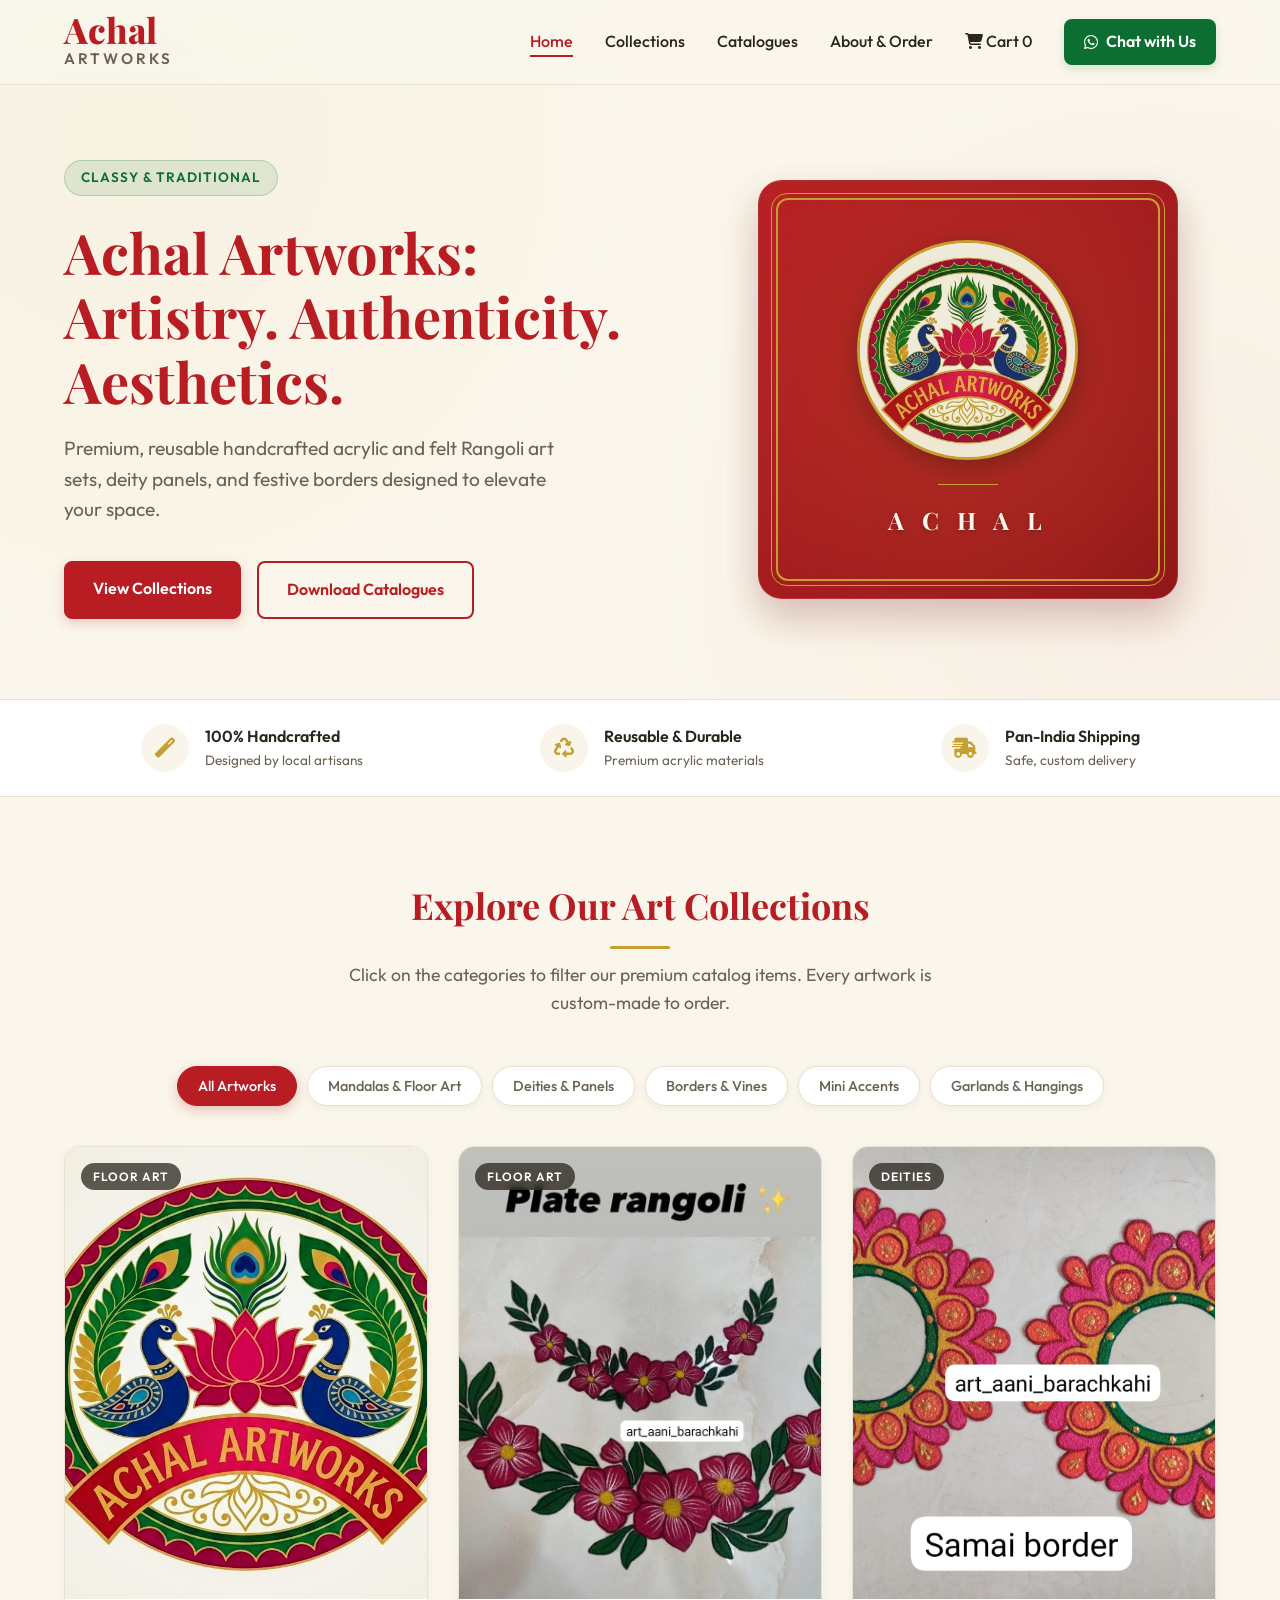
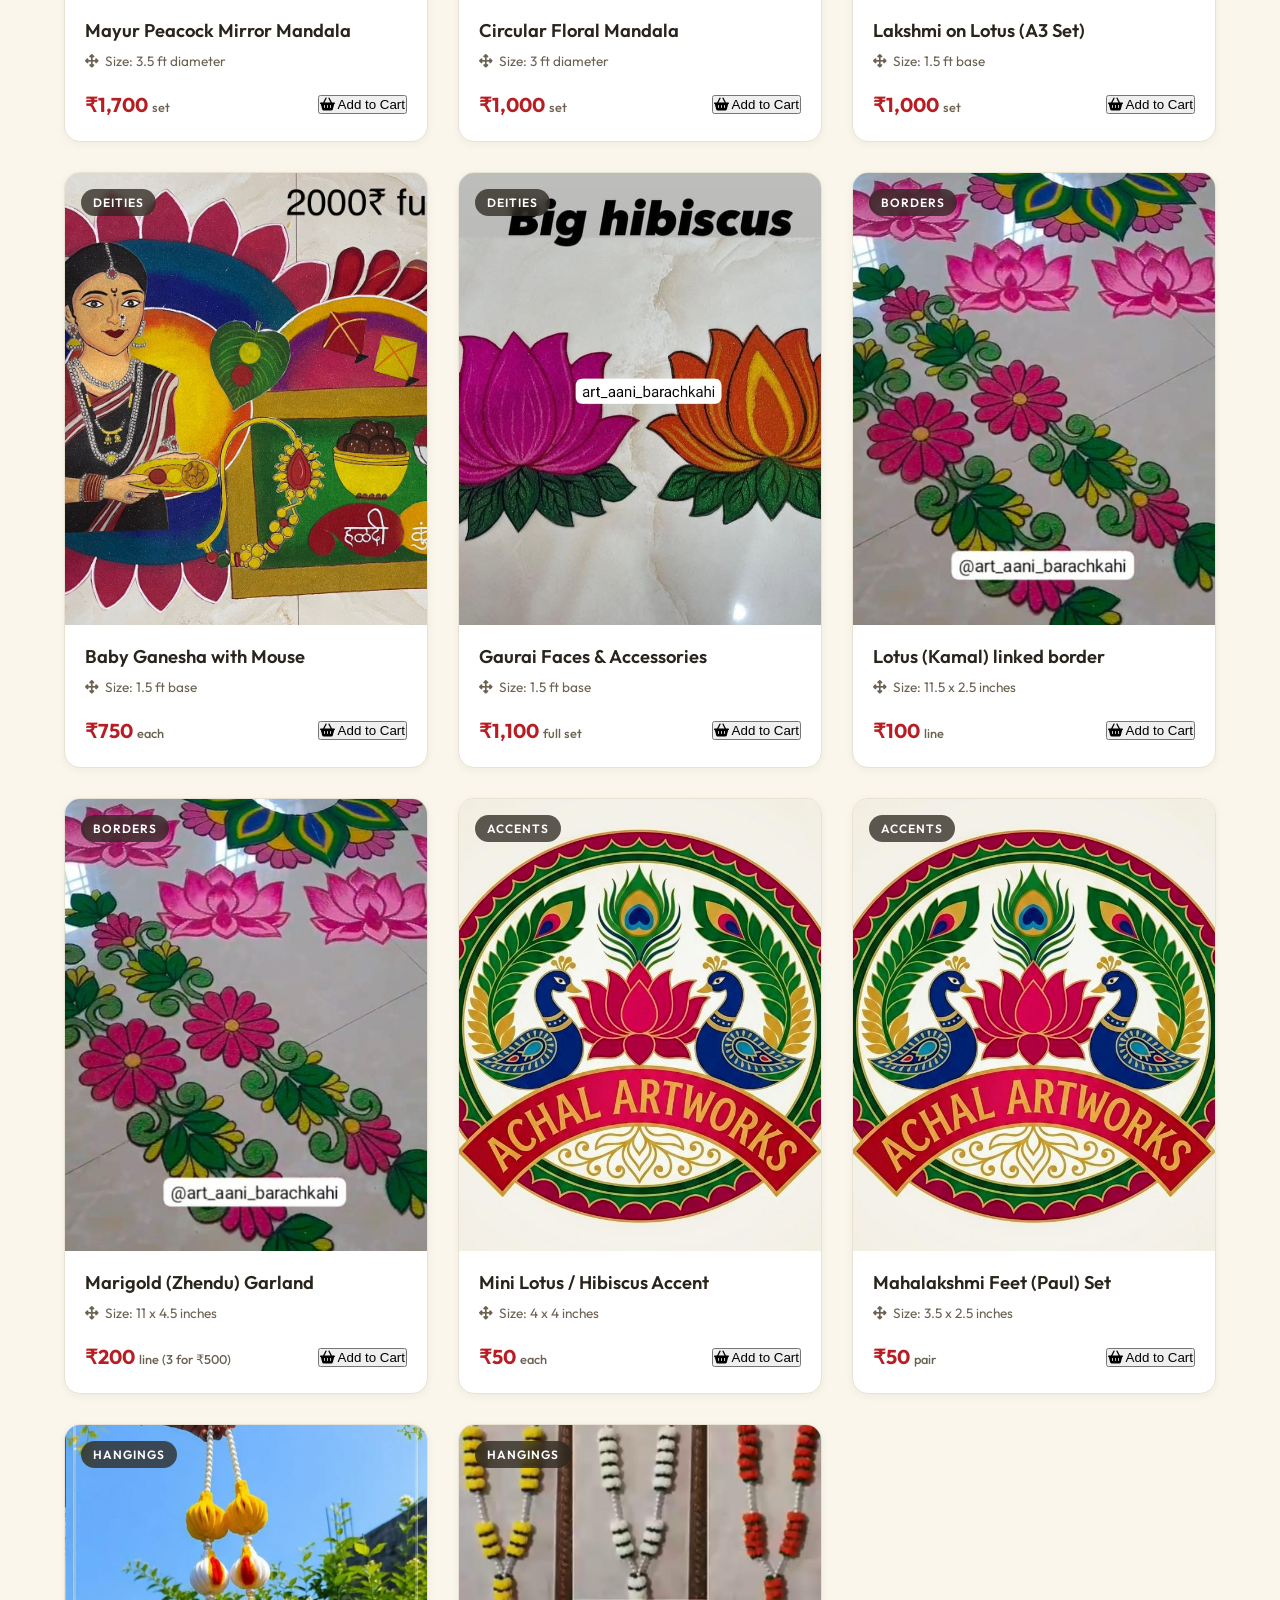
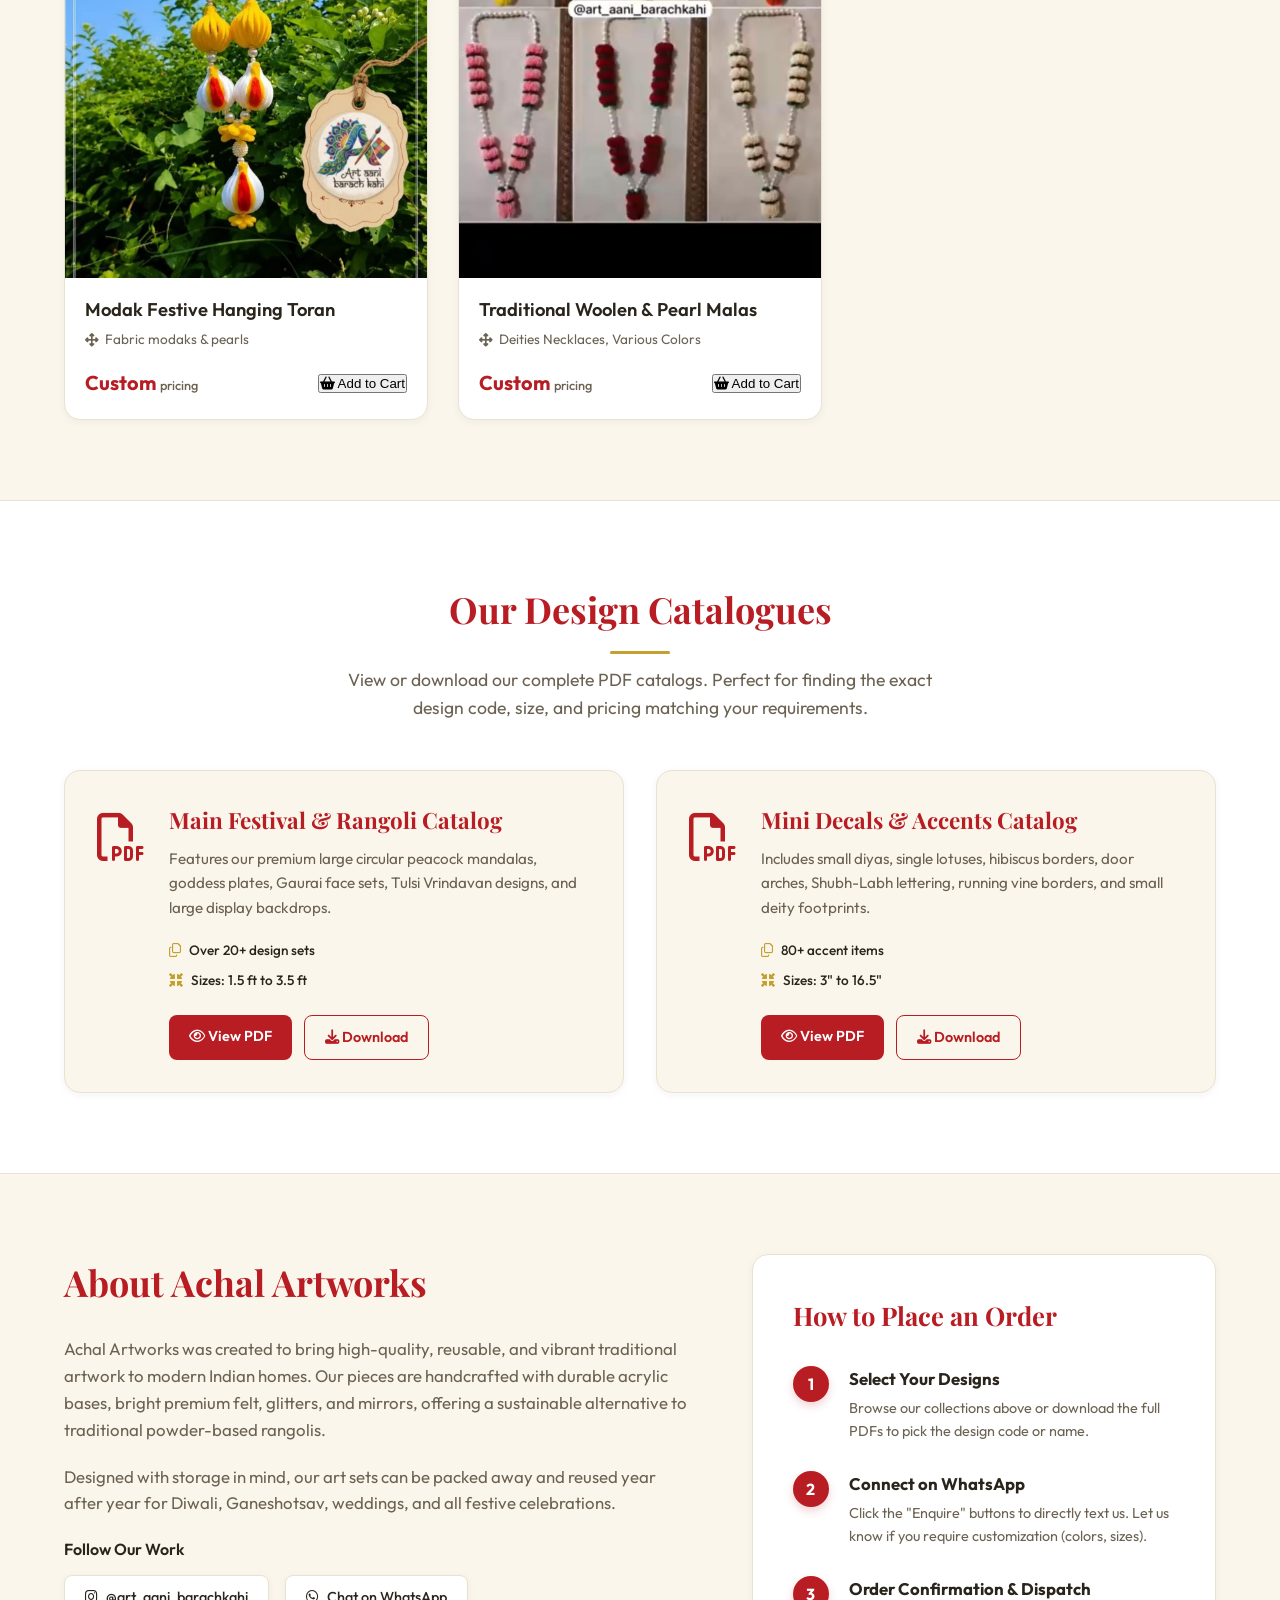
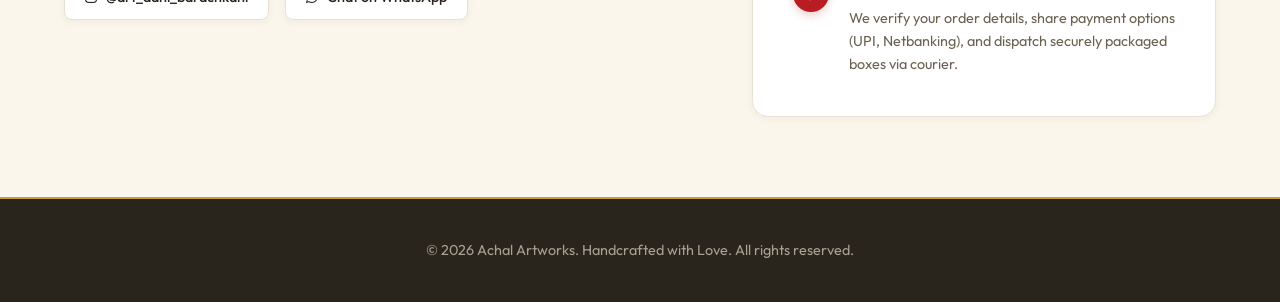
==== index.html @ 33870de5 "Implement shopping cart page with localstorage caching and WhatsApp order dispatch" ====
<!DOCTYPE html>
<html lang="en">
<head>
    <meta charset="UTF-8">
    <meta name="viewport" content="width=device-width, initial-scale=1.0">
    <meta name="description" content="Achal Artworks - Handcrafted traditional Indian Rangoli art, deities panels, borders, and festive decor decals. Explore our collection.">
    <title>Achal Artworks | Premium Handcrafted Indian Festival Decor</title>
    <!-- Google Fonts -->
    <link rel="preconnect" href="https://fonts.googleapis.com">
    <link rel="preconnect" href="https://fonts.gstatic.com" crossorigin>
    <link href="https://fonts.googleapis.com/css2?family=Outfit:wght@300;400;500;600;700;800&family=Playfair+Display:ital,wght@0,400..900;1,400..900&display=swap" rel="stylesheet">
    <!-- FontAwesome Icons for UI -->
    <link rel="stylesheet" href="https://cdnjs.cloudflare.com/ajax/libs/font-awesome/6.4.0/css/all.min.css">
    <!-- Main Stylesheet -->
    <link rel="stylesheet" href="style.css">
</head>
<body>

    <!-- Header & Navigation -->
    <header class="app-header">
        <div class="header-container">
            <a href="#" class="brand-logo">
                <div class="brand-text">
                    <span class="brand-name">Achal</span>
                    <span class="brand-sub">Artworks</span>
                </div>
            </a>
            
            <!-- Mobile Menu Toggle -->
            <button class="mobile-nav-toggle" aria-label="Toggle navigation" id="nav-toggle">
                <span class="bar"></span>
                <span class="bar"></span>
                <span class="bar"></span>
            </button>

            <!-- Navigation Links -->
            <nav class="main-nav" id="main-nav">
                <ul>
                    <li><a href="#home" class="nav-link active">Home</a></li>
                    <li><a href="#collections" class="nav-link">Collections</a></li>
                    <li><a href="#catalogues" class="nav-link">Catalogues</a></li>
                    <li><a href="#about" class="nav-link">About & Order</a></li>
                    <li><a href="cart.html" class="nav-link nav-cart-link"><i class="fas fa-shopping-cart"></i> Cart <span id="cart-count" class="cart-badge">0</span></a></li>
                    <li><a href="https://wa.me/917798510600" class="nav-btn-contact" target="_blank"><i class="fab fa-whatsapp"></i> Chat with Us</a></li>
                </ul>
            </nav>
        </div>
    </header>

    <!-- Hero Section -->
    <section id="home" class="hero-section">
        <div class="hero-bg-overlay"></div>
        <div class="hero-container">
            <div class="hero-content">
                <span class="badge">Classy & Traditional</span>
                <h1>Achal Artworks: Artistry. Authenticity. Aesthetics.</h1>
                <p>Premium, reusable handcrafted acrylic and felt Rangoli art sets, deity panels, and festive borders designed to elevate your space.</p>
                <div class="hero-actions">
                    <a href="#collections" class="btn-primary">View Collections</a>
                    <a href="#catalogues" class="btn-secondary">Download Catalogues</a>
                </div>
            </div>
            <div class="hero-banner-wrapper">
                <div class="hero-logo-banner">
                    <div class="banner-border-outer">
                        <div class="banner-border-inner">
                            <img src="assets/logo.png" alt="Achal Artworks Royal Banner Emblem" class="banner-logo-img">
                            <div class="banner-divider"></div>
                            <span class="banner-emblem-text">A C H A L</span>
                        </div>
                    </div>
                </div>
            </div>
        </div>
    </section>

    <!-- Stats/Intro Bar -->
    <section class="intro-bar">
        <div class="intro-container">
            <div class="intro-item">
                <div class="intro-icon"><i class="fas fa-magic"></i></div>
                <div class="intro-text">
                    <h3>100% Handcrafted</h3>
                    <p>Designed by local artisans</p>
                </div>
            </div>
            <div class="intro-item">
                <div class="intro-icon"><i class="fas fa-recycle"></i></div>
                <div class="intro-text">
                    <h3>Reusable & Durable</h3>
                    <p>Premium acrylic materials</p>
                </div>
            </div>
            <div class="intro-item">
                <div class="intro-icon"><i class="fas fa-truck-fast"></i></div>
                <div class="intro-text">
                    <h3>Pan-India Shipping</h3>
                    <p>Safe, custom delivery</p>
                </div>
            </div>
        </div>
    </section>

    <!-- Collections Section -->
    <section id="collections" class="section-padding collections-section">
        <div class="container">
            <div class="section-header">
                <h2>Explore Our Art Collections</h2>
                <p>Click on the categories to filter our premium catalog items. Every artwork is custom-made to order.</p>
            </div>

            <!-- Filter Controls -->
            <div class="filter-controls">
                <button class="filter-btn active" data-filter="all">All Artworks</button>
                <button class="filter-btn" data-filter="mandalas">Mandalas & Floor Art</button>
                <button class="filter-btn" data-filter="deities">Deities & Panels</button>
                <button class="filter-btn" data-filter="borders">Borders & Vines</button>
                <button class="filter-btn" data-filter="accents">Mini Accents</button>
                <button class="filter-btn" data-filter="hangings">Garlands & Hangings</button>
            </div>

            <!-- Collections Gallery Grid -->
            <div class="gallery-grid" id="gallery-grid">
                
                <!-- Mandalas & Floor Art -->
                <div class="gallery-item" data-category="mandalas">
                    <div class="art-card">
                        <div class="art-img-container">
                            <img src="assets/logo.png" alt="Achal Artworks Brand Mandala Logo">
                            <div class="art-category">Floor Art</div>
                        </div>
                        <div class="art-details">
                            <h3>Mayur Peacock Mirror Mandala</h3>
                            <p class="art-specs"><i class="fas fa-up-down-left-right"></i> Size: 3.5 ft diameter</p>
                            <div class="art-price-row">
                                <span class="price">₹1,700 <small>set</small></span>
                                <button class="btn-add-to-cart" data-id="mayur-peacock" data-name="Mayur Peacock Mirror Mandala" data-price="1700" data-size="3.5 ft diameter" data-image="assets/art4.jpg"><i class="fas fa-shopping-basket"></i> Add to Cart</button>
                            </div>
                        </div>
                    </div>
                </div>

                <div class="gallery-item" data-category="mandalas">
                    <div class="art-card">
                        <div class="art-img-container">
                            <img src="assets/art7.jpg" alt="Floral Circular Mandala">
                            <div class="art-category">Floor Art</div>
                        </div>
                        <div class="art-details">
                            <h3>Circular Floral Mandala</h3>
                            <p class="art-specs"><i class="fas fa-up-down-left-right"></i> Size: 3 ft diameter</p>
                            <div class="art-price-row">
                                <span class="price">₹1,000 <small>set</small></span>
                                <button class="btn-add-to-cart" data-id="circular-floral" data-name="Circular Floral Mandala" data-price="1000" data-size="3 ft diameter" data-image="assets/art7.jpg"><i class="fas fa-shopping-basket"></i> Add to Cart</button>
                            </div>
                        </div>
                    </div>
                </div>

                <!-- Deities & Panels -->
                <div class="gallery-item" data-category="deities">
                    <div class="art-card">
                        <div class="art-img-container">
                            <!-- We can use art5.jpg or another sample for Lakshmi -->
                            <img src="assets/art5.jpg" alt="Lakshmi Sitting on Lotus">
                            <div class="art-category">Deities</div>
                        </div>
                        <div class="art-details">
                            <h3>Lakshmi on Lotus (A3 Set)</h3>
                            <p class="art-specs"><i class="fas fa-up-down-left-right"></i> Size: 1.5 ft base</p>
                            <div class="art-price-row">
                                <span class="price">₹1,000 <small>set</small></span>
                                <button class="btn-add-to-cart" data-id="lakshmi-lotus" data-name="Lakshmi on Lotus (A3 Set)" data-price="1000" data-size="1.5 ft base" data-image="assets/art5.jpg"><i class="fas fa-shopping-basket"></i> Add to Cart</button>
                            </div>
                        </div>
                    </div>
                </div>

                <div class="gallery-item" data-category="deities">
                    <div class="art-card">
                        <div class="art-img-container">
                            <img src="assets/art6.jpg" alt="Baby Ganesha Decal">
                            <div class="art-category">Deities</div>
                        </div>
                        <div class="art-details">
                            <h3>Baby Ganesha with Mouse</h3>
                            <p class="art-specs"><i class="fas fa-up-down-left-right"></i> Size: 1.5 ft base</p>
                            <div class="art-price-row">
                                <span class="price">₹750 <small>each</small></span>
                                <button class="btn-add-to-cart" data-id="baby-ganesha" data-name="Baby Ganesha with Mouse" data-price="750" data-size="1.5 ft base" data-image="assets/art6.jpg"><i class="fas fa-shopping-basket"></i> Add to Cart</button>
                            </div>
                        </div>
                    </div>
                </div>

                <div class="gallery-item" data-category="deities">
                    <div class="art-card">
                        <div class="art-img-container">
                            <img src="assets/art8.jpg" alt="Devi Gaurai Faces Set">
                            <div class="art-category">Deities</div>
                        </div>
                        <div class="art-details">
                            <h3>Gaurai Faces & Accessories</h3>
                            <p class="art-specs"><i class="fas fa-up-down-left-right"></i> Size: 1.5 ft base</p>
                            <div class="art-price-row">
                                <span class="price">₹1,100 <small>full set</small></span>
                                <button class="btn-add-to-cart" data-id="gaurai-faces" data-name="Gaurai Faces & Accessories" data-price="1100" data-size="1.5 ft base" data-image="assets/art8.jpg"><i class="fas fa-shopping-basket"></i> Add to Cart</button>
                            </div>
                        </div>
                    </div>
                </div>

                <!-- Borders & Vines -->
                <div class="gallery-item" data-category="borders">
                    <div class="art-card">
                        <div class="art-img-container">
                            <img src="assets/art4.jpg" alt="Kamal Linked Border">
                            <div class="art-category">Borders</div>
                        </div>
                        <div class="art-details">
                            <h3>Lotus (Kamal) linked border</h3>
                            <p class="art-specs"><i class="fas fa-up-down-left-right"></i> Size: 11.5 x 2.5 inches</p>
                            <div class="art-price-row">
                                <span class="price">₹100 <small>line</small></span>
                                <button class="btn-add-to-cart" data-id="lotus-border" data-name="Lotus (Kamal) linked border" data-price="100" data-size="11.5 x 2.5 inches" data-image="assets/art4.jpg"><i class="fas fa-shopping-basket"></i> Add to Cart</button>
                            </div>
                        </div>
                    </div>
                </div>

                <div class="gallery-item" data-category="borders">
                    <div class="art-card">
                        <div class="art-img-container">
                            <img src="assets/art4.jpg" alt="Marigold Garland hanging border">
                            <div class="art-category">Borders</div>
                        </div>
                        <div class="art-details">
                            <h3>Marigold (Zhendu) Garland</h3>
                            <p class="art-specs"><i class="fas fa-up-down-left-right"></i> Size: 11 x 4.5 inches</p>
                            <div class="art-price-row">
                                <span class="price">₹200 <small>line (3 for ₹500)</small></span>
                                <button class="btn-add-to-cart" data-id="marigold-garland" data-name="Marigold (Zhendu) Garland" data-price="200" data-size="11 x 4.5 inches" data-image="assets/art4.jpg"><i class="fas fa-shopping-basket"></i> Add to Cart</button>
                            </div>
                        </div>
                    </div>
                </div>

                <!-- Mini Accents -->
                <div class="gallery-item" data-category="accents">
                    <div class="art-card">
                        <div class="art-img-container">
                            <img src="assets/art1.jpg" alt="Small Lotus or Hibiscus Accent">
                            <div class="art-category">Accents</div>
                        </div>
                        <div class="art-details">
                            <h3>Mini Lotus / Hibiscus Accent</h3>
                            <p class="art-specs"><i class="fas fa-up-down-left-right"></i> Size: 4 x 4 inches</p>
                            <div class="art-price-row">
                                <span class="price">₹50 <small>each</small></span>
                                <button class="btn-add-to-cart" data-id="mini-lotus" data-name="Mini Lotus / Hibiscus Accent" data-price="50" data-size="4 x 4 inches" data-image="assets/logo.png"><i class="fas fa-shopping-basket"></i> Add to Cart</button>
                            </div>
                        </div>
                    </div>
                </div>

                <div class="gallery-item" data-category="accents">
                    <div class="art-card">
                        <div class="art-img-container">
                            <img src="assets/art1.jpg" alt="Lakshmi Feet / Paul">
                            <div class="art-category">Accents</div>
                        </div>
                        <div class="art-details">
                            <h3>Mahalakshmi Feet (Paul) Set</h3>
                            <p class="art-specs"><i class="fas fa-up-down-left-right"></i> Size: 3.5 x 2.5 inches</p>
                            <div class="art-price-row">
                                <span class="price">₹50 <small>pair</small></span>
                                <button class="btn-add-to-cart" data-id="mahalakshmi-feet" data-name="Mahalakshmi Feet (Paul) Set" data-price="50" data-size="3.5 x 2.5 inches" data-image="assets/logo.png"><i class="fas fa-shopping-basket"></i> Add to Cart</button>
                            </div>
                        </div>
                    </div>
                </div>

                <!-- Garlands & Hangings -->
                <div class="gallery-item" data-category="hangings">
                    <div class="art-card">
                        <div class="art-img-container">
                            <img src="assets/art2.jpg" alt="Modak Hanging Garland">
                            <div class="art-category">Hangings</div>
                        </div>
                        <div class="art-details">
                            <h3>Modak Festive Hanging Toran</h3>
                            <p class="art-specs"><i class="fas fa-up-down-left-right"></i> Fabric modaks & pearls</p>
                            <div class="art-price-row">
                                <span class="price">Custom <small>pricing</small></span>
                                <button class="btn-add-to-cart" data-id="modak-hanging" data-name="Modak Festive Hanging Toran" data-price="0" data-size="Fabric modaks & pearls" data-image="assets/art2.jpg"><i class="fas fa-shopping-basket"></i> Add to Cart</button>
                            </div>
                        </div>
                    </div>
                </div>

                <div class="gallery-item" data-category="hangings">
                    <div class="art-card">
                        <div class="art-img-container">
                            <img src="assets/art3.jpg" alt="Colorful Woolen Malas">
                            <div class="art-category">Hangings</div>
                        </div>
                        <div class="art-details">
                            <h3>Traditional Woolen & Pearl Malas</h3>
                            <p class="art-specs"><i class="fas fa-up-down-left-right"></i> Deities Necklaces, Various Colors</p>
                            <div class="art-price-row">
                                <span class="price">Custom <small>pricing</small></span>
                                <button class="btn-add-to-cart" data-id="woolen-malas" data-name="Traditional Woolen & Pearl Malas" data-price="0" data-size="Deities Necklaces, Various Colors" data-image="assets/art3.jpg"><i class="fas fa-shopping-basket"></i> Add to Cart</button>
                            </div>
                        </div>
                    </div>
                </div>

            </div>
        </div>
    </section>

    <!-- Catalogues Section -->
    <section id="catalogues" class="section-padding catalogues-section">
        <div class="container">
            <div class="section-header">
                <h2>Our Design Catalogues</h2>
                <p>View or download our complete PDF catalogs. Perfect for finding the exact design code, size, and pricing matching your requirements.</p>
            </div>
            
            <div class="catalogues-grid">
                <!-- Main Catalog Card -->
                <div class="catalogue-card">
                    <div class="cat-icon-container">
                        <i class="far fa-file-pdf"></i>
                    </div>
                    <div class="cat-details">
                        <h3>Main Festival & Rangoli Catalog</h3>
                        <p>Features our premium large circular peacock mandalas, goddess plates, Gaurai face sets, Tulsi Vrindavan designs, and large display backdrops.</p>
                        <ul class="cat-meta-list">
                            <li><i class="far fa-copy"></i> Over 20+ design sets</li>
                            <li><i class="fas fa-compress-arrows-alt"></i> Sizes: 1.5 ft to 3.5 ft</li>
                        </ul>
                        <div class="cat-actions">
                            <a href="New_Design.pdf" target="_blank" class="btn-cat-view"><i class="far fa-eye"></i> View PDF</a>
                            <a href="New_Design.pdf" download class="btn-cat-download"><i class="fas fa-download"></i> Download</a>
                        </div>
                    </div>
                </div>

                <!-- Accents Catalog Card -->
                <div class="catalogue-card">
                    <div class="cat-icon-container">
                        <i class="far fa-file-pdf"></i>
                    </div>
                    <div class="cat-details">
                        <h3>Mini Decals & Accents Catalog</h3>
                        <p>Includes small diyas, single lotuses, hibiscus borders, door arches, Shubh-Labh lettering, running vine borders, and small deity footprints.</p>
                        <ul class="cat-meta-list">
                            <li><i class="far fa-copy"></i> 80+ accent items</li>
                            <li><i class="fas fa-compress-arrows-alt"></i> Sizes: 3" to 16.5"</li>
                        </ul>
                        <div class="cat-actions">
                            <a href="Doc_1.pdf" target="_blank" class="btn-cat-view"><i class="far fa-eye"></i> View PDF</a>
                            <a href="Doc_1.pdf" download class="btn-cat-download"><i class="fas fa-download"></i> Download</a>
                        </div>
                    </div>
                </div>
            </div>
        </div>
    </section>

    <!-- About & Order Guidelines Section -->
    <section id="about" class="section-padding about-section">
        <div class="container">
            <div class="about-grid">
                <div class="about-info">
                    <h2>About Achal Artworks</h2>
                    <p>Achal Artworks was created to bring high-quality, reusable, and vibrant traditional artwork to modern Indian homes. Our pieces are handcrafted with durable acrylic bases, bright premium felt, glitters, and mirrors, offering a sustainable alternative to traditional powder-based rangolis.</p>
                    <p>Designed with storage in mind, our art sets can be packed away and reused year after year for Diwali, Ganeshotsav, weddings, and all festive celebrations.</p>
                    
                    <div class="social-links-container">
                        <h4>Follow Our Work</h4>
                        <div class="social-links">
                            <a href="https://instagram.com/art_aani_barachkahi" target="_blank"><i class="fab fa-instagram"></i> @art_aani_barachkahi</a>
                            <a href="https://wa.me/917798510600" target="_blank"><i class="fab fa-whatsapp"></i> Chat on WhatsApp</a>
                        </div>
                    </div>
                </div>

                <div class="order-guidelines">
                    <h3>How to Place an Order</h3>
                    <div class="step-list">
                        <div class="step-item">
                            <div class="step-num">1</div>
                            <div class="step-desc">
                                <strong>Select Your Designs</strong>
                                <p>Browse our collections above or download the full PDFs to pick the design code or name.</p>
                            </div>
                        </div>
                        <div class="step-item">
                            <div class="step-num">2</div>
                            <div class="step-desc">
                                <strong>Connect on WhatsApp</strong>
                                <p>Click the "Enquire" buttons to directly text us. Let us know if you require customization (colors, sizes).</p>
                            </div>
                        </div>
                        <div class="step-item">
                            <div class="step-num">3</div>
                            <div class="step-desc">
                                <strong>Order Confirmation & Dispatch</strong>
                                <p>We verify your order details, share payment options (UPI, Netbanking), and dispatch securely packaged boxes via courier.</p>
                            </div>
                        </div>
                    </div>
                </div>
            </div>
        </div>
    </section>

    <!-- Footer -->
    <footer class="app-footer">
        <div class="container">
            <div class="footer-bottom">
                <p>&copy; 2026 Achal Artworks. Handcrafted with Love. All rights reserved.</p>
            </div>
        </div>
    </footer>

    <!-- Main JS script -->
    <script src="script.js"></script>
</body>
</html>
---- style.css ----
/* ==========================================================================
   Achal Artworks - Custom Design System & Stylesheet
   ========================================================================== */

/* Color Tokens & Variables */
:root {
    --color-bg: #FAF6EB;
    --color-bg-card: #FFFFFF;
    --color-primary: #B81D24;       /* Crimson Red from logo */
    --color-primary-dark: #8F1318;
    --color-secondary: #0C6E30;     /* Forest Green from logo */
    --color-accent: #C5A030;        /* Gold from logo */
    --color-text: #2A251C;          /* Warm dark grey */
    --color-text-muted: #6B6252;
    --color-border: #E8E2D2;
    
    --font-heading: 'Playfair Display', Georgia, serif;
    --font-body: 'Outfit', sans-serif;
    
    --shadow-sm: 0 2px 8px rgba(42, 37, 28, 0.05);
    --shadow-md: 0 8px 24px rgba(42, 37, 28, 0.08);
    --shadow-lg: 0 16px 36px rgba(42, 37, 28, 0.12);
    
    --border-radius-sm: 8px;
    --border-radius-md: 16px;
    --border-radius-lg: 24px;
    
    --transition-fast: 0.2s ease;
    --transition-smooth: 0.35s cubic-bezier(0.16, 1, 0.3, 1);
}

/* Reset & Base Styles */
* {
    box-sizing: border-box;
    margin: 0;
    padding: 0;
}

html {
    scroll-behavior: smooth;
    font-size: 16px;
}

body {
    background-color: var(--color-bg);
    color: var(--color-text);
    font-family: var(--font-body);
    line-height: 1.6;
    overflow-x: hidden;
    -webkit-font-smoothing: antialiased;
}

.container {
    width: 100%;
    max-width: 1200px;
    margin: 0 auto;
    padding: 0 24px;
}

a {
    color: inherit;
    text-decoration: none;
    transition: var(--transition-fast);
}

img {
    max-width: 100%;
    display: block;
}

/* Section Common Styles */
.section-padding {
    padding: 80px 0;
}

.section-header {
    text-align: center;
    max-width: 600px;
    margin: 0 auto 48px;
}

.section-header h2 {
    font-family: var(--font-heading);
    font-size: 2.25rem;
    color: var(--color-primary);
    margin-bottom: 12px;
    position: relative;
    display: inline-block;
}

.section-header h2::after {
    content: '';
    display: block;
    width: 60px;
    height: 3px;
    background-color: var(--color-accent);
    margin: 12px auto 0;
    border-radius: 2px;
}

.section-header p {
    font-size: 1.1rem;
    color: var(--color-text-muted);
}

/* Button & Badge Utilities */
.badge {
    background-color: rgba(12, 110, 48, 0.1);
    color: var(--color-secondary);
    font-weight: 600;
    padding: 6px 16px;
    border-radius: 100px;
    font-size: 0.85rem;
    text-transform: uppercase;
    letter-spacing: 1px;
    display: inline-block;
    border: 1px solid rgba(12, 110, 48, 0.2);
}

.btn-primary {
    background-color: var(--color-primary);
    color: #FFFFFF;
    font-weight: 600;
    padding: 14px 28px;
    border-radius: var(--border-radius-sm);
    display: inline-block;
    box-shadow: 0 4px 12px rgba(184, 29, 36, 0.2);
    border: 1px solid var(--color-primary);
}

.btn-primary:hover {
    background-color: var(--color-primary-dark);
    border-color: var(--color-primary-dark);
    transform: translateY(-2px);
    box-shadow: 0 6px 16px rgba(184, 29, 36, 0.3);
}

.btn-secondary {
    background-color: transparent;
    color: var(--color-primary);
    font-weight: 600;
    padding: 14px 28px;
    border-radius: var(--border-radius-sm);
    display: inline-block;
    border: 2px solid var(--color-primary);
}

.btn-secondary:hover {
    background-color: rgba(184, 29, 36, 0.05);
    transform: translateY(-2px);
}

/* Header & Navbar */
.app-header {
    background-color: rgba(250, 246, 235, 0.85);
    backdrop-filter: blur(12px);
    border-bottom: 1px solid var(--color-border);
    position: fixed;
    top: 0;
    left: 0;
    width: 100%;
    z-index: 1000;
    transition: var(--transition-fast);
}

.header-container {
    display: flex;
    justify-content: space-between;
    align-items: center;
    max-width: 1200px;
    margin: 0 auto;
    padding: 12px 24px;
}

.brand-logo {
    display: flex;
    align-items: center;
    gap: 12px;
}

#logo-img {
    height: 50px;
    width: 50px;
    object-fit: contain;
    border-radius: 50%;
    border: 2px solid var(--color-accent);
}

.brand-text {
    display: flex;
    flex-direction: column;
}

.brand-name {
    font-family: var(--font-heading);
    font-size: 2.2rem;
    font-weight: 800;
    color: var(--color-primary);
    line-height: 1.0;
}

.brand-sub {
    font-size: 0.95rem;
    font-weight: 600;
    letter-spacing: 3px;
    color: var(--color-text-muted);
    text-transform: uppercase;
}

/* Mobile Menu Toggle */
.mobile-nav-toggle {
    display: none;
    flex-direction: column;
    justify-content: space-between;
    width: 24px;
    height: 18px;
    background: none;
    border: none;
    cursor: pointer;
    z-index: 1001;
}

.mobile-nav-toggle .bar {
    width: 100%;
    height: 2px;
    background-color: var(--color-primary);
    border-radius: 2px;
    transition: var(--transition-fast);
}

/* Navigation Links */
.main-nav ul {
    display: flex;
    list-style: none;
    align-items: center;
    gap: 32px;
}

.nav-link {
    font-weight: 500;
    color: var(--color-text);
    padding: 6px 0;
    position: relative;
}

.nav-link::after {
    content: '';
    position: absolute;
    bottom: 0;
    left: 0;
    width: 0;
    height: 2px;
    background-color: var(--color-primary);
    transition: var(--transition-fast);
}

.nav-link:hover::after,
.nav-link.active::after {
    width: 100%;
}

.nav-link:hover,
.nav-link.active {
    color: var(--color-primary);
}

.nav-btn-contact {
    background-color: var(--color-secondary);
    color: #FFFFFF !important;
    font-weight: 600;
    padding: 10px 20px;
    border-radius: var(--border-radius-sm);
    display: flex;
    align-items: center;
    gap: 8px;
    box-shadow: 0 4px 10px rgba(12, 110, 48, 0.15);
}

.nav-btn-contact:hover {
    background-color: #085022;
    transform: translateY(-1px);
}

/* Hero Section */
.hero-section {
    position: relative;
    padding: 160px 0 80px;
    background-image: radial-gradient(circle at 10% 20%, rgba(197, 160, 48, 0.05) 0%, transparent 40%),
                      radial-gradient(circle at 90% 80%, rgba(184, 29, 36, 0.03) 0%, transparent 40%);
}

.hero-container {
    max-width: 1200px;
    margin: 0 auto;
    padding: 0 24px;
    display: grid;
    grid-template-columns: 1.1fr 0.9fr;
    gap: 48px;
    align-items: center;
}

.hero-content .badge {
    margin-bottom: 24px;
}

.hero-content h1 {
    font-family: var(--font-heading);
    font-size: 3.5rem;
    line-height: 1.15;
    color: var(--color-primary);
    margin-bottom: 20px;
}

.hero-content p {
    font-size: 1.2rem;
    color: var(--color-text-muted);
    margin-bottom: 36px;
    max-width: 500px;
}

.hero-actions {
    display: flex;
    gap: 16px;
}

/* Hero Banner Logo Styling */
.hero-banner-wrapper {
    position: relative;
    display: flex;
    justify-content: center;
    align-items: center;
    width: 100%;
}

.hero-logo-banner {
    width: 100%;
    max-width: 420px;
    background: linear-gradient(135deg, var(--color-primary) 0%, var(--color-primary-dark) 100%);
    border-radius: var(--border-radius-lg);
    box-shadow: var(--shadow-lg), 0 20px 40px rgba(184, 29, 36, 0.15);
    padding: 12px;
    position: relative;
    overflow: hidden;
    transition: var(--transition-smooth);
    border: 1px solid rgba(255, 255, 255, 0.1);
}

.hero-logo-banner::before {
    content: '';
    position: absolute;
    top: -50%;
    left: -50%;
    width: 200%;
    height: 200%;
    background-image: radial-gradient(circle, rgba(197, 160, 48, 0.15) 0%, transparent 60%);
    pointer-events: none;
}

.hero-logo-banner:hover {
    transform: translateY(-5px) scale(1.01);
    box-shadow: 0 24px 48px rgba(184, 29, 36, 0.25);
}

.banner-border-outer {
    border: 1px solid var(--color-accent);
    padding: 4px;
    border-radius: calc(var(--border-radius-lg) - 8px);
    height: 100%;
}

.banner-border-inner {
    border: 2px solid var(--color-accent);
    border-radius: calc(var(--border-radius-lg) - 12px);
    padding: 40px 24px;
    display: flex;
    flex-direction: column;
    align-items: center;
    justify-content: center;
    background: radial-gradient(circle at center, rgba(184, 29, 36, 0.5) 0%, transparent 100%);
}

.banner-logo-img {
    max-height: 220px;
    width: auto;
    object-fit: contain;
    border-radius: 50%;
    border: 3px solid var(--color-accent);
    box-shadow: 0 8px 24px rgba(0, 0, 0, 0.3);
    background-color: var(--color-bg);
    margin-bottom: 24px;
    transition: var(--transition-smooth);
}

.hero-logo-banner:hover .banner-logo-img {
    transform: rotate(5deg) scale(1.05);
}

.banner-divider {
    width: 60px;
    height: 1px;
    background-color: var(--color-accent);
    margin-bottom: 16px;
}

.banner-emblem-text {
    font-family: var(--font-heading);
    color: #FFFFFF;
    font-size: 1.5rem;
    font-weight: 700;
    letter-spacing: 6px;
    text-shadow: 0 2px 4px rgba(0, 0, 0, 0.3);
    text-transform: uppercase;
}

/* Intro/Stats Bar */
.intro-bar {
    background-color: var(--color-bg-card);
    border-top: 1px solid var(--color-border);
    border-bottom: 1px solid var(--color-border);
    padding: 24px 0;
}

.intro-container {
    max-width: 1200px;
    margin: 0 auto;
    padding: 0 24px;
    display: flex;
    justify-content: space-around;
    flex-wrap: wrap;
    gap: 24px;
}

.intro-item {
    display: flex;
    align-items: center;
    gap: 16px;
}

.intro-icon {
    background-color: rgba(197, 160, 48, 0.1);
    color: var(--color-accent);
    width: 48px;
    height: 48px;
    border-radius: 50%;
    display: flex;
    align-items: center;
    justify-content: center;
    font-size: 1.25rem;
}

.intro-text h3 {
    font-size: 1rem;
    font-weight: 600;
}

.intro-text p {
    font-size: 0.85rem;
    color: var(--color-text-muted);
}

/* Collections Section */
.collections-section {
    background-color: #FAF6EB;
}

.filter-controls {
    display: flex;
    justify-content: center;
    flex-wrap: wrap;
    gap: 10px;
    margin-bottom: 40px;
}

.filter-btn {
    background-color: #FFFFFF;
    border: 1px solid var(--color-border);
    color: var(--color-text-muted);
    font-family: var(--font-body);
    font-weight: 500;
    padding: 10px 20px;
    border-radius: 100px;
    cursor: pointer;
    font-size: 0.9rem;
    transition: var(--transition-fast);
    box-shadow: var(--shadow-sm);
}

.filter-btn:hover {
    border-color: var(--color-primary);
    color: var(--color-primary);
}

.filter-btn.active {
    background-color: var(--color-primary);
    border-color: var(--color-primary);
    color: #FFFFFF;
    box-shadow: 0 4px 12px rgba(184, 29, 36, 0.25);
}

/* Gallery Grid */
.gallery-grid {
    display: grid;
    grid-template-columns: repeat(auto-fill, minmax(280px, 1fr));
    gap: 30px;
    transition: opacity var(--transition-fast);
}

.gallery-item {
    transition: all var(--transition-smooth);
}

.art-card {
    background-color: var(--color-bg-card);
    border-radius: var(--border-radius-md);
    box-shadow: var(--shadow-sm);
    border: 1px solid var(--color-border);
    overflow: hidden;
    height: 100%;
    display: flex;
    flex-direction: column;
    transition: var(--transition-smooth);
}

.art-card:hover {
    transform: translateY(-8px);
    box-shadow: var(--shadow-lg);
    border-color: rgba(184, 29, 36, 0.2);
}

.art-img-container {
    position: relative;
    aspect-ratio: 4/5;
    background-color: #F3F1EC;
    overflow: hidden;
}

.art-img-container img {
    width: 100%;
    height: 100%;
    object-fit: cover;
    transition: transform var(--transition-smooth);
}

.art-card:hover .art-img-container img {
    transform: scale(1.05);
}

.art-category {
    position: absolute;
    top: 16px;
    left: 16px;
    background-color: rgba(42, 37, 28, 0.75);
    backdrop-filter: blur(4px);
    color: #FFFFFF;
    font-size: 0.75rem;
    font-weight: 600;
    text-transform: uppercase;
    letter-spacing: 1px;
    padding: 4px 12px;
    border-radius: 100px;
}

.art-details {
    padding: 20px;
    display: flex;
    flex-direction: column;
    flex-grow: 1;
}

.art-details h3 {
    font-size: 1.15rem;
    font-weight: 600;
    margin-bottom: 8px;
    line-height: 1.3;
}

.art-specs {
    font-size: 0.85rem;
    color: var(--color-text-muted);
    margin-bottom: 16px;
    display: flex;
    align-items: center;
    gap: 6px;
}

.art-price-row {
    display: flex;
    justify-content: space-between;
    align-items: center;
    margin-top: auto;
}

.art-price-row .price {
    font-size: 1.25rem;
    font-weight: 700;
    color: var(--color-primary);
}

.art-price-row .price small {
    font-size: 0.8rem;
    font-weight: 500;
    color: var(--color-text-muted);
}

.btn-wa-order {
    background-color: var(--color-secondary);
    color: #FFFFFF;
    font-size: 0.85rem;
    font-weight: 600;
    padding: 8px 16px;
    border-radius: var(--border-radius-sm);
    display: flex;
    align-items: center;
    gap: 6px;
    box-shadow: 0 2px 6px rgba(12, 110, 48, 0.15);
}

.btn-wa-order:hover {
    background-color: #085022;
}

/* Catalogues Section */
.catalogues-section {
    background-color: #FFFFFF;
    border-top: 1px solid var(--color-border);
    border-bottom: 1px solid var(--color-border);
}

.catalogues-grid {
    display: grid;
    grid-template-columns: repeat(auto-fit, minmax(320px, 1fr));
    gap: 32px;
}

.catalogue-card {
    background-color: var(--color-bg);
    border: 1px solid var(--color-border);
    border-radius: var(--border-radius-md);
    padding: 32px;
    display: flex;
    gap: 24px;
    box-shadow: var(--shadow-sm);
    transition: var(--transition-smooth);
}

.catalogue-card:hover {
    box-shadow: var(--shadow-md);
    border-color: var(--color-accent);
}

.cat-icon-container {
    color: var(--color-primary);
    font-size: 3rem;
    margin-top: -4px;
}

.cat-details h3 {
    font-family: var(--font-heading);
    font-size: 1.4rem;
    margin-bottom: 8px;
    color: var(--color-primary);
}

.cat-details p {
    font-size: 0.95rem;
    color: var(--color-text-muted);
    margin-bottom: 20px;
}

.cat-meta-list {
    list-style: none;
    margin-bottom: 24px;
}

.cat-meta-list li {
    font-size: 0.85rem;
    font-weight: 500;
    color: var(--color-text);
    display: flex;
    align-items: center;
    gap: 8px;
    margin-bottom: 8px;
}

.cat-meta-list li i {
    color: var(--color-accent);
}

.cat-actions {
    display: flex;
    gap: 12px;
}

.btn-cat-view {
    background-color: var(--color-primary);
    color: #FFFFFF;
    font-weight: 600;
    font-size: 0.9rem;
    padding: 10px 20px;
    border-radius: var(--border-radius-sm);
}

.btn-cat-view:hover {
    background-color: var(--color-primary-dark);
}

.btn-cat-download {
    background-color: transparent;
    color: var(--color-primary);
    border: 1px solid var(--color-primary);
    font-weight: 600;
    font-size: 0.9rem;
    padding: 10px 20px;
    border-radius: var(--border-radius-sm);
}

.btn-cat-download:hover {
    background-color: rgba(184, 29, 36, 0.05);
}

/* About & Ordering Guidelines */
.about-section {
    background-color: var(--color-bg);
}

.about-grid {
    display: grid;
    grid-template-columns: 1.15fr 0.85fr;
    gap: 60px;
}

.about-info h2 {
    font-family: var(--font-heading);
    font-size: 2.25rem;
    color: var(--color-primary);
    margin-bottom: 24px;
}

.about-info p {
    font-size: 1.05rem;
    color: var(--color-text-muted);
    margin-bottom: 20px;
}

.social-links-container h4 {
    margin-bottom: 12px;
    font-weight: 600;
}

.social-links {
    display: flex;
    flex-wrap: wrap;
    gap: 16px;
}

.social-links a {
    background-color: #FFFFFF;
    border: 1px solid var(--color-border);
    padding: 10px 20px;
    border-radius: var(--border-radius-sm);
    font-size: 0.9rem;
    font-weight: 500;
    display: flex;
    align-items: center;
    gap: 8px;
    box-shadow: var(--shadow-sm);
}

.social-links a:hover {
    border-color: var(--color-primary);
    color: var(--color-primary);
}

.order-guidelines {
    background-color: #FFFFFF;
    border: 1px solid var(--color-border);
    border-radius: var(--border-radius-md);
    padding: 40px;
    box-shadow: var(--shadow-sm);
}

.order-guidelines h3 {
    font-family: var(--font-heading);
    font-size: 1.6rem;
    color: var(--color-primary);
    margin-bottom: 30px;
}

.step-list {
    display: flex;
    flex-direction: column;
    gap: 28px;
}

.step-item {
    display: flex;
    gap: 20px;
}

.step-num {
    background-color: var(--color-primary);
    color: #FFFFFF;
    width: 36px;
    height: 36px;
    border-radius: 50%;
    display: flex;
    align-items: center;
    justify-content: center;
    font-weight: 700;
    flex-shrink: 0;
    box-shadow: 0 4px 8px rgba(184, 29, 36, 0.2);
}

.step-desc strong {
    font-size: 1.05rem;
    display: block;
    margin-bottom: 4px;
}

.step-desc p {
    font-size: 0.9rem;
    color: var(--color-text-muted);
}

/* Footer */
.app-footer {
    background-color: var(--color-text);
    color: #FFFFFF;
    padding: 40px 0;
    border-top: 2px solid var(--color-accent);
}

.footer-bottom {
    text-align: center;
    font-size: 0.9rem;
    color: #A8A092;
}

/* Media Queries & Responsive Styles */

/* Medium Devices (Tablets, less than 992px) */
@media (max-width: 991px) {
    html {
        font-size: 15px;
    }
    
    .hero-container {
        grid-template-columns: 1fr;
        gap: 40px;
        text-align: center;
    }
    
    .hero-content p {
        margin: 0 auto 36px;
    }
    
    .hero-actions {
        justify-content: center;
    }
    
    .about-grid {
        grid-template-columns: 1fr;
        gap: 48px;
    }
}

/* Mobile Devices (Phones, less than 768px) */
@media (max-width: 767px) {
    /* Header toggle displays */
    .mobile-nav-toggle {
        display: flex;
    }
    
    .main-nav {
        position: fixed;
        top: 75px;
        left: -100%;
        width: 100%;
        height: calc(100vh - 75px);
        background-color: var(--color-bg);
        z-index: 999;
        transition: var(--transition-smooth);
        padding: 40px 24px;
        border-top: 1px solid var(--color-border);
    }
    
    .main-nav.active {
        left: 0;
    }
    
    .main-nav ul {
        flex-direction: column;
        align-items: stretch;
        gap: 24px;
    }
    
    .main-nav ul li {
        text-align: center;
    }
    
    .nav-link {
        font-size: 1.25rem;
    }
    
    .nav-btn-contact {
        justify-content: center;
        padding: 14px;
    }
    
    /* Header toggle animations */
    .mobile-nav-toggle.active .bar:nth-child(1) {
        transform: translateY(8px) rotate(45deg);
    }
    
    .mobile-nav-toggle.active .bar:nth-child(2) {
        opacity: 0;
    }
    
    .mobile-nav-toggle.active .bar:nth-child(3) {
        transform: translateY(-8px) rotate(-45deg);
    }
    
    /* Hero section padding */
    .hero-section {
        padding: 130px 0 60px;
    }
    
    .hero-content h1 {
        font-size: 2.5rem;
    }
    
    .section-header h2 {
        font-size: 1.85rem;
    }
    
    .catalogues-grid {
        grid-template-columns: 1fr;
    }
    
    .catalogue-card {
        flex-direction: column;
        padding: 24px;
    }
    
    .cat-icon-container {
        font-size: 2.5rem;
    }
    
    .order-guidelines {
    .order-guidelines {
        padding: 24px;
    }
}

/* ==========================================================================
   Shopping Cart, Checkout, and Toast Notifications Styles
   ========================================================================== */

/* Add to Cart Button on Gallery Cards */
.btn-add-to-cart {
    background-color: var(--color-primary);
    color: #FFFFFF;
    border: 1px solid var(--color-primary);
    font-family: var(--font-body);
    font-size: 0.9rem;
    font-weight: 600;
    padding: 10px 18px;
    border-radius: var(--border-radius-sm);
    cursor: pointer;
    display: flex;
    align-items: center;
    gap: 8px;
    width: 100%;
    justify-content: center;
    transition: var(--transition-fast);
    box-shadow: 0 2px 6px rgba(184, 29, 36, 0.15);
}

.btn-add-to-cart:hover {
    background-color: var(--color-primary-dark);
    border-color: var(--color-primary-dark);
    transform: translateY(-1px);
}

/* Header Cart Count Badge */
.cart-badge {
    background-color: var(--color-primary);
    color: #FFFFFF;
    font-size: 0.75rem;
    font-weight: 700;
    padding: 2px 8px;
    border-radius: 100px;
    margin-left: 4px;
    border: 1px solid #FFFFFF;
    box-shadow: 0 2px 4px rgba(0, 0, 0, 0.1);
}

.nav-cart-link {
    display: flex;
    align-items: center;
    gap: 6px;
}

/* Toast Notifications */
.toast-notification {
    position: fixed;
    bottom: -80px;
    right: 24px;
    background-color: var(--color-secondary);
    color: #FFFFFF;
    padding: 16px 24px;
    border-radius: var(--border-radius-sm);
    box-shadow: var(--shadow-lg);
    font-weight: 600;
    z-index: 1100;
    display: flex;
    align-items: center;
    gap: 10px;
    transition: bottom 0.35s cubic-bezier(0.175, 0.885, 0.32, 1.275), opacity 0.3s;
    opacity: 0;
}

.toast-notification.show {
    bottom: 24px;
    opacity: 1;
}

.toast-notification i {
    font-size: 1.2rem;
}

/* Cart Hero Page Header */
.cart-hero {
    background-color: var(--color-primary);
    color: #FFFFFF;
    padding: 140px 0 60px;
    text-align: center;
    background-image: radial-gradient(circle at 10% 20%, rgba(255, 255, 255, 0.05) 0%, transparent 40%);
}

.cart-hero h1 {
    font-family: var(--font-heading);
    font-size: 2.75rem;
    margin-bottom: 8px;
}

.cart-hero p {
    font-size: 1.1rem;
    opacity: 0.9;
    max-width: 600px;
    margin: 0 auto;
}

/* Cart Section & Grid */
.cart-section {
    background-color: var(--color-bg);
}

.cart-grid {
    display: grid;
    grid-template-columns: 1.25fr 0.75fr;
    gap: 40px;
    align-items: start;
}

.cart-card-group {
    background-color: #FFFFFF;
    border: 1px solid var(--color-border);
    border-radius: var(--border-radius-md);
    padding: 28px;
    box-shadow: var(--shadow-sm);
    display: flex;
    flex-direction: column;
    gap: 24px;
}

/* Cart Loading Status */
.cart-loading {
    text-align: center;
    padding: 40px;
    font-size: 1.1rem;
    color: var(--color-text-muted);
}

/* Cart Item Cards */
.cart-item-card {
    display: flex;
    gap: 20px;
    padding-bottom: 24px;
    border-bottom: 1px solid var(--color-border);
}

.cart-item-card:last-child {
    border-bottom: none;
    padding-bottom: 0;
}

.cart-item-img {
    width: 90px;
    height: 110px;
    border-radius: var(--border-radius-sm);
    overflow: hidden;
    border: 1px solid var(--color-border);
    flex-shrink: 0;
}

.cart-item-img img {
    width: 100%;
    height: 100%;
    object-fit: cover;
}

.cart-item-details {
    flex-grow: 1;
    display: flex;
    flex-direction: column;
}

.cart-item-header {
    display: flex;
    justify-content: space-between;
    margin-bottom: 6px;
}

.cart-item-header h4 {
    font-size: 1.15rem;
    font-weight: 600;
    color: var(--color-primary);
}

.btn-remove-item {
    background: none;
    border: none;
    color: var(--color-text-muted);
    cursor: pointer;
    font-size: 1.1rem;
    transition: var(--transition-fast);
    padding: 4px;
}

.btn-remove-item:hover {
    color: var(--color-primary);
}

.cart-item-size {
    font-size: 0.85rem;
    color: var(--color-text-muted);
    margin-bottom: 16px;
}

.cart-item-price-quantity {
    display: flex;
    justify-content: space-between;
    align-items: center;
    flex-wrap: wrap;
    gap: 16px;
    margin-top: auto;
}

.cart-item-price-quantity .unit-price {
    font-weight: 600;
    font-size: 1rem;
    color: var(--color-text);
}

/* Quantity Controller */
.quantity-controller {
    display: flex;
    align-items: center;
    border: 1px solid var(--color-border);
    border-radius: var(--border-radius-sm);
    background-color: var(--color-bg);
    overflow: hidden;
}

.qty-btn {
    background: none;
    border: none;
    width: 32px;
    height: 32px;
    cursor: pointer;
    font-size: 0.8rem;
    color: var(--color-text);
    display: flex;
    align-items: center;
    justify-content: center;
    transition: var(--transition-fast);
}

.qty-btn:hover {
    background-color: rgba(42, 37, 28, 0.08);
}

.qty-num {
    width: 28px;
    text-align: center;
    font-weight: 700;
    font-size: 0.95rem;
}

.item-total-price {
    font-size: 1.2rem;
    font-weight: 700;
    color: var(--color-primary);
}

/* Cart Actions row */
.cart-actions-row {
    display: flex;
    justify-content: space-between;
    margin-top: 24px;
    align-items: center;
}

.btn-continue-shopping {
    color: var(--color-primary);
    font-weight: 600;
    font-size: 0.95rem;
    display: flex;
    align-items: center;
    gap: 8px;
    transition: var(--transition-fast);
}

.btn-continue-shopping:hover {
    color: var(--color-primary-dark);
    transform: translateX(-2px);
}

.btn-clear-cart {
    background: none;
    border: none;
    color: var(--color-text-muted);
    cursor: pointer;
    font-family: var(--font-body);
    font-size: 0.95rem;
    font-weight: 500;
    display: flex;
    align-items: center;
    gap: 6px;
    transition: var(--transition-fast);
}

.btn-clear-cart:hover {
    color: var(--color-primary);
}

/* Checkout Form & Summary Cards */
.checkout-form-card, .summary-card {
    background-color: #FFFFFF;
    border: 1px solid var(--color-border);
    border-radius: var(--border-radius-md);
    padding: 32px;
    box-shadow: var(--shadow-sm);
    margin-bottom: 30px;
}

.checkout-form-card h3, .summary-card h3 {
    font-family: var(--font-heading);
    font-size: 1.45rem;
    color: var(--color-primary);
    margin-bottom: 24px;
    display: flex;
    align-items: center;
    gap: 10px;
}

.form-group {
    margin-bottom: 20px;
}

.form-group label {
    display: block;
    font-weight: 600;
    font-size: 0.9rem;
    margin-bottom: 8px;
    color: var(--color-text);
}

.form-group .required {
    color: var(--color-primary);
}

.form-group input, .form-group textarea {
    width: 100%;
    padding: 12px 16px;
    border: 1px solid var(--color-border);
    border-radius: var(--border-radius-sm);
    font-family: var(--font-body);
    font-size: 0.95rem;
    background-color: var(--color-bg);
    color: var(--color-text);
    transition: var(--transition-fast);
}

.form-group input:focus, .form-group textarea:focus {
    outline: none;
    border-color: var(--color-primary);
    background-color: #FFFFFF;
    box-shadow: 0 0 0 3px rgba(184, 29, 36, 0.08);
}

/* Summary Details styling */
.summary-divider {
    height: 1px;
    background-color: var(--color-border);
    margin: 18px 0;
}

.summary-row {
    display: flex;
    justify-content: space-between;
    font-size: 1rem;
    margin-bottom: 12px;
}

.summary-row span:first-child {
    color: var(--color-text-muted);
}

.summary-row span:last-child {
    font-weight: 600;
}

.free-shipping {
    color: var(--color-secondary);
    font-weight: 600;
    font-size: 0.9rem;
}

.total-row {
    margin-top: 16px;
    align-items: center;
}

.total-row span:first-child {
    font-size: 1.15rem;
    font-weight: 700;
    color: var(--color-text);
}

.total-price {
    color: var(--color-primary);
    font-size: 1.55rem;
    font-weight: 800 !important;
}

.btn-checkout-wa {
    background-color: var(--color-secondary);
    color: #FFFFFF;
    border: 1px solid var(--color-secondary);
    font-family: var(--font-body);
    font-weight: 600;
    font-size: 1.1rem;
    padding: 14px;
    width: 100%;
    border-radius: var(--border-radius-sm);
    cursor: pointer;
    display: flex;
    align-items: center;
    justify-content: center;
    gap: 10px;
    margin-top: 24px;
    transition: var(--transition-fast);
    box-shadow: 0 4px 12px rgba(12, 110, 48, 0.2);
}

.btn-checkout-wa:hover {
    background-color: #085022;
    border-color: #085022;
    transform: translateY(-2px);
    box-shadow: 0 6px 16px rgba(12, 110, 48, 0.3);
}

.checkout-hint {
    font-size: 0.8rem;
    color: var(--color-text-muted);
    margin-top: 16px;
    text-align: center;
    display: flex;
    align-items: center;
    gap: 6px;
    justify-content: center;
    line-height: 1.4;
}

/* Empty Cart View */
.empty-cart-view {
    text-align: center;
    background-color: #FFFFFF;
    border: 1px solid var(--color-border);
    border-radius: var(--border-radius-md);
    padding: 80px 40px;
    box-shadow: var(--shadow-sm);
    max-width: 600px;
    margin: 40px auto;
}

.empty-icon {
    font-size: 4.5rem;
    color: var(--color-accent);
    margin-bottom: 24px;
}

.empty-cart-view h2 {
    font-family: var(--font-heading);
    font-size: 2rem;
    color: var(--color-primary);
    margin-bottom: 12px;
}

.empty-cart-view p {
    color: var(--color-text-muted);
    margin-bottom: 32px;
    font-size: 1.05rem;
}

/* Responsive Cart styling overrides */
@media (max-width: 991px) {
    .cart-grid {
        grid-template-columns: 1fr;
        gap: 32px;
    }
}
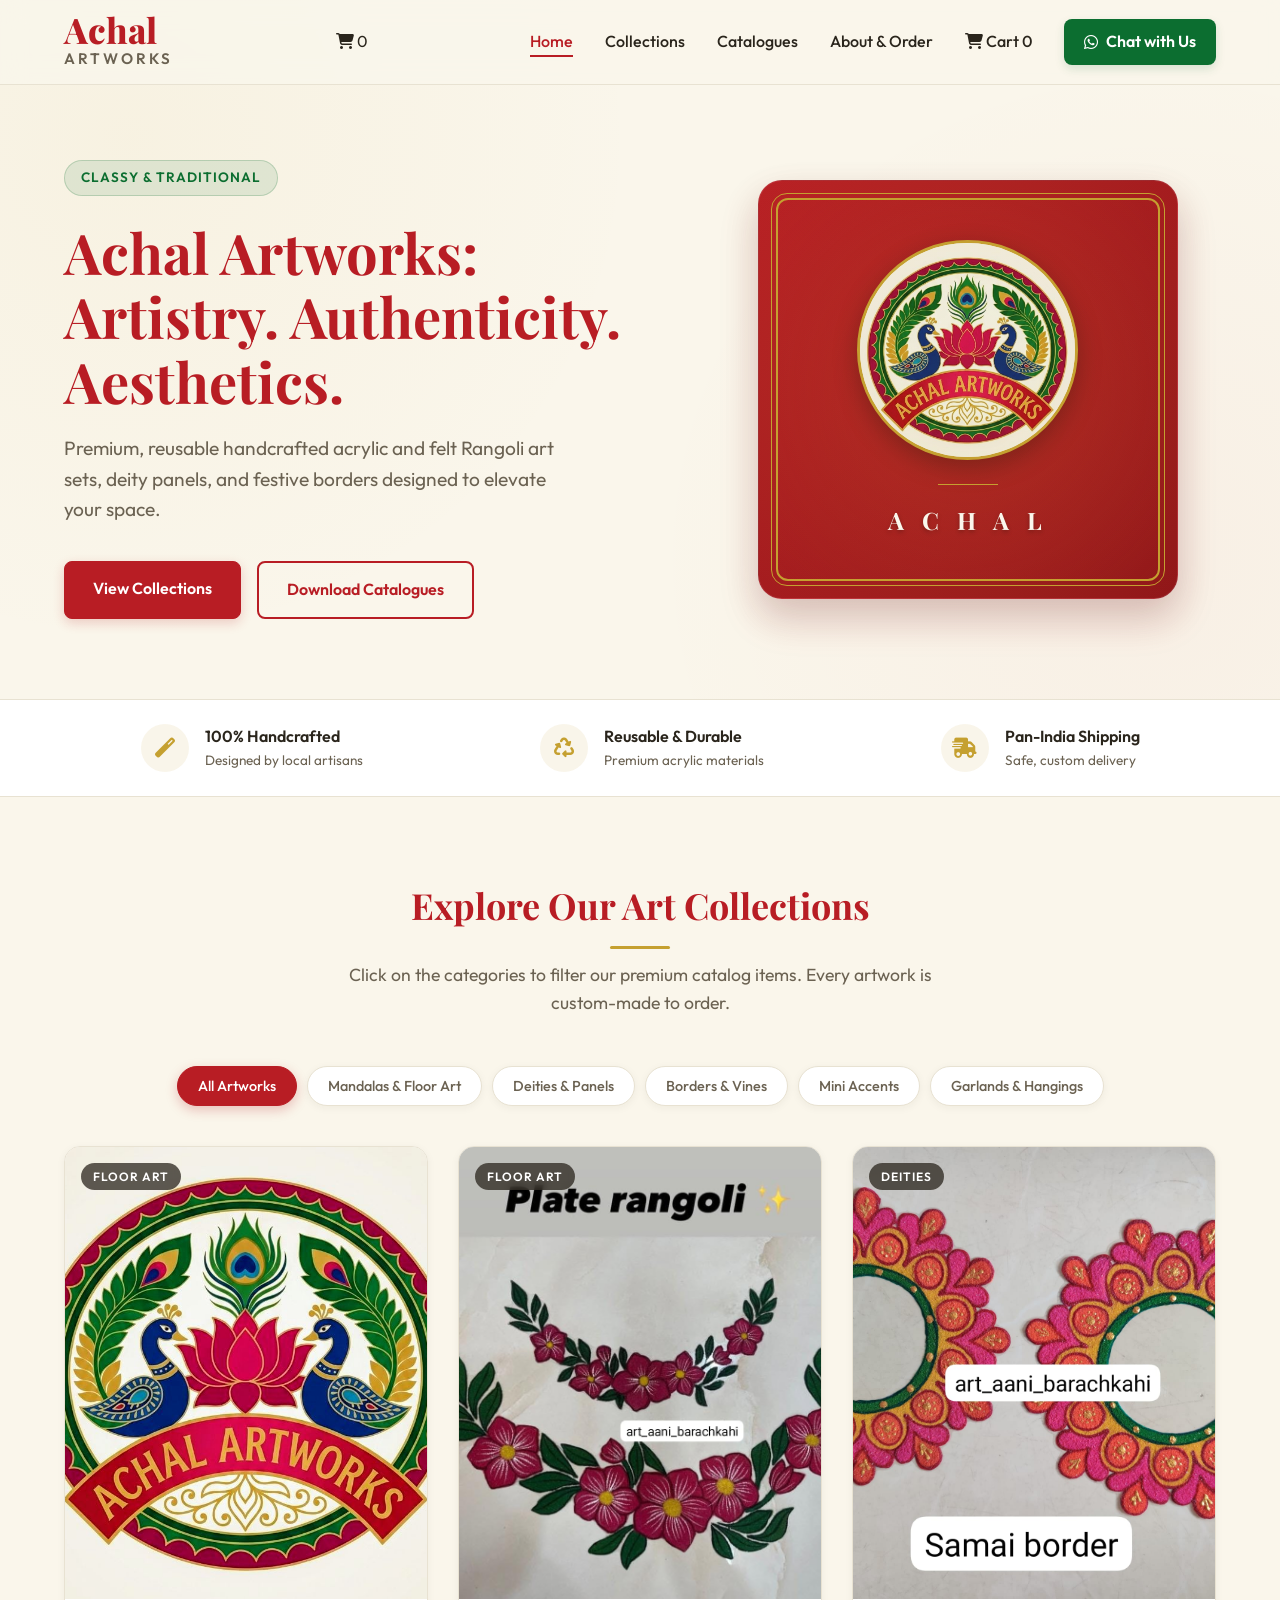
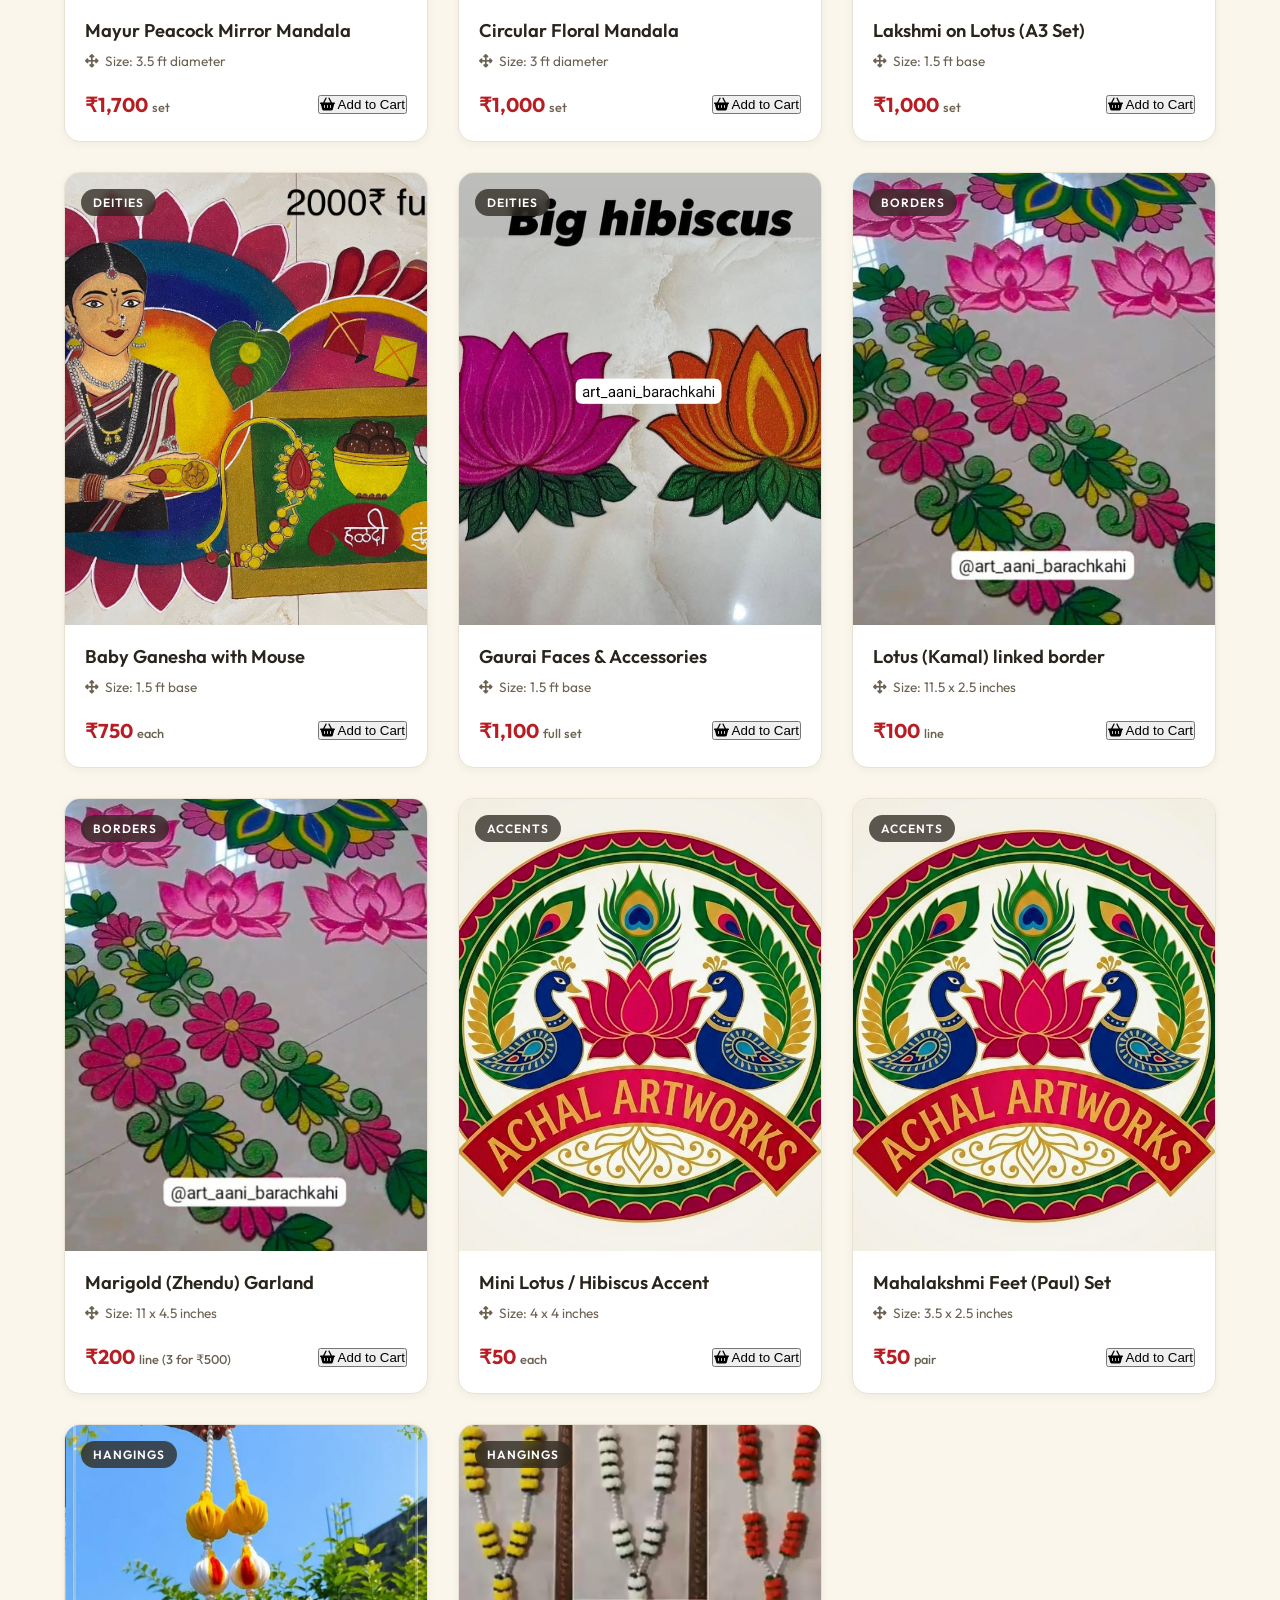
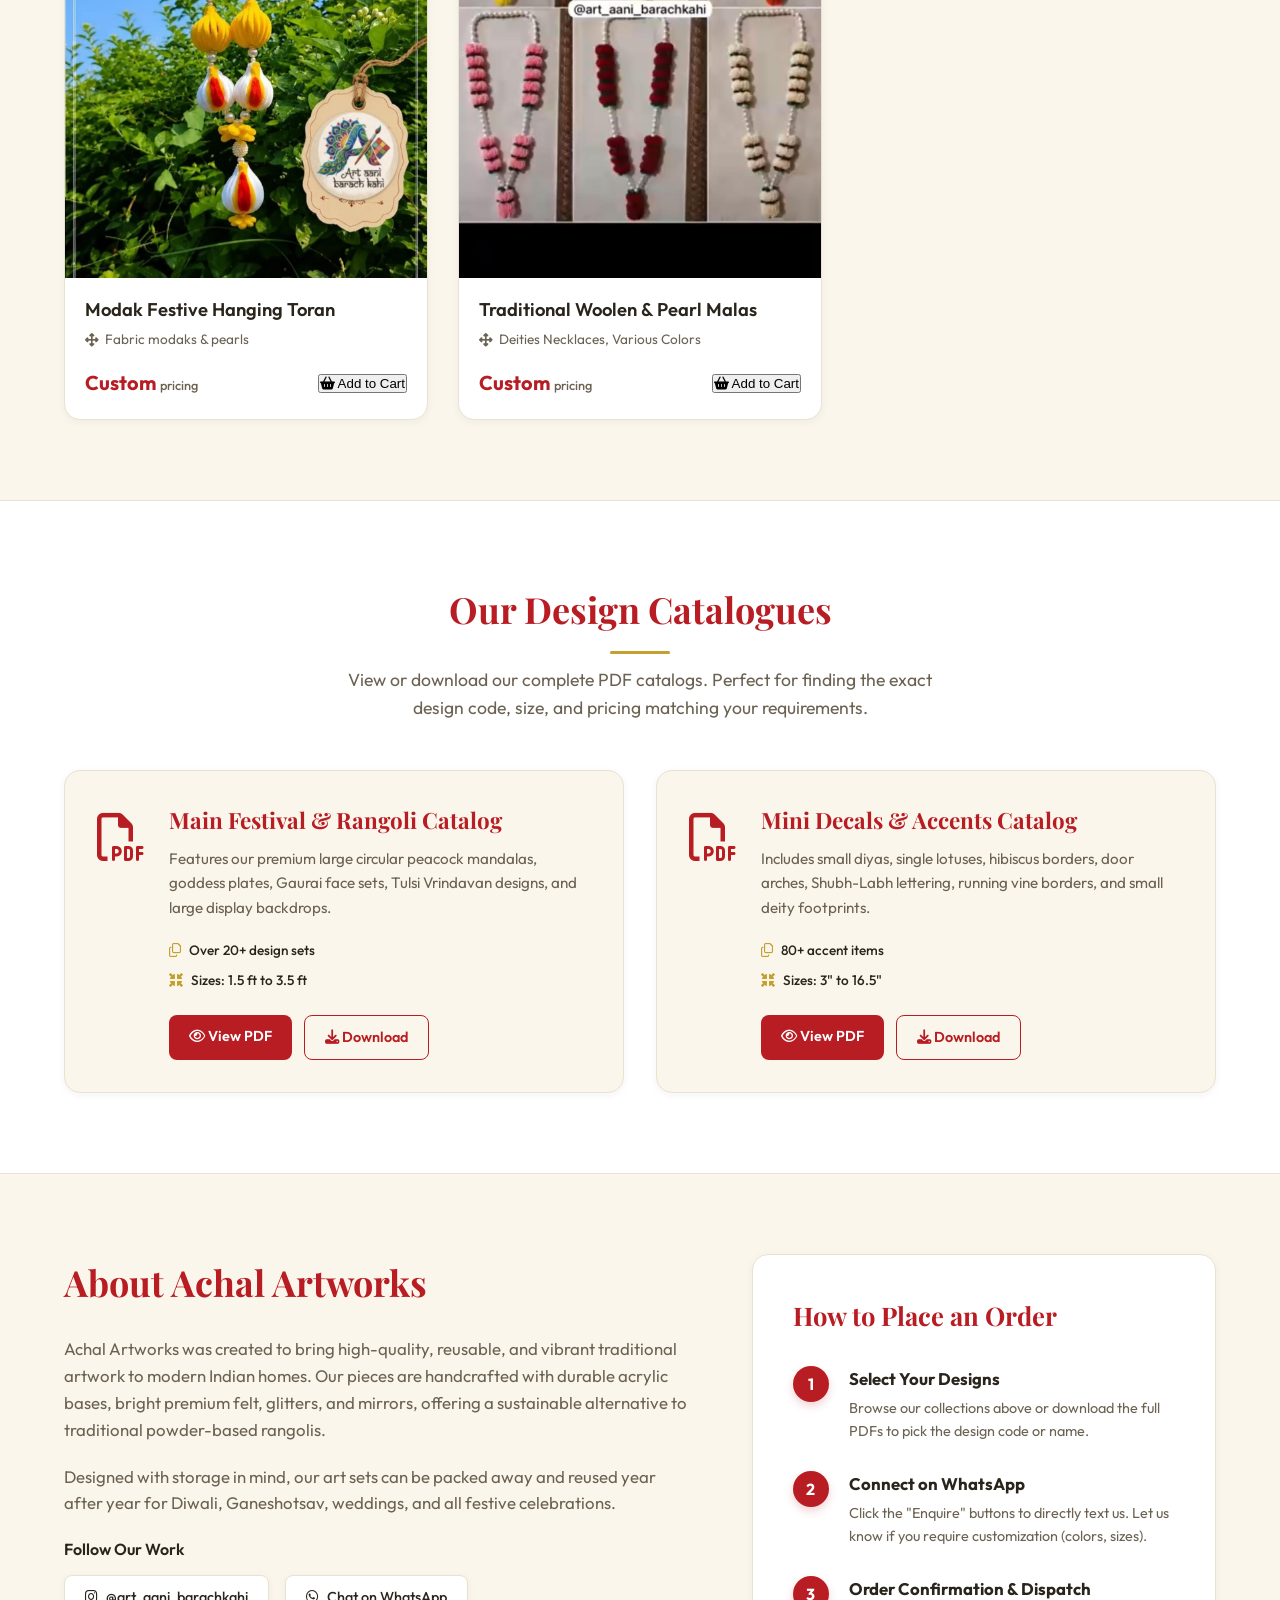
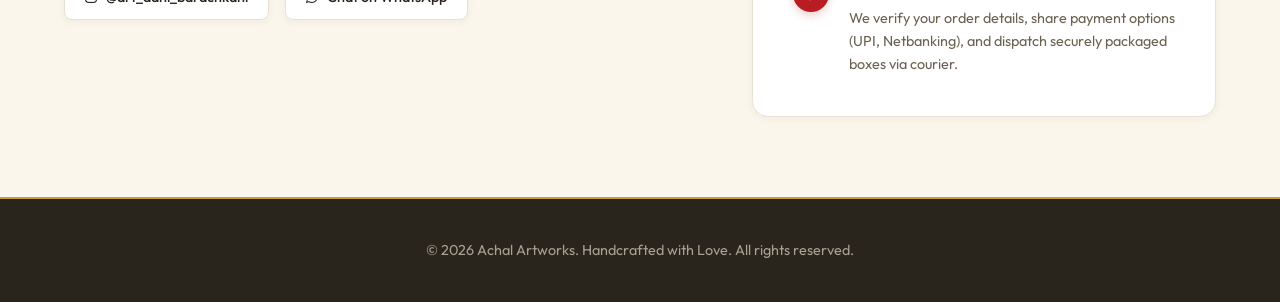
==== commit a37265e9: "Expose cart icon next to hamburger menu on mobile viewports" ====
--- a/index.html
+++ b/index.html
@@ -5,6 +5,20 @@
     <meta name="viewport" content="width=device-width, initial-scale=1.0">
     <meta name="description" content="Achal Artworks - Handcrafted traditional Indian Rangoli art, deities panels, borders, and festive decor decals. Explore our collection.">
     <title>Achal Artworks | Premium Handcrafted Indian Festival Decor</title>
+    <!-- Open Graph / Facebook / WhatsApp Meta Tags -->
+    <meta property="og:type" content="website">
+    <meta property="og:url" content="https://d3l4yn4jqdf2mk.cloudfront.net/">
+    <meta property="og:title" content="Achal Artworks | Premium Handcrafted Indian Festival Decor">
+    <meta property="og:description" content="Reusable handcrafted acrylic and felt Rangoli art sets, deity panels, and festive borders designed to elevate your space.">
+    <meta property="og:image" content="https://d3l4yn4jqdf2mk.cloudfront.net/assets/logo.png">
+    <meta property="og:image:type" content="image/png">
+    <meta property="og:image:width" content="1024">
+    <meta property="og:image:height" content="1024">
+    <!-- Twitter Meta Tags -->
+    <meta name="twitter:card" content="summary_large_image">
+    <meta name="twitter:title" content="Achal Artworks | Premium Handcrafted Indian Festival Decor">
+    <meta name="twitter:description" content="Reusable handcrafted acrylic and felt Rangoli art sets, deity panels, and festive borders designed to elevate your space.">
+    <meta name="twitter:image" content="https://d3l4yn4jqdf2mk.cloudfront.net/assets/logo.png">
     <!-- Google Fonts -->
     <link rel="preconnect" href="https://fonts.googleapis.com">
     <link rel="preconnect" href="https://fonts.gstatic.com" crossorigin>
@@ -27,11 +41,18 @@
             </a>
             
             <!-- Mobile Menu Toggle -->
-            <button class="mobile-nav-toggle" aria-label="Toggle navigation" id="nav-toggle">
-                <span class="bar"></span>
-                <span class="bar"></span>
-                <span class="bar"></span>
-            </button>
+                        <!-- Mobile Cart and Menu Toggle -->
+            <div class="header-mobile-controls">
+                <a href="cart.html" class="mobile-cart-link">
+                    <i class="fas fa-shopping-cart"></i>
+                    <span id="cart-count-mobile" class="cart-badge">0</span>
+                </a>
+                <button class="mobile-nav-toggle" aria-label="Toggle navigation" id="nav-toggle">
+                    <span class="bar"></span>
+                    <span class="bar"></span>
+                    <span class="bar"></span>
+                </button>
+            </div>
 
             <!-- Navigation Links -->
             <nav class="main-nav" id="main-nav">
--- a/style.css
+++ b/style.css
@@ -1423,3 +1423,27 @@
     }
 }
 
+
+/* Mobile Controls in Header */
+.header-mobile-controls {
+    display: flex;
+    align-items: center;
+    gap: 16px;
+}
+
+.mobile-cart-link {
+    display: none; /* Hidden on desktop */
+    position: relative;
+    font-size: 1.35rem;
+    color: var(--color-primary);
+    padding: 4px;
+}
+
+/* Show on mobile viewports */
+@media (max-width: 767px) {
+    .mobile-cart-link {
+        display: flex;
+        align-items: center;
+        justify-content: center;
+    }
+}
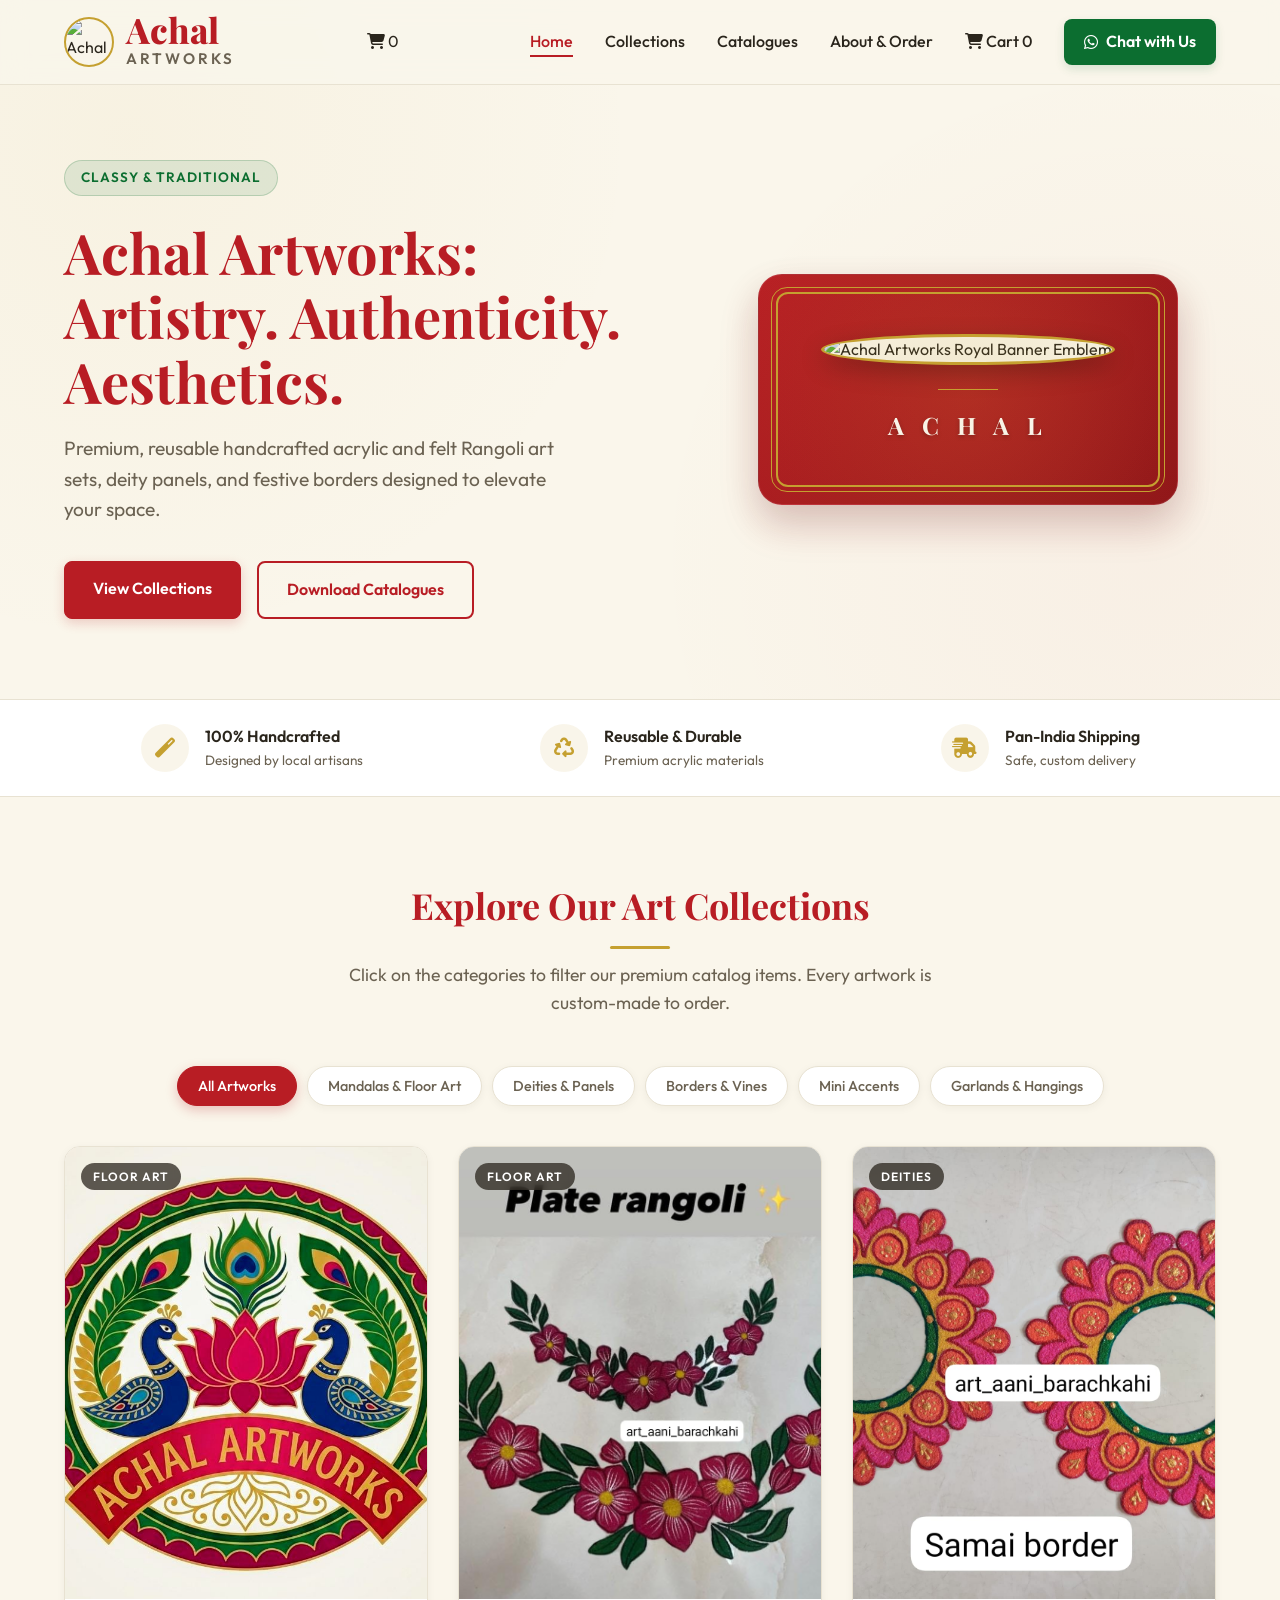
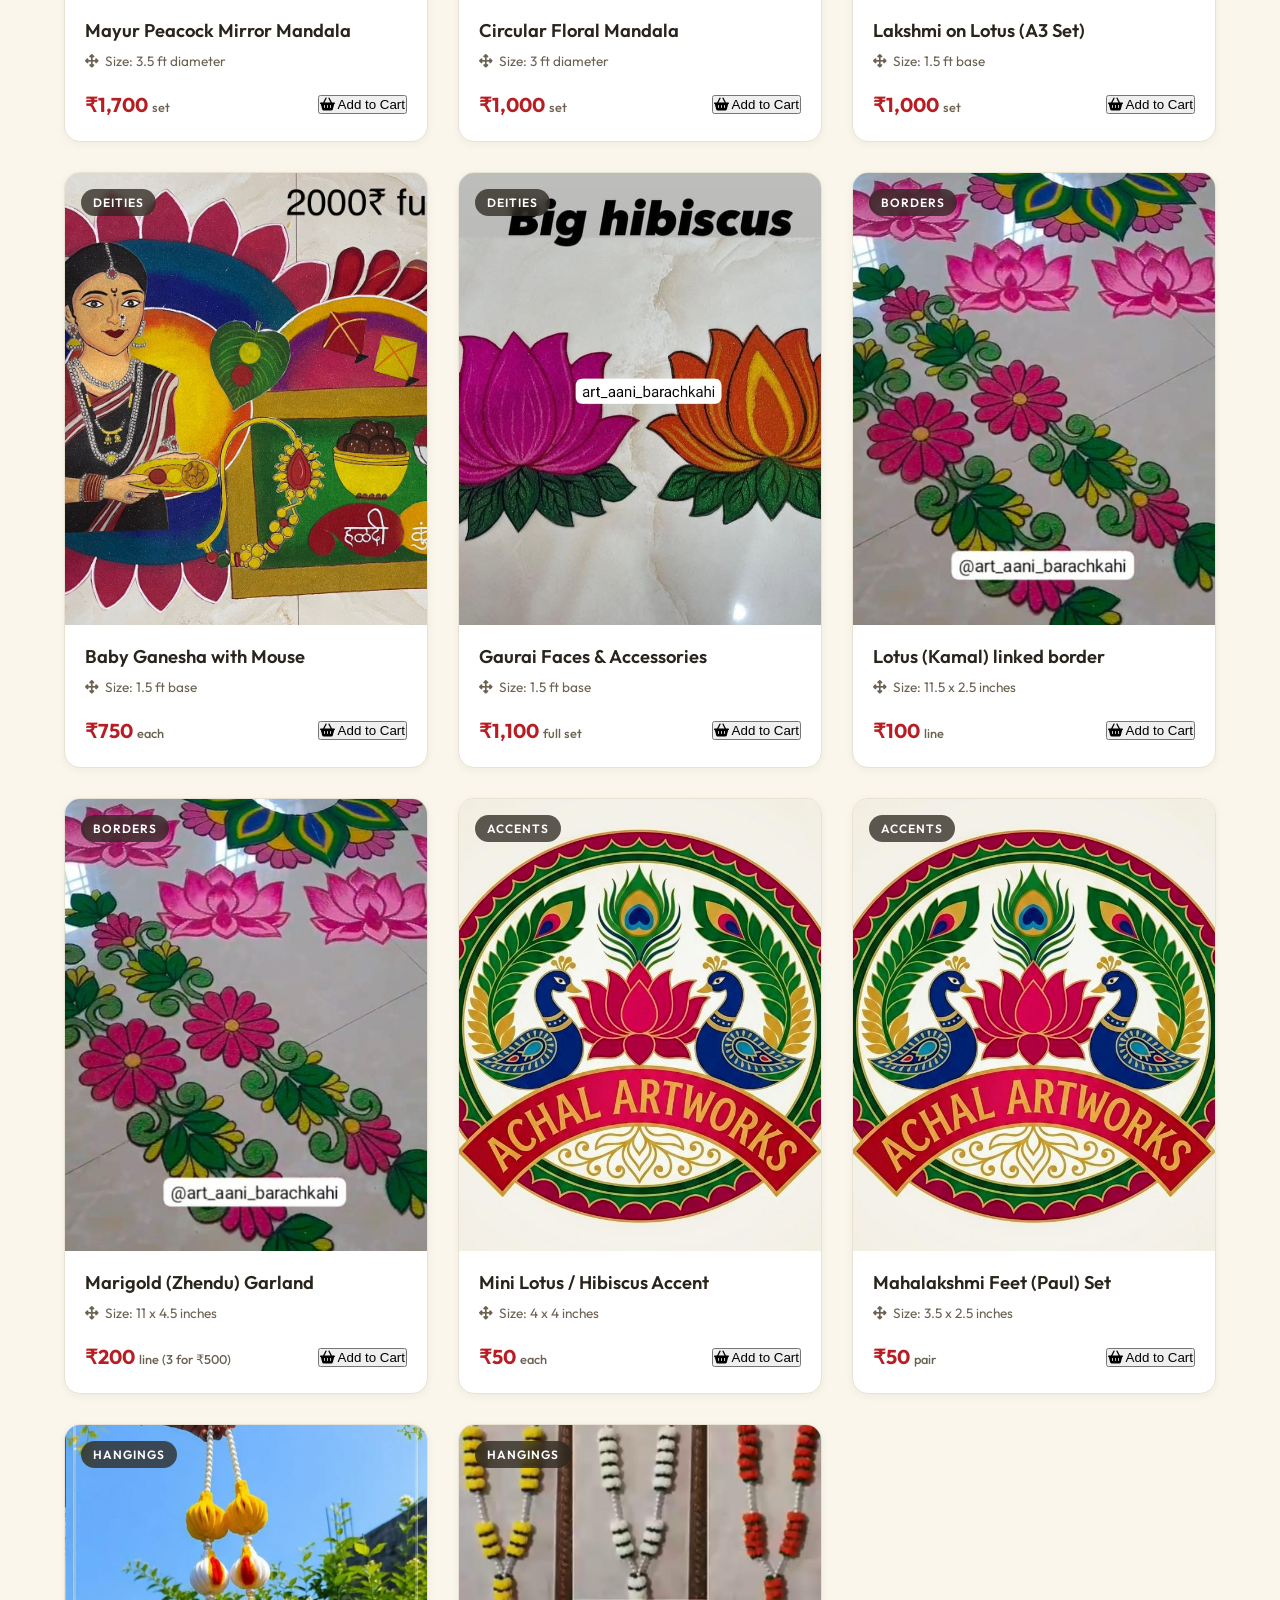
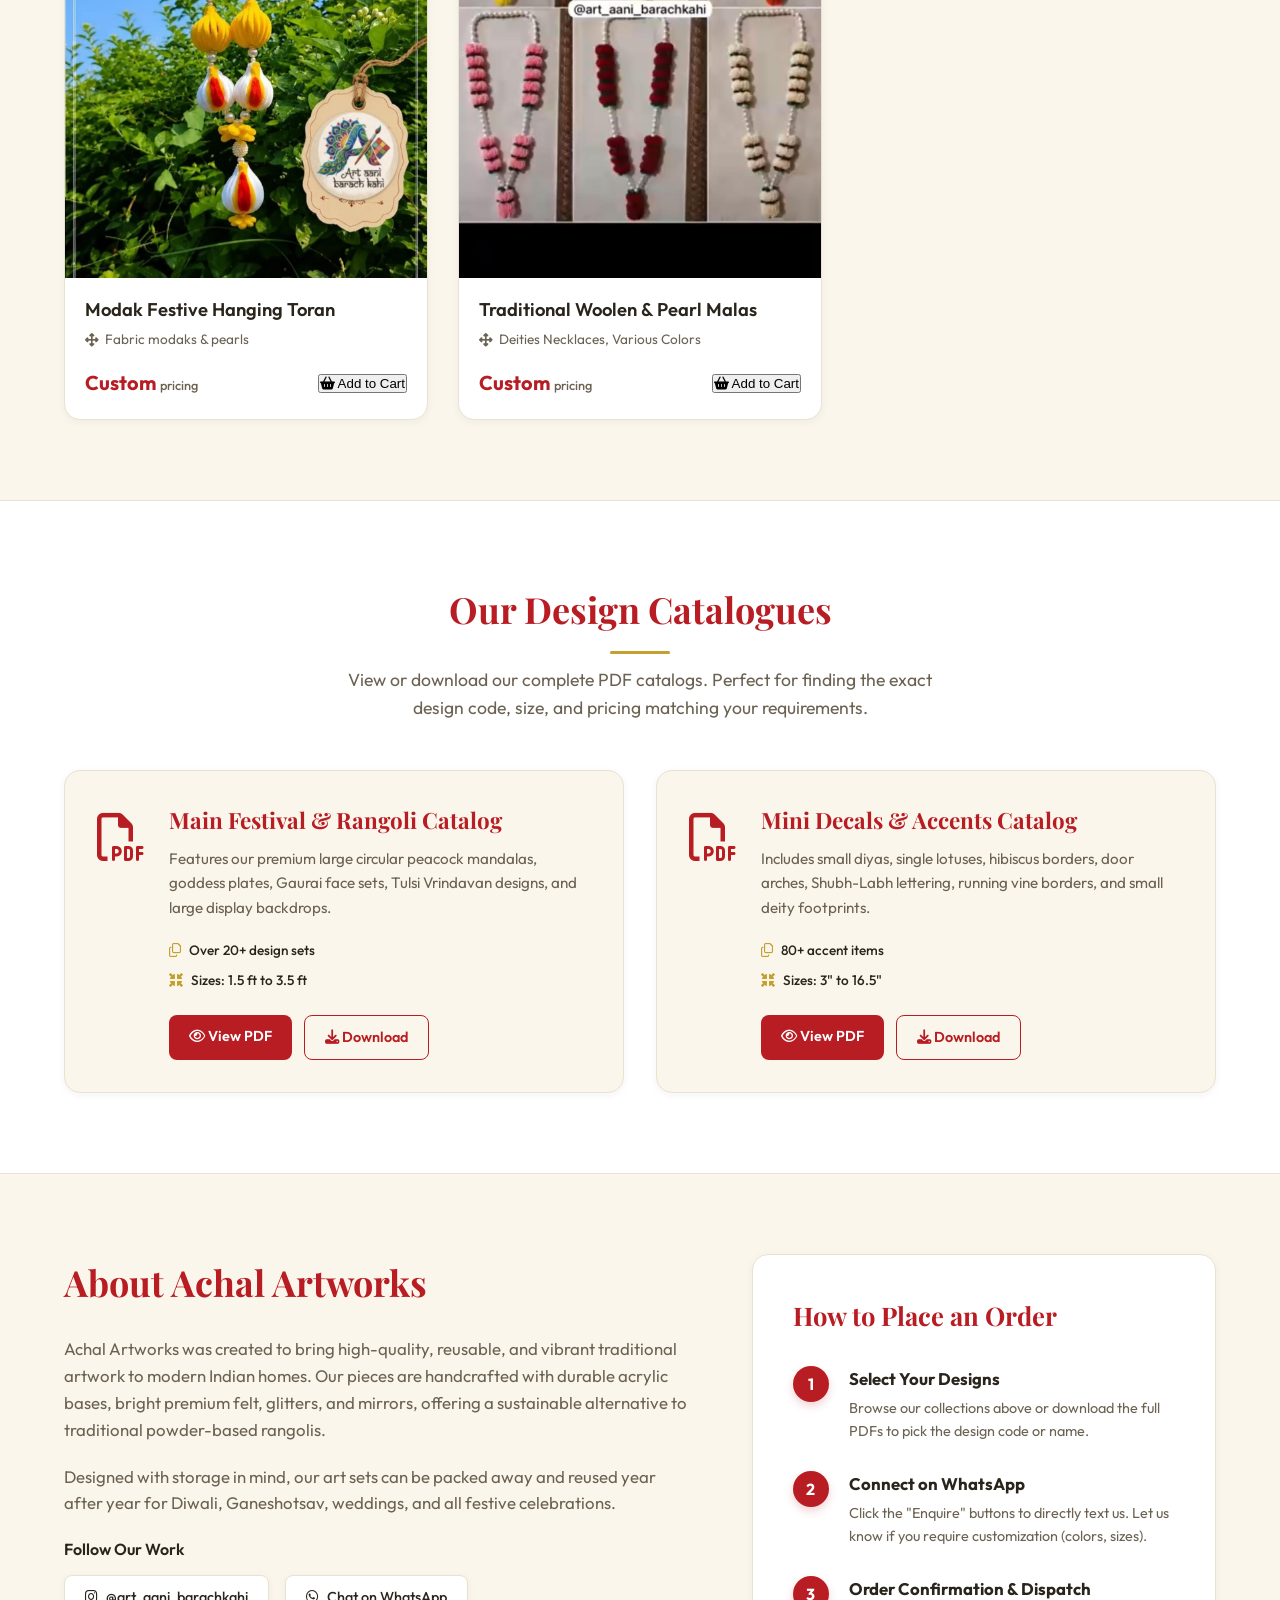
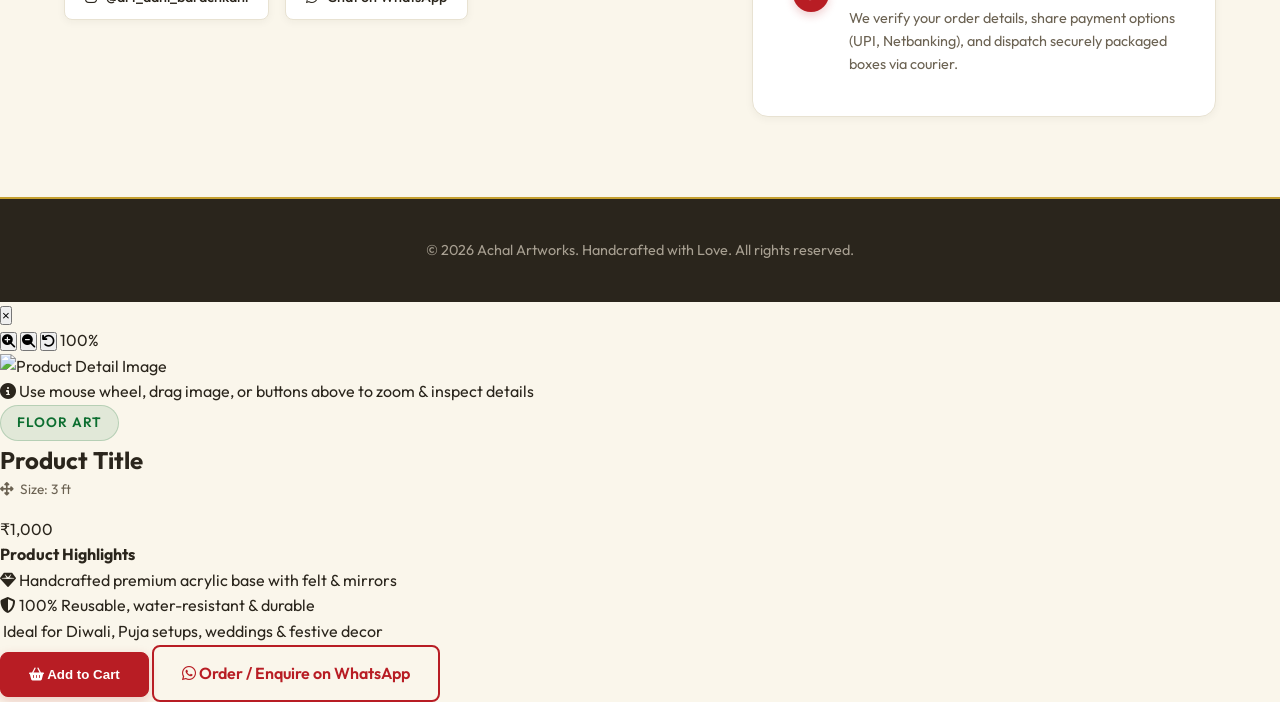
==== commit 534b9c90: "Update logo to Achal Artworks Logo.png and add interactive product image zoom modal" ====
--- a/index.html
+++ b/index.html
@@ -34,6 +34,7 @@
     <header class="app-header">
         <div class="header-container">
             <a href="#" class="brand-logo">
+                <img src="assets/Achal Artworks Logo.png" alt="Achal Artworks Logo" id="logo-img">
                 <div class="brand-text">
                     <span class="brand-name">Achal</span>
                     <span class="brand-sub">Artworks</span>
@@ -85,7 +86,7 @@
                 <div class="hero-logo-banner">
                     <div class="banner-border-outer">
                         <div class="banner-border-inner">
-                            <img src="assets/logo.png" alt="Achal Artworks Royal Banner Emblem" class="banner-logo-img">
+                            <img src="assets/Achal Artworks Logo.png" alt="Achal Artworks Royal Banner Emblem" class="banner-logo-img">
                             <div class="banner-divider"></div>
                             <span class="banner-emblem-text">A C H A L</span>
                         </div>
@@ -447,6 +448,53 @@
         </div>
     </footer>
 
+    <!-- Product Detail & Interactive Image Zoom Modal -->
+    <div id="product-modal" class="product-modal" aria-hidden="true" role="dialog">
+        <div class="product-modal-backdrop"></div>
+        <div class="product-modal-container">
+            <button class="modal-close-btn" aria-label="Close modal">&times;</button>
+            <div class="product-modal-grid">
+                <!-- Left: Interactive Image Zoom Area -->
+                <div class="modal-image-area">
+                    <div class="zoom-toolbar">
+                        <button id="modal-zoom-in" class="zoom-btn" title="Zoom In"><i class="fas fa-search-plus"></i></button>
+                        <button id="modal-zoom-out" class="zoom-btn" title="Zoom Out"><i class="fas fa-search-minus"></i></button>
+                        <button id="modal-zoom-reset" class="zoom-btn" title="Reset Zoom"><i class="fas fa-undo"></i></button>
+                        <span class="zoom-level-badge" id="zoom-level">100%</span>
+                    </div>
+                    <div class="modal-image-viewport" id="modal-img-viewport">
+                        <img id="modal-product-img" src="" alt="Product Detail Image" draggable="false">
+                    </div>
+                    <p class="zoom-instructions"><i class="fas fa-info-circle"></i> Use mouse wheel, drag image, or buttons above to zoom & inspect details</p>
+                </div>
+                <!-- Right: Product Details Column -->
+                <div class="modal-details-area">
+                    <span id="modal-product-category" class="badge">Floor Art</span>
+                    <h2 id="modal-product-title">Product Title</h2>
+                    <p id="modal-product-specs" class="art-specs"><i class="fas fa-up-down-left-right"></i> <span>Size: 3 ft</span></p>
+                    
+                    <div class="modal-price-box">
+                        <span id="modal-product-price" class="price">₹1,000</span>
+                    </div>
+
+                    <div class="modal-description">
+                        <h4>Product Highlights</h4>
+                        <ul>
+                            <li><i class="fas fa-gem"></i> Handcrafted premium acrylic base with felt & mirrors</li>
+                            <li><i class="fas fa-shield-halved"></i> 100% Reusable, water-resistant & durable</li>
+                            <li><i class="fas fa-sparkles"></i> Ideal for Diwali, Puja setups, weddings & festive decor</li>
+                        </ul>
+                    </div>
+
+                    <div class="modal-actions">
+                        <button id="modal-add-to-cart-btn" class="btn-primary btn-block"><i class="fas fa-shopping-basket"></i> Add to Cart</button>
+                        <a id="modal-whatsapp-btn" href="#" target="_blank" class="btn-secondary btn-block"><i class="fab fa-whatsapp"></i> Order / Enquire on WhatsApp</a>
+                    </div>
+                </div>
+            </div>
+        </div>
+    </div>
+
     <!-- Main JS script -->
     <script src="script.js"></script>
 </body>
--- a/style.css
+++ b/style.css
@@ -1447,3 +1447,287 @@
         justify-content: center;
     }
 }
+
+/* ==========================================================================
+   Product Detail & Interactive Image Zoom Modal Styles
+   ========================================================================== */
+.product-modal {
+    position: fixed;
+    top: 0;
+    left: 0;
+    width: 100%;
+    height: 100%;
+    z-index: 2000;
+    display: flex;
+    align-items: center;
+    justify-content: center;
+    opacity: 0;
+    pointer-events: none;
+    transition: opacity 0.3s ease;
+}
+
+.product-modal.active {
+    opacity: 1;
+    pointer-events: auto;
+}
+
+.product-modal-backdrop {
+    position: absolute;
+    top: 0;
+    left: 0;
+    width: 100%;
+    height: 100%;
+    background: rgba(18, 14, 10, 0.8);
+    backdrop-filter: blur(8px);
+}
+
+.product-modal-container {
+    position: relative;
+    background: var(--color-bg-card);
+    width: 92%;
+    max-width: 960px;
+    max-height: 90vh;
+    border-radius: var(--border-radius-md);
+    box-shadow: 0 24px 48px rgba(0, 0, 0, 0.3);
+    z-index: 2001;
+    overflow-y: auto;
+    transform: scale(0.92);
+    transition: transform 0.35s cubic-bezier(0.16, 1, 0.3, 1);
+}
+
+.product-modal.active .product-modal-container {
+    transform: scale(1);
+}
+
+.modal-close-btn {
+    position: absolute;
+    top: 16px;
+    right: 20px;
+    background: rgba(0, 0, 0, 0.08);
+    border: none;
+    font-size: 1.8rem;
+    line-height: 1;
+    width: 40px;
+    height: 40px;
+    border-radius: 50%;
+    cursor: pointer;
+    z-index: 10;
+    color: var(--color-text);
+    display: flex;
+    align-items: center;
+    justify-content: center;
+    transition: var(--transition-fast);
+}
+
+.modal-close-btn:hover {
+    background: var(--color-primary);
+    color: #ffffff;
+}
+
+.product-modal-grid {
+    display: grid;
+    grid-template-columns: 1fr 1fr;
+    min-height: 500px;
+}
+
+/* Modal Left: Interactive Zoom Area */
+.modal-image-area {
+    background: #151310;
+    display: flex;
+    flex-direction: column;
+    position: relative;
+    user-select: none;
+    border-top-left-radius: var(--border-radius-md);
+    border-bottom-left-radius: var(--border-radius-md);
+    overflow: hidden;
+}
+
+.zoom-toolbar {
+    position: absolute;
+    top: 16px;
+    left: 16px;
+    z-index: 10;
+    display: flex;
+    gap: 8px;
+    align-items: center;
+    background: rgba(0, 0, 0, 0.65);
+    backdrop-filter: blur(8px);
+    padding: 6px 14px;
+    border-radius: 100px;
+    border: 1px solid rgba(255, 255, 255, 0.15);
+}
+
+.zoom-btn {
+    background: transparent;
+    border: none;
+    color: #ffffff;
+    font-size: 1rem;
+    width: 32px;
+    height: 32px;
+    border-radius: 50%;
+    cursor: pointer;
+    display: flex;
+    align-items: center;
+    justify-content: center;
+    transition: var(--transition-fast);
+}
+
+.zoom-btn:hover {
+    background: rgba(255, 255, 255, 0.25);
+    color: var(--color-accent);
+}
+
+.zoom-level-badge {
+    color: #e0e0e0;
+    font-size: 0.8rem;
+    font-weight: 600;
+    margin-left: 4px;
+    min-width: 45px;
+    text-align: center;
+}
+
+.modal-image-viewport {
+    flex: 1;
+    width: 100%;
+    height: 100%;
+    min-height: 380px;
+    display: flex;
+    align-items: center;
+    justify-content: center;
+    overflow: hidden;
+    cursor: grab;
+    position: relative;
+}
+
+.modal-image-viewport:active {
+    cursor: grabbing;
+}
+
+#modal-product-img {
+    max-width: 85%;
+    max-height: 70vh;
+    object-fit: contain;
+    transform-origin: center center;
+    transition: transform 0.1s ease-out;
+}
+
+.zoom-instructions {
+    font-size: 0.78rem;
+    color: rgba(255, 255, 255, 0.7);
+    text-align: center;
+    padding: 10px 16px;
+    background: rgba(0, 0, 0, 0.85);
+    border-top: 1px solid rgba(255, 255, 255, 0.08);
+}
+
+/* Modal Right: Details Column */
+.modal-details-area {
+    padding: 36px 32px;
+    display: flex;
+    flex-direction: column;
+    gap: 16px;
+}
+
+#modal-product-title {
+    font-family: var(--font-heading);
+    font-size: 1.85rem;
+    color: var(--color-primary);
+    line-height: 1.25;
+}
+
+.modal-price-box {
+    margin: 4px 0;
+}
+
+.modal-price-box .price {
+    font-size: 1.65rem;
+    font-weight: 700;
+    color: var(--color-primary);
+}
+
+.modal-description h4 {
+    font-size: 0.9rem;
+    text-transform: uppercase;
+    letter-spacing: 1px;
+    color: var(--color-text-muted);
+    margin-bottom: 10px;
+}
+
+.modal-description ul {
+    list-style: none;
+    display: flex;
+    flex-direction: column;
+    gap: 10px;
+    font-size: 0.92rem;
+    color: var(--color-text);
+}
+
+.modal-description ul li {
+    display: flex;
+    align-items: center;
+    gap: 10px;
+}
+
+.modal-description ul li i {
+    color: var(--color-secondary);
+    font-size: 1.05rem;
+}
+
+.modal-actions {
+    margin-top: auto;
+    display: flex;
+    flex-direction: column;
+    gap: 12px;
+    padding-top: 16px;
+}
+
+.btn-block {
+    width: 100%;
+    text-align: center;
+}
+
+/* Gallery image zoom hint indicator */
+.art-img-container {
+    cursor: zoom-in;
+    position: relative;
+    overflow: hidden;
+}
+
+.art-img-container::after {
+    content: '\f00e';
+    font-family: 'Font Awesome 6 Free';
+    font-weight: 900;
+    position: absolute;
+    top: 12px;
+    right: 12px;
+    background: rgba(0, 0, 0, 0.65);
+    color: #ffffff;
+    width: 34px;
+    height: 34px;
+    border-radius: 50%;
+    display: flex;
+    align-items: center;
+    justify-content: center;
+    font-size: 0.85rem;
+    opacity: 0;
+    transform: scale(0.8);
+    transition: var(--transition-fast);
+}
+
+.art-card:hover .art-img-container::after {
+    opacity: 1;
+    transform: scale(1);
+}
+
+@media (max-width: 768px) {
+    .product-modal-grid {
+        grid-template-columns: 1fr;
+    }
+    .modal-image-area {
+        border-radius: var(--border-radius-md) var(--border-radius-md) 0 0;
+        min-height: 320px;
+    }
+    .modal-details-area {
+        padding: 24px;
+    }
+}
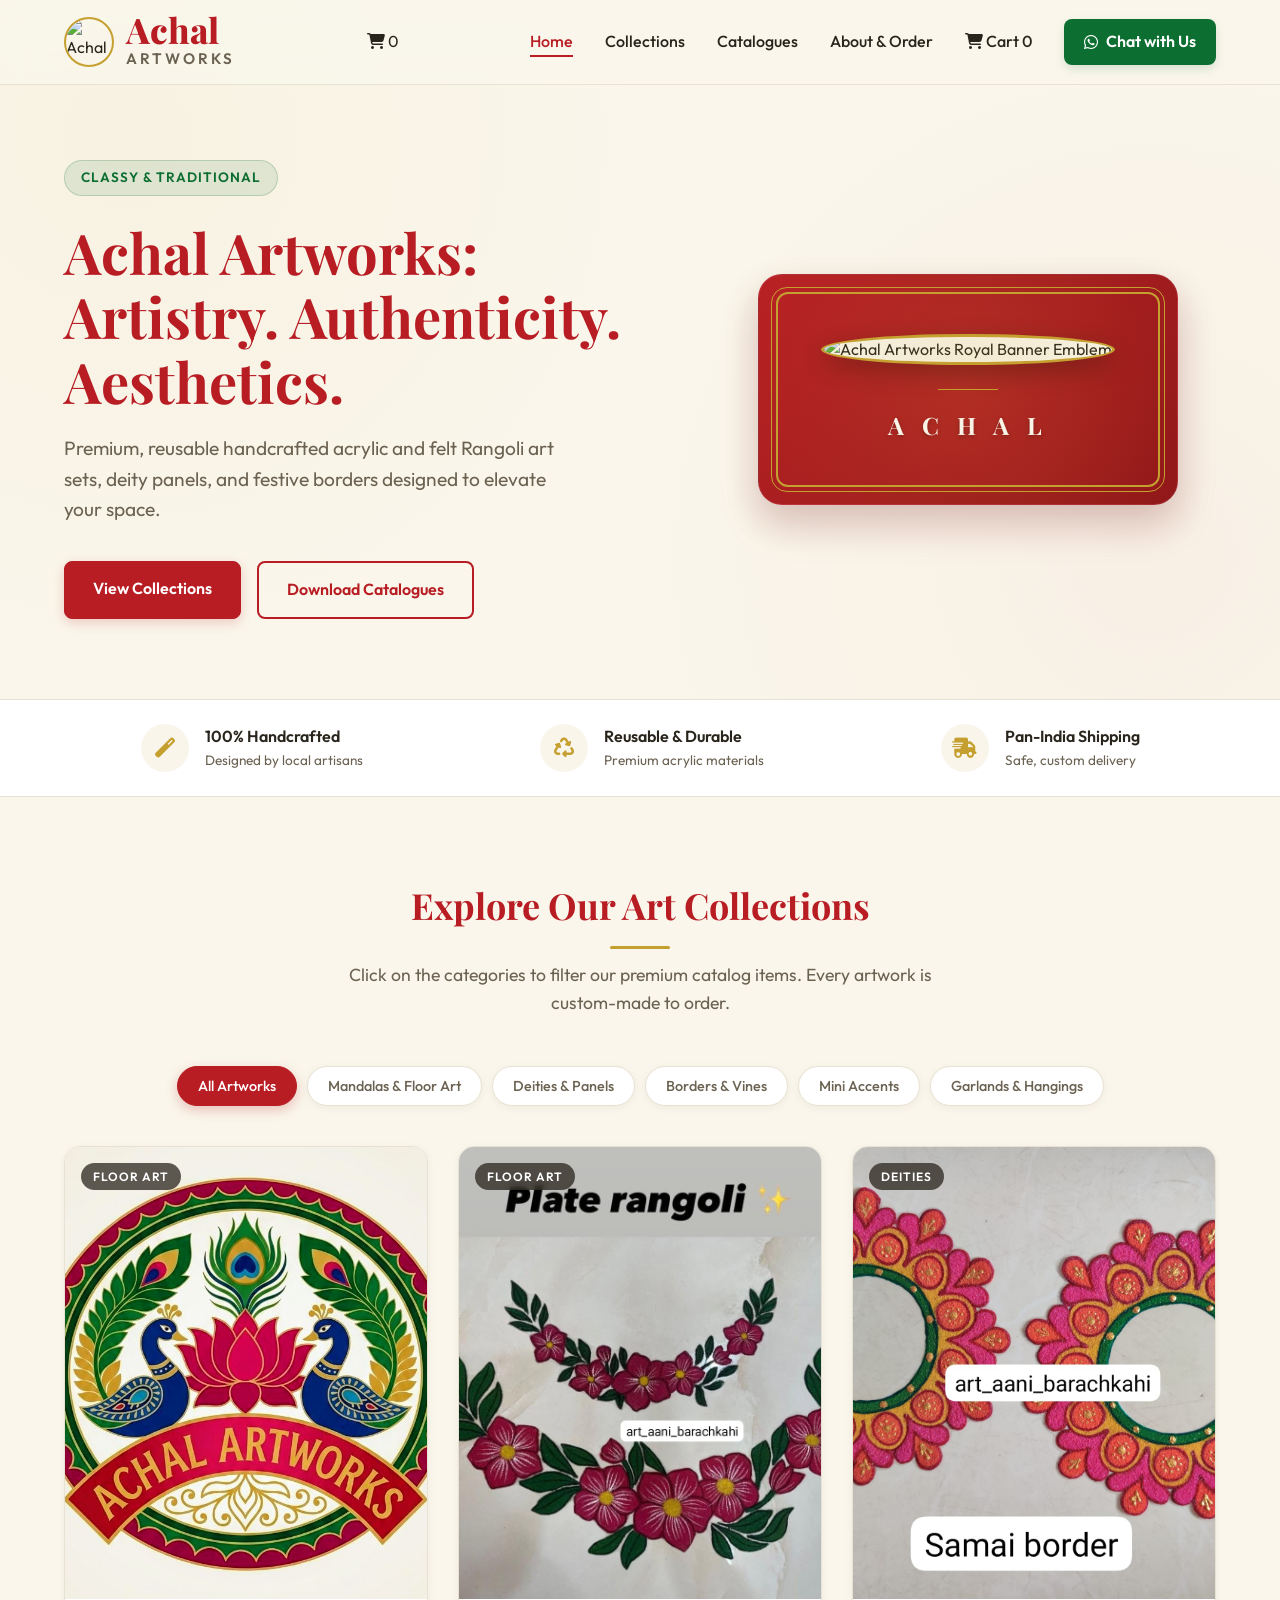
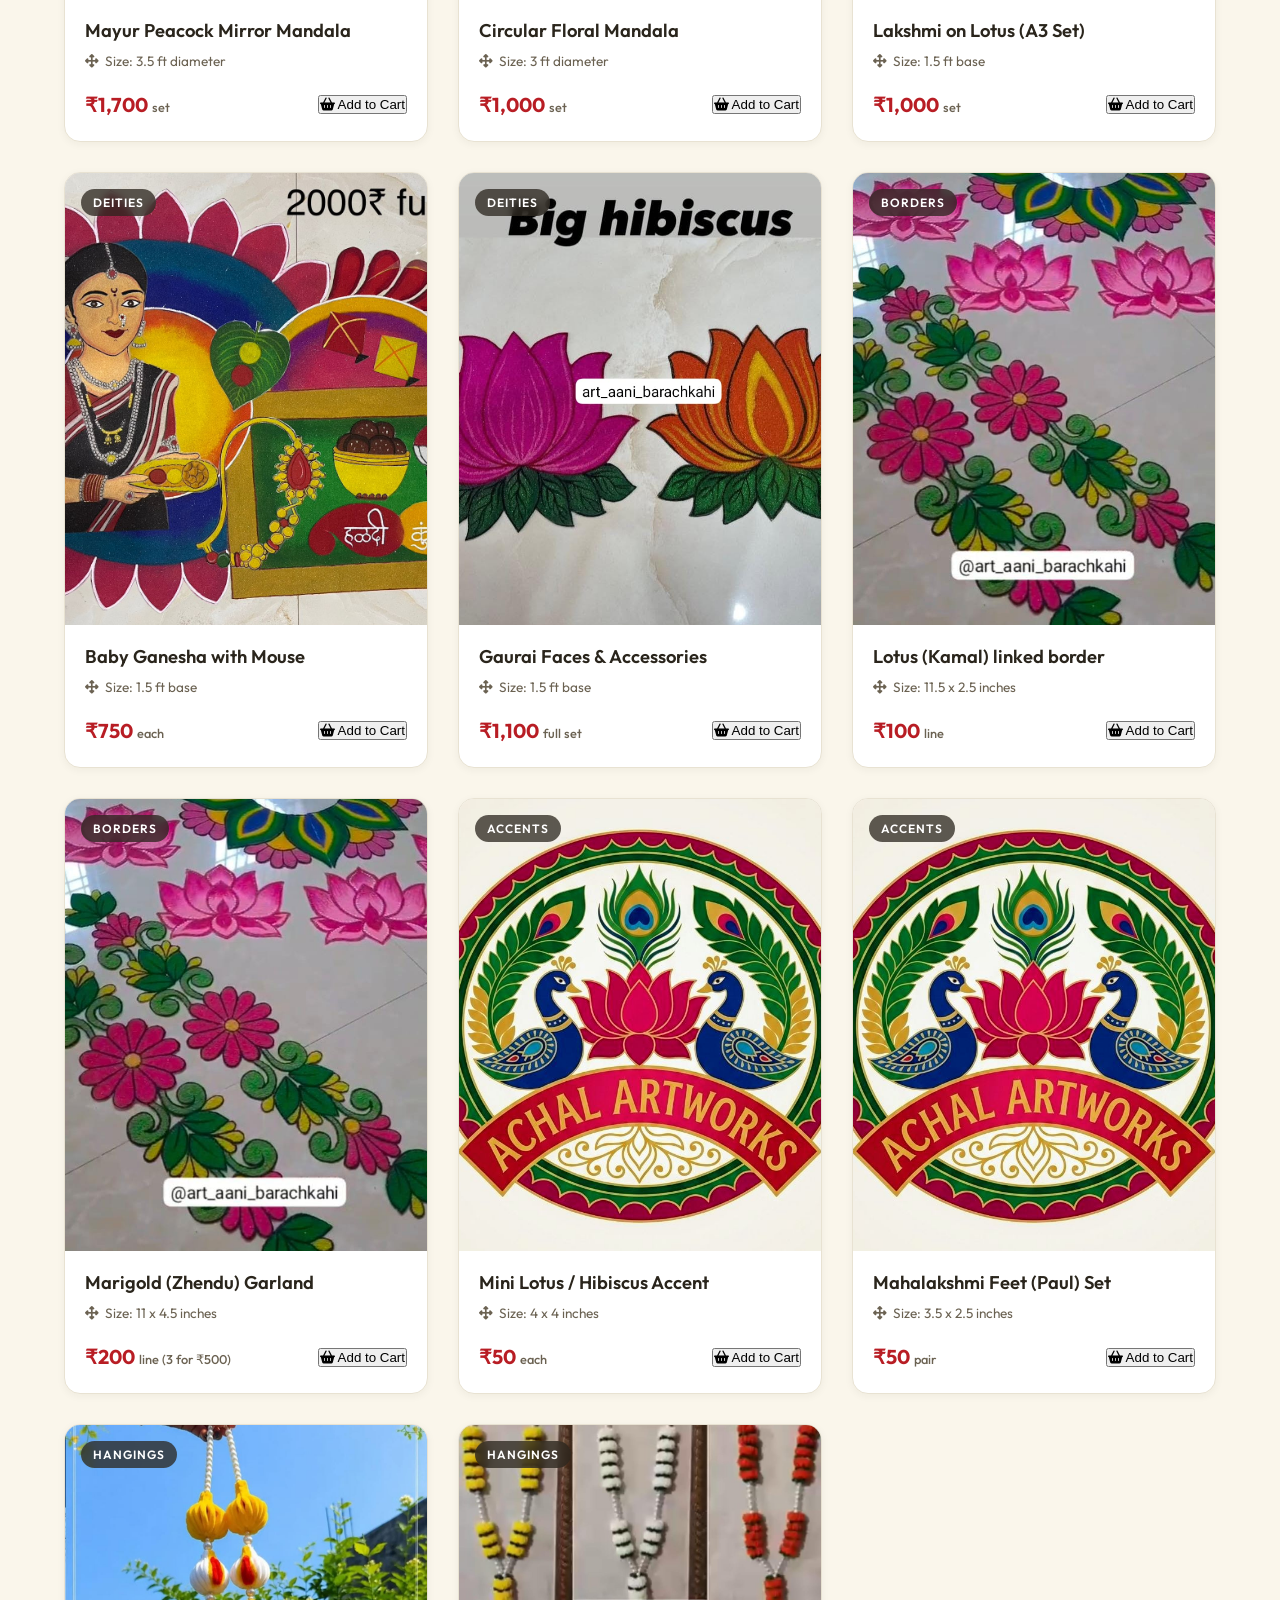
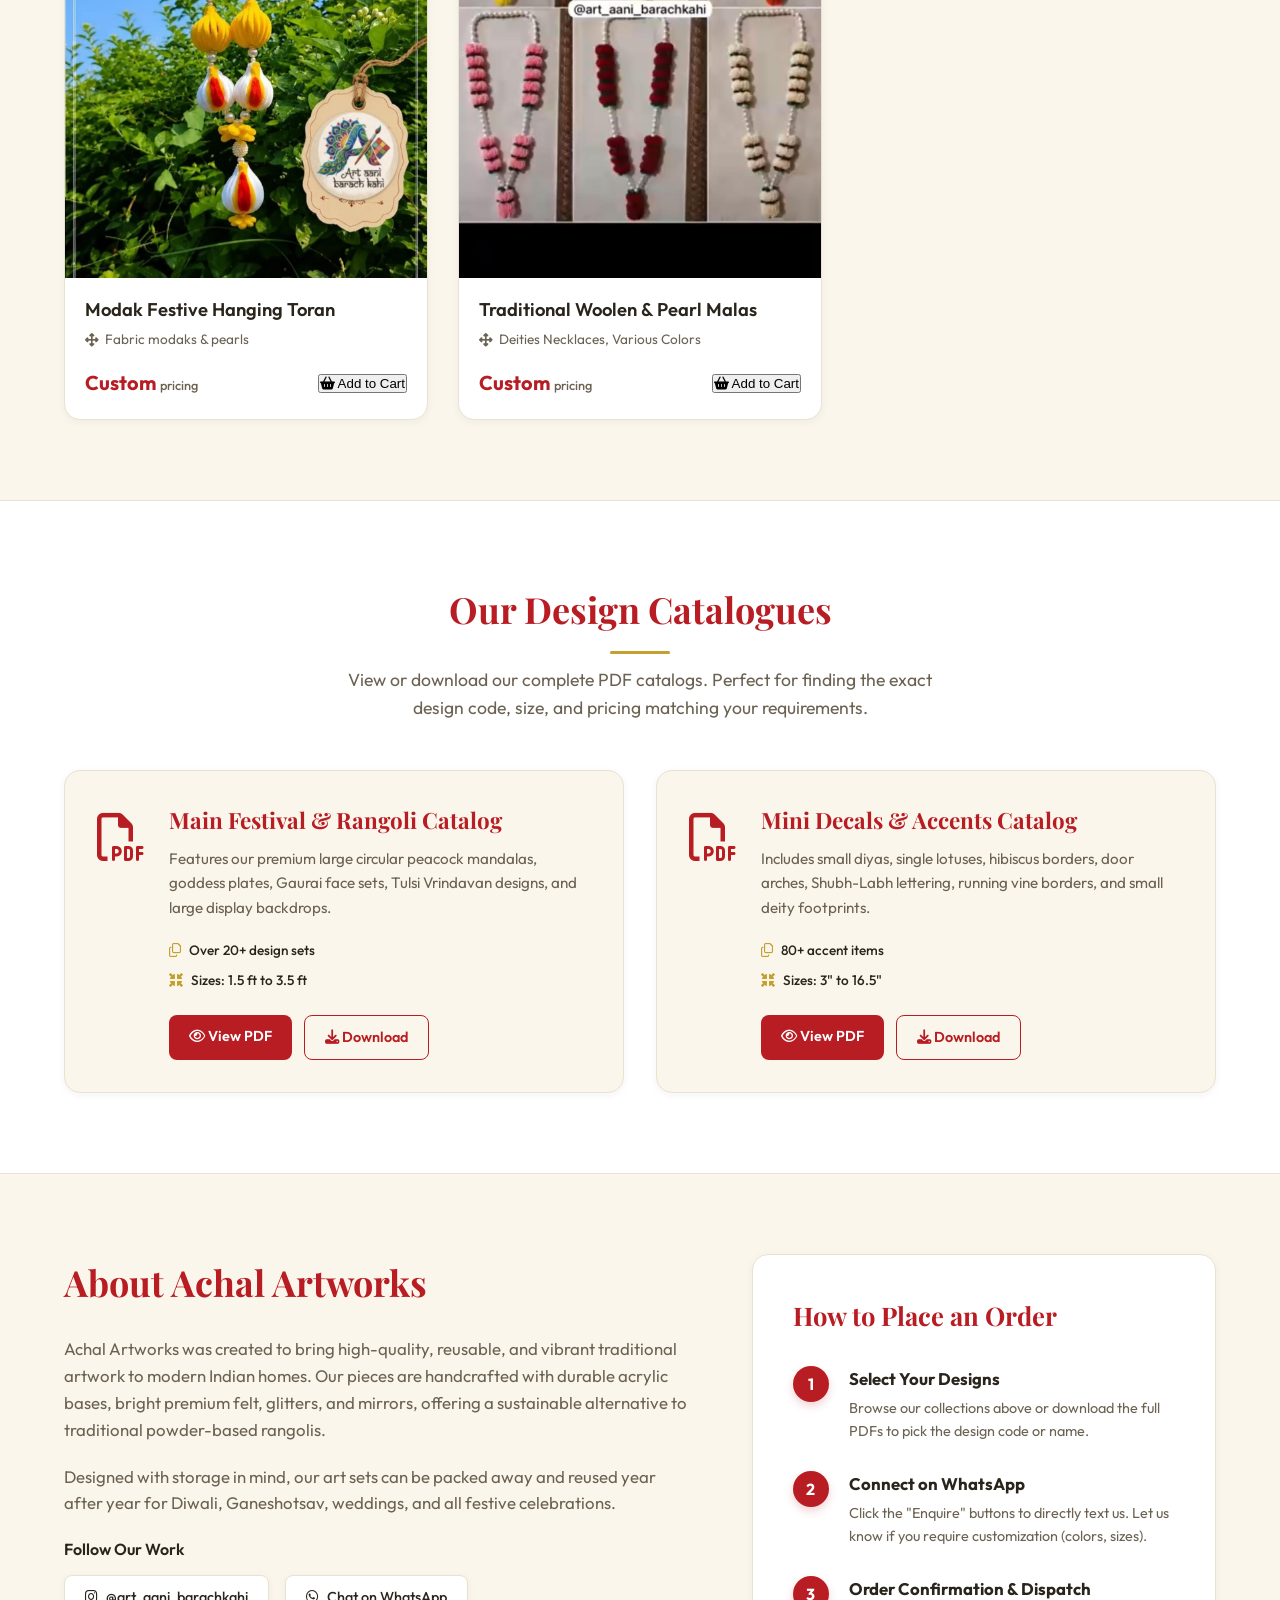
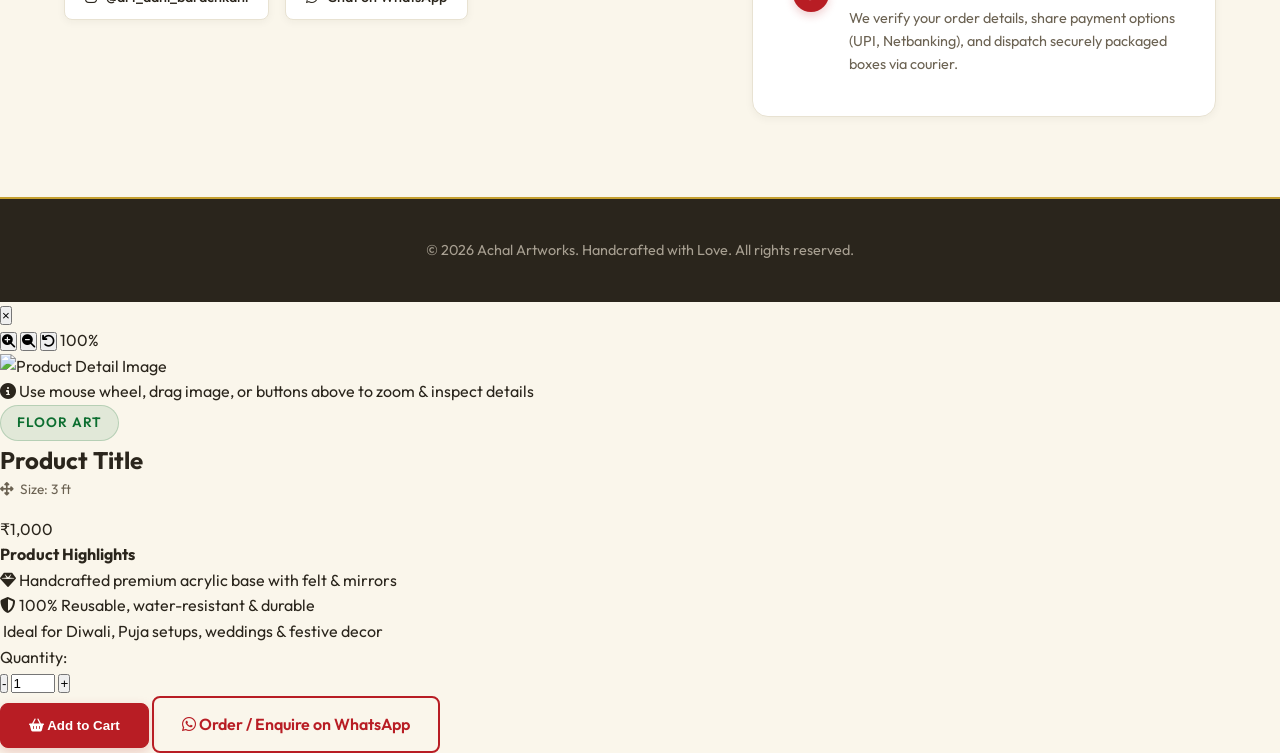
==== commit fd828533: "Enhance product modal with quantity controls, card click triggers, and add-to-cart integration" ====
--- a/index.html
+++ b/index.html
@@ -486,6 +486,15 @@
                         </ul>
                     </div>
 
+                    <div class="modal-qty-row">
+                        <label for="modal-qty-input">Quantity:</label>
+                        <div class="qty-control">
+                            <button id="modal-qty-minus" class="qty-btn" type="button">-</button>
+                            <input id="modal-qty-input" type="number" value="1" min="1" max="50">
+                            <button id="modal-qty-plus" class="qty-btn" type="button">+</button>
+                        </div>
+                    </div>
+
                     <div class="modal-actions">
                         <button id="modal-add-to-cart-btn" class="btn-primary btn-block"><i class="fas fa-shopping-basket"></i> Add to Cart</button>
                         <a id="modal-whatsapp-btn" href="#" target="_blank" class="btn-secondary btn-block"><i class="fab fa-whatsapp"></i> Order / Enquire on WhatsApp</a>
--- a/style.css
+++ b/style.css
@@ -1731,3 +1731,65 @@
         padding: 24px;
     }
 }
+
+/* Modal Quantity Selector */
+.modal-qty-row {
+    display: flex;
+    align-items: center;
+    gap: 16px;
+    margin: 8px 0;
+}
+
+.modal-qty-row label {
+    font-weight: 600;
+    color: var(--color-text);
+    font-size: 0.95rem;
+}
+
+.qty-control {
+    display: flex;
+    align-items: center;
+    border: 1px solid var(--color-border);
+    border-radius: var(--border-radius-sm);
+    overflow: hidden;
+    background: #ffffff;
+}
+
+.qty-btn {
+    background: #FAF6EB;
+    border: none;
+    width: 36px;
+    height: 36px;
+    font-size: 1.1rem;
+    font-weight: 600;
+    color: var(--color-primary);
+    cursor: pointer;
+    transition: var(--transition-fast);
+    display: flex;
+    align-items: center;
+    justify-content: center;
+}
+
+.qty-btn:hover {
+    background: var(--color-primary);
+    color: #ffffff;
+}
+
+#modal-qty-input {
+    width: 48px;
+    height: 36px;
+    border: none;
+    text-align: center;
+    font-size: 1rem;
+    font-weight: 600;
+    color: var(--color-text);
+    background: transparent;
+    -moz-appearance: textfield;
+}
+
+#modal-qty-input::-webkit-outer-spin-button,
+#modal-qty-input::-webkit-inner-spin-button {
+    -webkit-appearance: none;
+    margin: 0;
+}
+
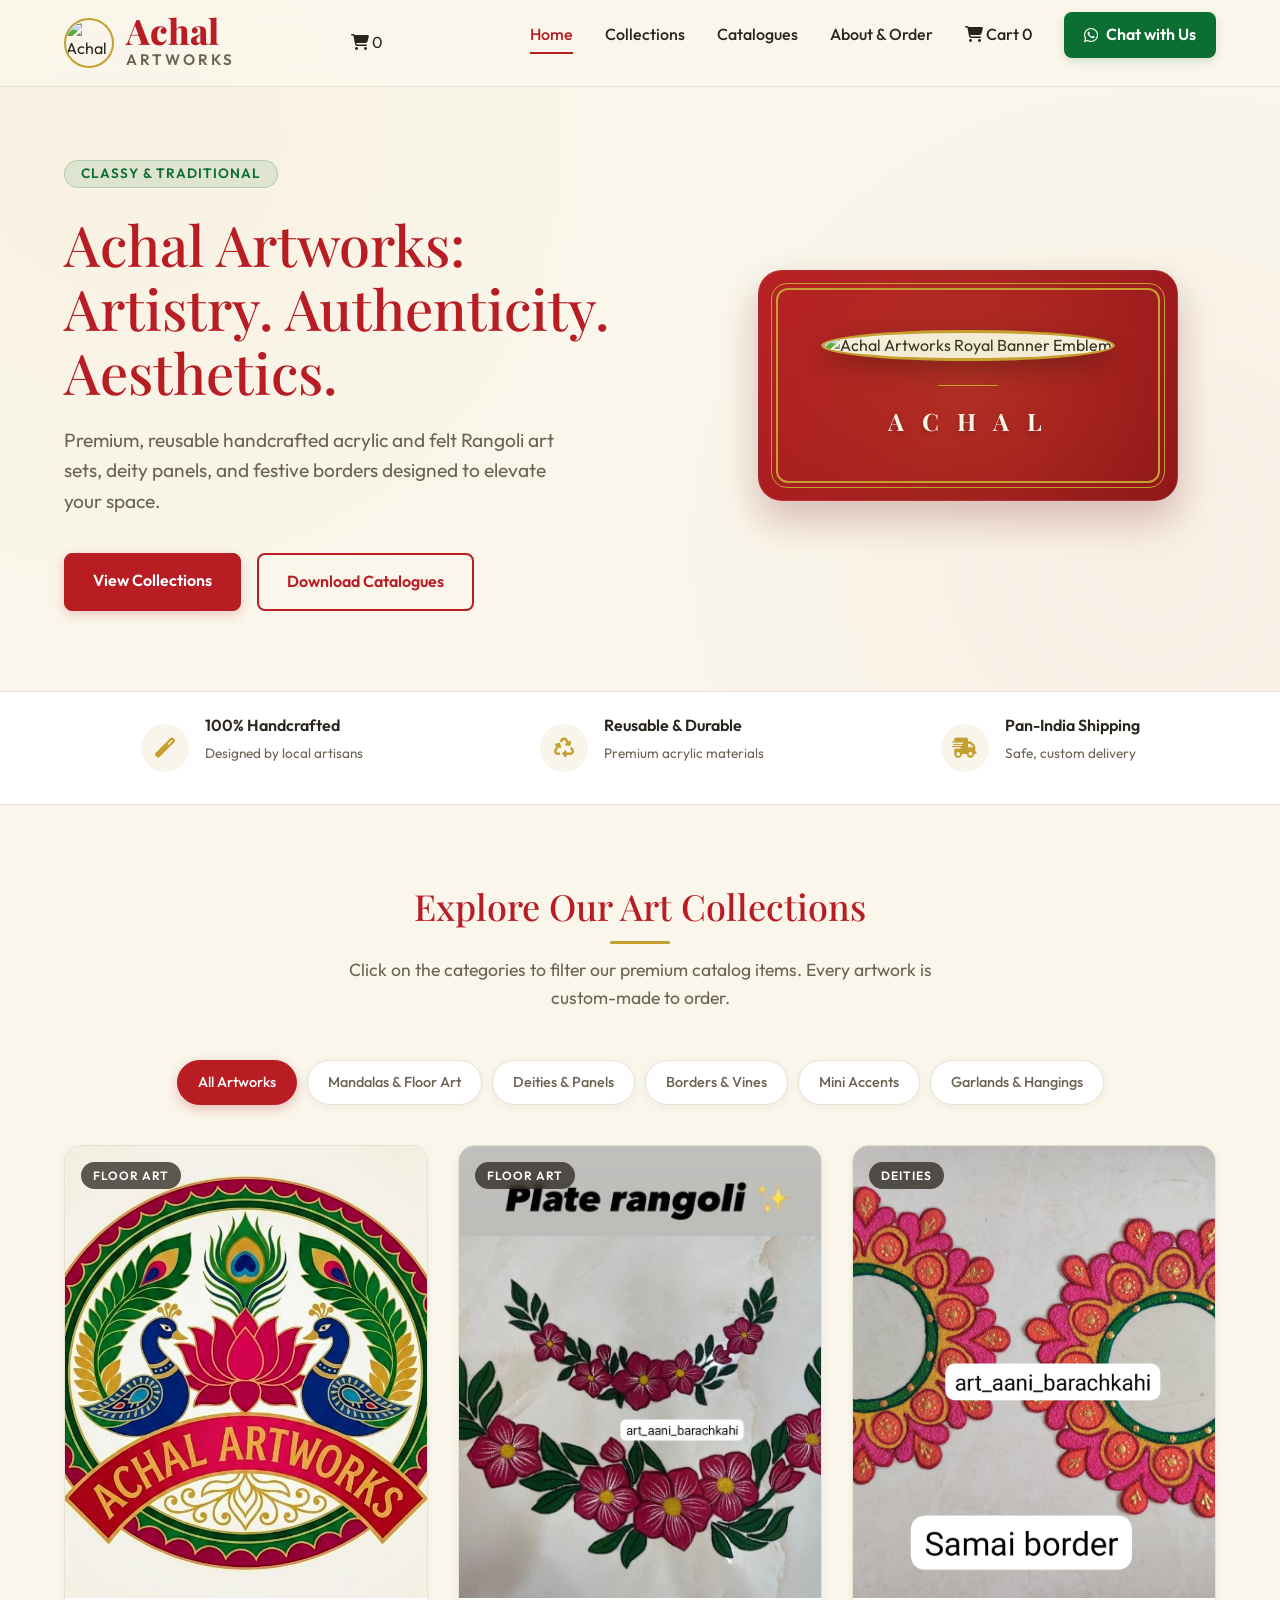
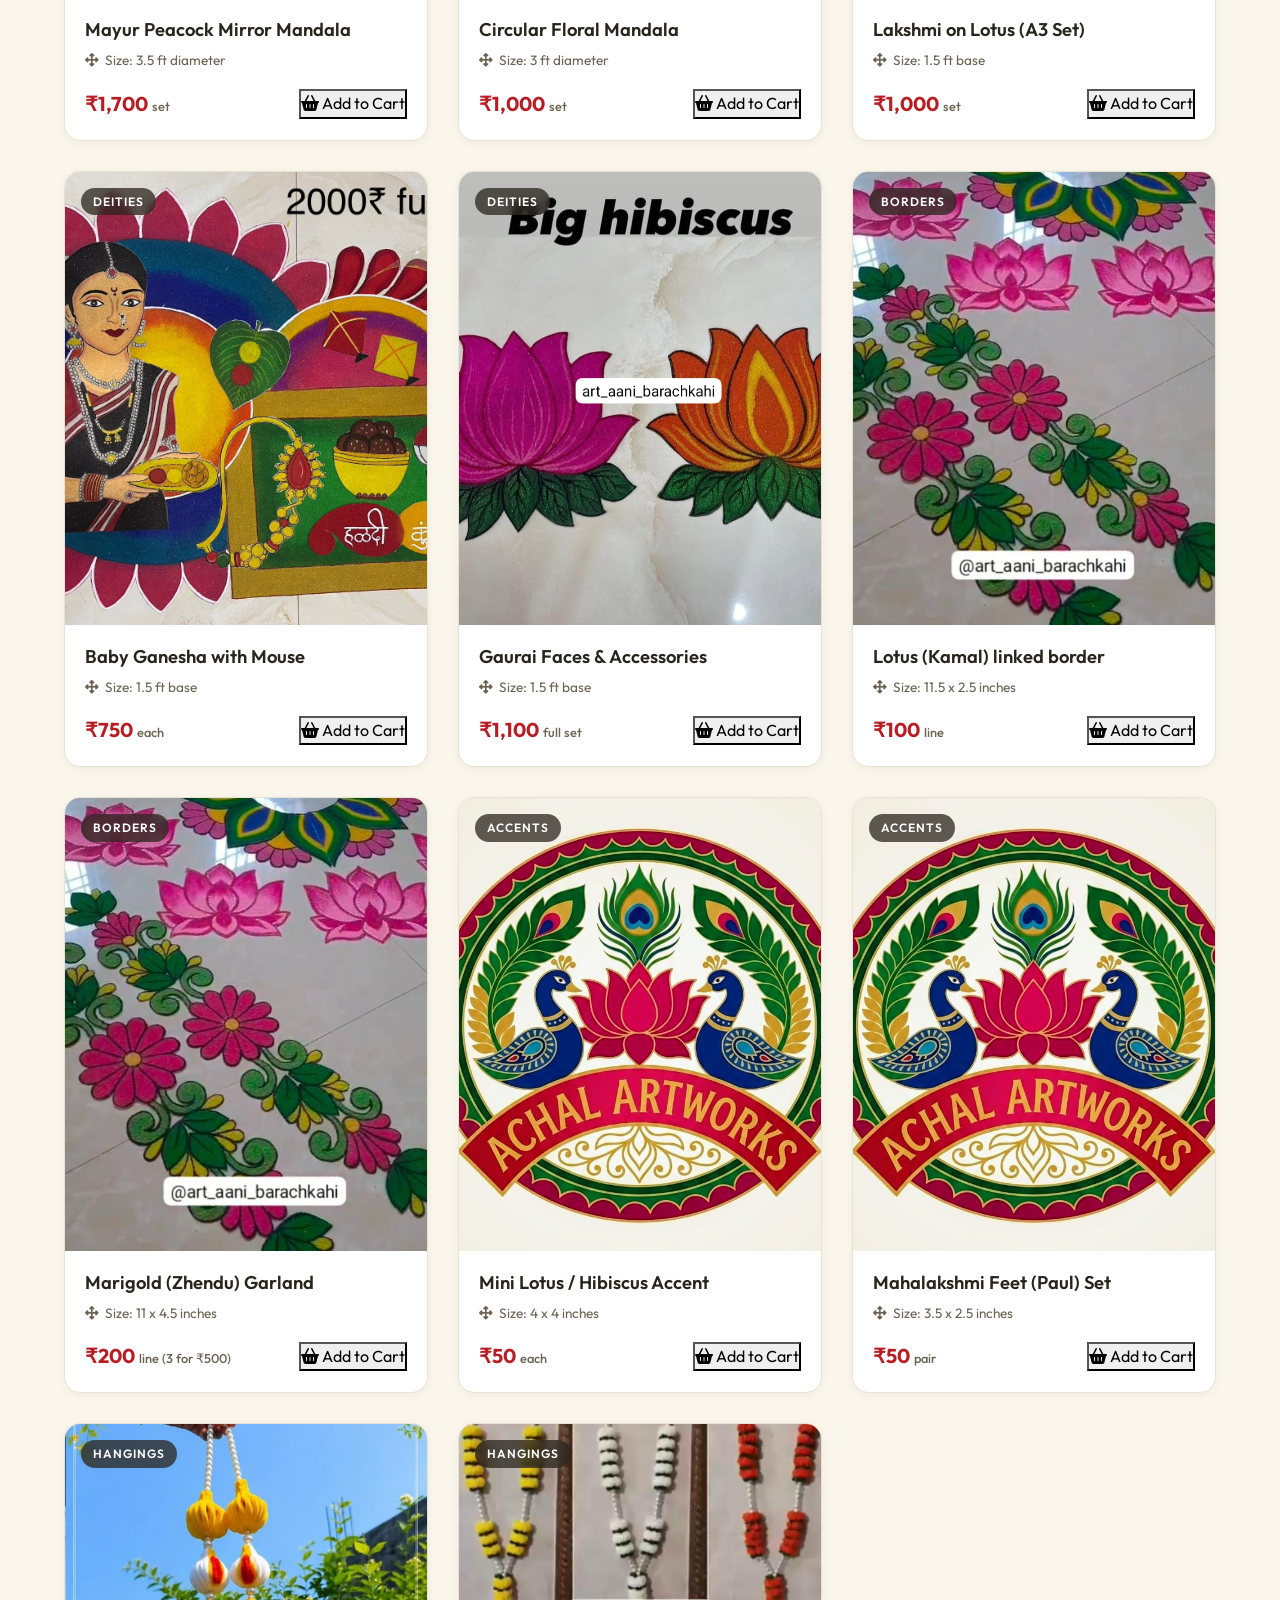
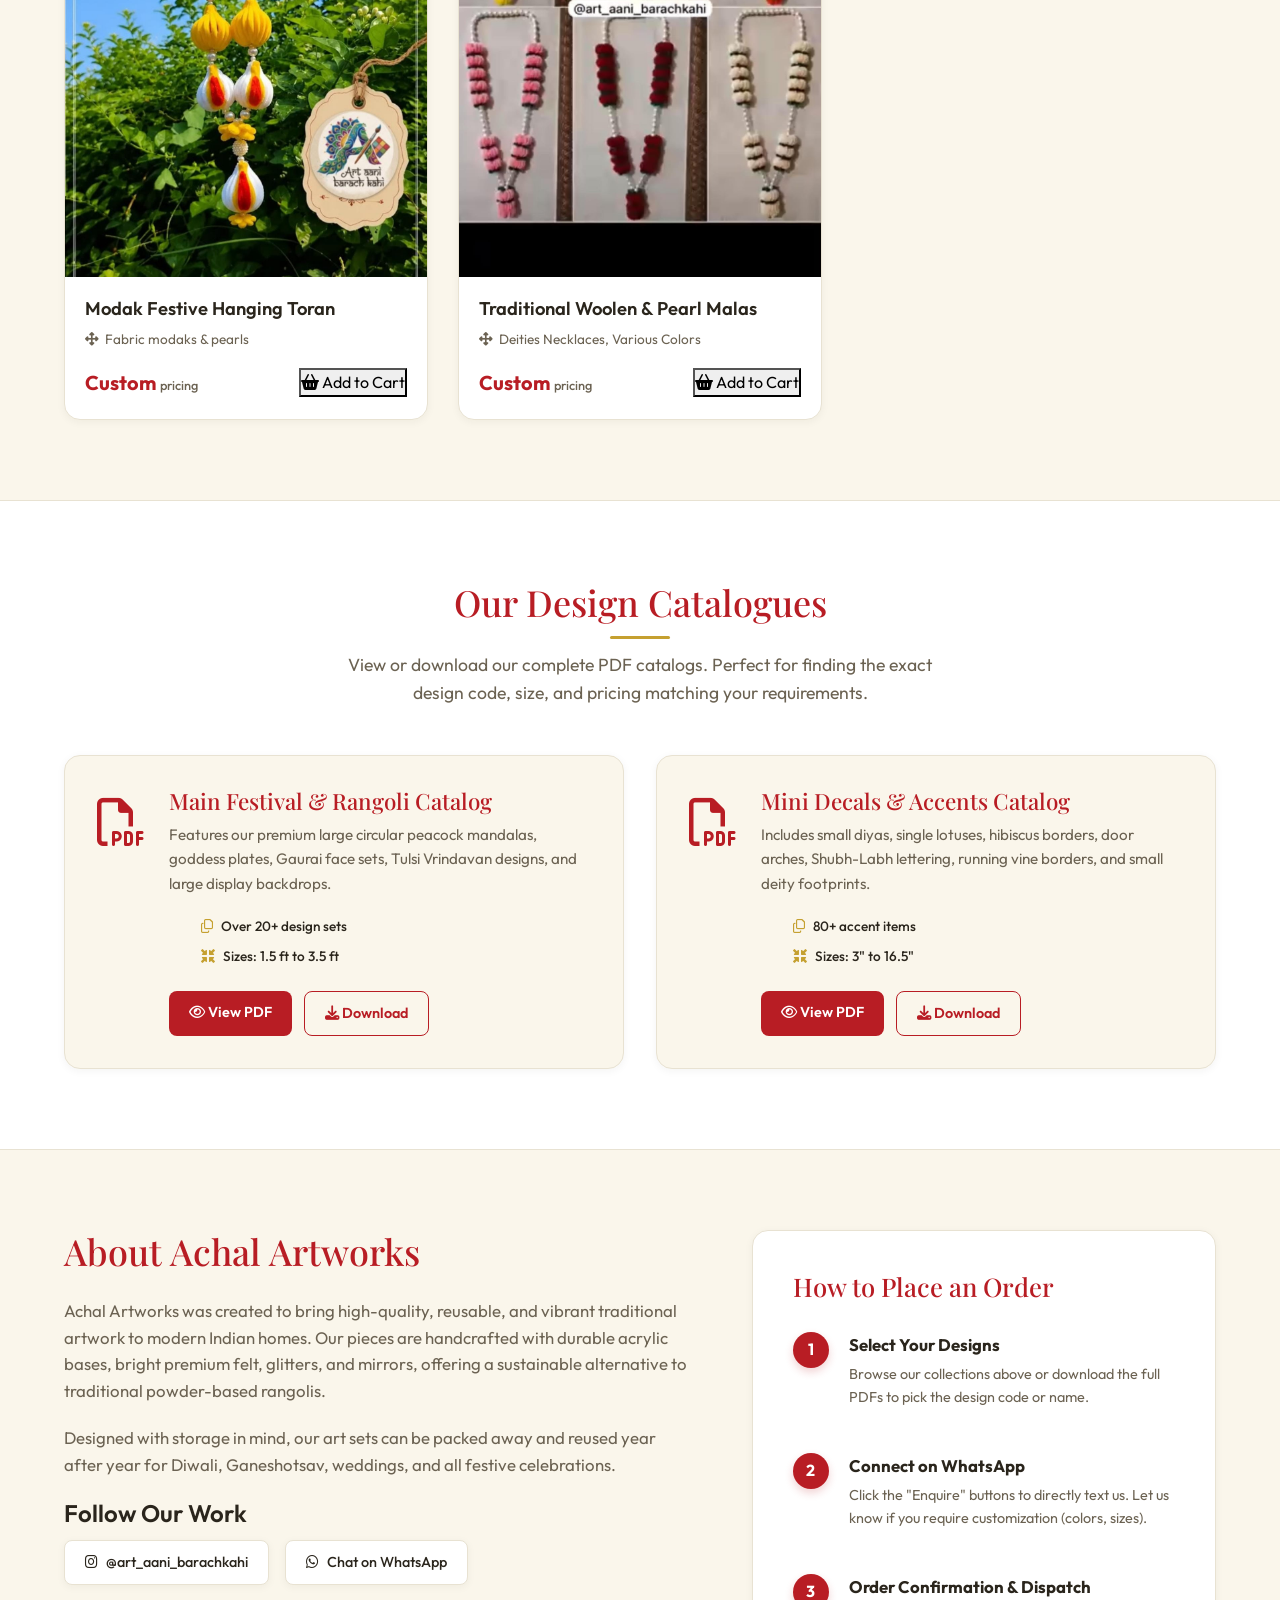
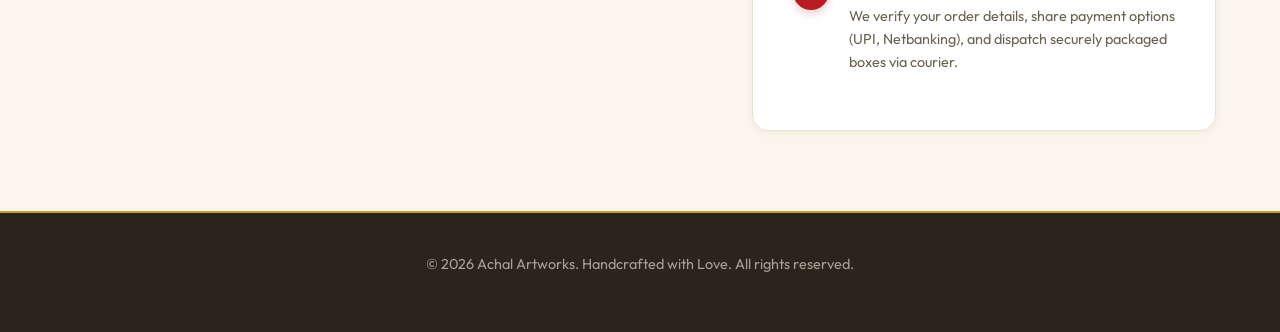
==== commit 051fbf56: "Upgrade product detail modal to Bootstrap 5 Modal component with cache-busting assets" ====
--- a/index.html
+++ b/index.html
@@ -25,8 +25,10 @@
     <link href="https://fonts.googleapis.com/css2?family=Outfit:wght@300;400;500;600;700;800&family=Playfair+Display:ital,wght@0,400..900;1,400..900&display=swap" rel="stylesheet">
     <!-- FontAwesome Icons for UI -->
     <link rel="stylesheet" href="https://cdnjs.cloudflare.com/ajax/libs/font-awesome/6.4.0/css/all.min.css">
+    <!-- Bootstrap 5 CSS -->
+    <link href="https://cdn.jsdelivr.net/npm/bootstrap@5.3.3/dist/css/bootstrap.min.css" rel="stylesheet">
     <!-- Main Stylesheet -->
-    <link rel="stylesheet" href="style.css">
+    <link rel="stylesheet" href="style.css?v=3.0">
 </head>
 <body>
 
@@ -448,63 +450,73 @@
         </div>
     </footer>
 
-    <!-- Product Detail & Interactive Image Zoom Modal -->
-    <div id="product-modal" class="product-modal" aria-hidden="true" role="dialog">
-        <div class="product-modal-backdrop"></div>
-        <div class="product-modal-container">
-            <button class="modal-close-btn" aria-label="Close modal">&times;</button>
-            <div class="product-modal-grid">
-                <!-- Left: Interactive Image Zoom Area -->
-                <div class="modal-image-area">
-                    <div class="zoom-toolbar">
-                        <button id="modal-zoom-in" class="zoom-btn" title="Zoom In"><i class="fas fa-search-plus"></i></button>
-                        <button id="modal-zoom-out" class="zoom-btn" title="Zoom Out"><i class="fas fa-search-minus"></i></button>
-                        <button id="modal-zoom-reset" class="zoom-btn" title="Reset Zoom"><i class="fas fa-undo"></i></button>
-                        <span class="zoom-level-badge" id="zoom-level">100%</span>
-                    </div>
-                    <div class="modal-image-viewport" id="modal-img-viewport">
-                        <img id="modal-product-img" src="" alt="Product Detail Image" draggable="false">
-                    </div>
-                    <p class="zoom-instructions"><i class="fas fa-info-circle"></i> Use mouse wheel, drag image, or buttons above to zoom & inspect details</p>
-                </div>
-                <!-- Right: Product Details Column -->
-                <div class="modal-details-area">
-                    <span id="modal-product-category" class="badge">Floor Art</span>
-                    <h2 id="modal-product-title">Product Title</h2>
-                    <p id="modal-product-specs" class="art-specs"><i class="fas fa-up-down-left-right"></i> <span>Size: 3 ft</span></p>
-                    
-                    <div class="modal-price-box">
-                        <span id="modal-product-price" class="price">₹1,000</span>
-                    </div>
-
-                    <div class="modal-description">
-                        <h4>Product Highlights</h4>
-                        <ul>
-                            <li><i class="fas fa-gem"></i> Handcrafted premium acrylic base with felt & mirrors</li>
-                            <li><i class="fas fa-shield-halved"></i> 100% Reusable, water-resistant & durable</li>
-                            <li><i class="fas fa-sparkles"></i> Ideal for Diwali, Puja setups, weddings & festive decor</li>
-                        </ul>
-                    </div>
-
-                    <div class="modal-qty-row">
-                        <label for="modal-qty-input">Quantity:</label>
-                        <div class="qty-control">
-                            <button id="modal-qty-minus" class="qty-btn" type="button">-</button>
-                            <input id="modal-qty-input" type="number" value="1" min="1" max="50">
-                            <button id="modal-qty-plus" class="qty-btn" type="button">+</button>
-                        </div>
-                    </div>
-
-                    <div class="modal-actions">
-                        <button id="modal-add-to-cart-btn" class="btn-primary btn-block"><i class="fas fa-shopping-basket"></i> Add to Cart</button>
-                        <a id="modal-whatsapp-btn" href="#" target="_blank" class="btn-secondary btn-block"><i class="fab fa-whatsapp"></i> Order / Enquire on WhatsApp</a>
+    <!-- Bootstrap 5 Product Detail & Interactive Image Zoom Modal -->
+    <div class="modal fade" id="productModal" tabindex="-1" aria-labelledby="productModalTitle" aria-hidden="true">
+        <div class="modal-dialog modal-dialog-centered modal-xl">
+            <div class="modal-content border-0 shadow-lg rounded-4 overflow-hidden">
+                <div class="modal-header border-0 pb-0 position-relative z-3">
+                    <button type="button" class="btn-close ms-auto" data-bs-dismiss="modal" aria-label="Close"></button>
+                </div>
+                <div class="modal-body p-0">
+                    <div class="row g-0">
+                        <!-- Left: Interactive Image Zoom Area -->
+                        <div class="col-lg-6 bg-dark position-relative d-flex flex-column align-items-center justify-content-center p-3" style="min-height: 420px; user-select: none;">
+                            <div class="position-absolute top-0 start-0 m-3 z-3 bg-dark bg-opacity-75 rounded-pill px-3 py-1 d-flex align-items-center gap-2 border border-secondary">
+                                <button id="modal-zoom-in" class="btn btn-sm btn-outline-light rounded-circle" style="width:34px;height:34px;" title="Zoom In"><i class="fas fa-search-plus"></i></button>
+                                <button id="modal-zoom-out" class="btn btn-sm btn-outline-light rounded-circle" style="width:34px;height:34px;" title="Zoom Out"><i class="fas fa-search-minus"></i></button>
+                                <button id="modal-zoom-reset" class="btn btn-sm btn-outline-light rounded-circle" style="width:34px;height:34px;" title="Reset Zoom"><i class="fas fa-undo"></i></button>
+                                <span id="zoom-level" class="badge text-light fw-bold px-2">100%</span>
+                            </div>
+                            <div id="modal-img-viewport" class="w-100 h-100 d-flex align-items-center justify-content-center overflow-hidden" style="cursor: grab;">
+                                <img id="modal-product-img" src="" alt="Product Detail Image" class="img-fluid rounded" style="max-height: 65vh; object-fit: contain; transition: transform 0.1s ease-out;" draggable="false">
+                            </div>
+                            <p class="text-light text-opacity-75 small mb-0 mt-2 text-center"><i class="fas fa-info-circle"></i> Use mouse wheel, drag image, or buttons above to zoom & inspect details</p>
+                        </div>
+                        
+                        <!-- Right: Product Details Column -->
+                        <div class="col-lg-6 p-4 p-md-5 d-flex flex-column justify-content-between">
+                            <div>
+                                <span id="modal-product-category" class="badge bg-success bg-opacity-10 text-success border border-success mb-3 px-3 py-2 uppercase tracking-wide fw-bold">Floor Art</span>
+                                <h2 id="modal-product-title" class="fw-bold mb-2 text-primary" style="font-family: var(--font-heading);">Product Title</h2>
+                                <p id="modal-product-specs" class="text-muted mb-3"><i class="fas fa-up-down-left-right me-2"></i><span>Size: 3 ft</span></p>
+                                
+                                <div class="modal-price-box mb-3">
+                                    <span id="modal-product-price" class="fs-2 fw-bold text-danger">₹1,000</span>
+                                </div>
+
+                                <div class="modal-description mb-4">
+                                    <h6 class="text-uppercase text-muted fw-bold small mb-2">Product Highlights</h6>
+                                    <ul class="list-unstyled small text-dark d-flex flex-column gap-2 mb-0">
+                                        <li><i class="fas fa-gem text-success me-2 fs-6"></i> Handcrafted premium acrylic base with felt & mirrors</li>
+                                        <li><i class="fas fa-shield-halved text-success me-2 fs-6"></i> 100% Reusable, water-resistant & durable</li>
+                                        <li><i class="fas fa-sparkles text-success me-2 fs-6"></i> Ideal for Diwali, Puja setups, weddings & festive decor</li>
+                                    </ul>
+                                </div>
+
+                                <div class="d-flex align-items-center gap-3 mb-4">
+                                    <label for="modal-qty-input" class="fw-bold text-dark small mb-0">Quantity:</label>
+                                    <div class="input-group input-group-sm" style="width: 130px;">
+                                        <button id="modal-qty-minus" class="btn btn-outline-secondary fw-bold" type="button">-</button>
+                                        <input id="modal-qty-input" type="number" class="form-control text-center fw-bold fs-6" value="1" min="1" max="50">
+                                        <button id="modal-qty-plus" class="btn btn-outline-secondary fw-bold" type="button">+</button>
+                                    </div>
+                                </div>
+                            </div>
+
+                            <div class="d-grid gap-2">
+                                <button id="modal-add-to-cart-btn" class="btn btn-danger btn-lg fw-bold shadow-sm"><i class="fas fa-shopping-basket me-2"></i> Add to Cart</button>
+                                <a id="modal-whatsapp-btn" href="#" target="_blank" class="btn btn-outline-success btn-lg fw-bold"><i class="fab fa-whatsapp me-2"></i> Order / Enquire on WhatsApp</a>
+                            </div>
+                        </div>
                     </div>
                 </div>
             </div>
         </div>
     </div>
 
+    <!-- Bootstrap 5 JS Bundle -->
+    <script src="https://cdn.jsdelivr.net/npm/bootstrap@5.3.3/dist/js/bootstrap.bundle.min.js"></script>
     <!-- Main JS script -->
-    <script src="script.js"></script>
+    <script src="script.js?v=3.0"></script>
 </body>
 </html>
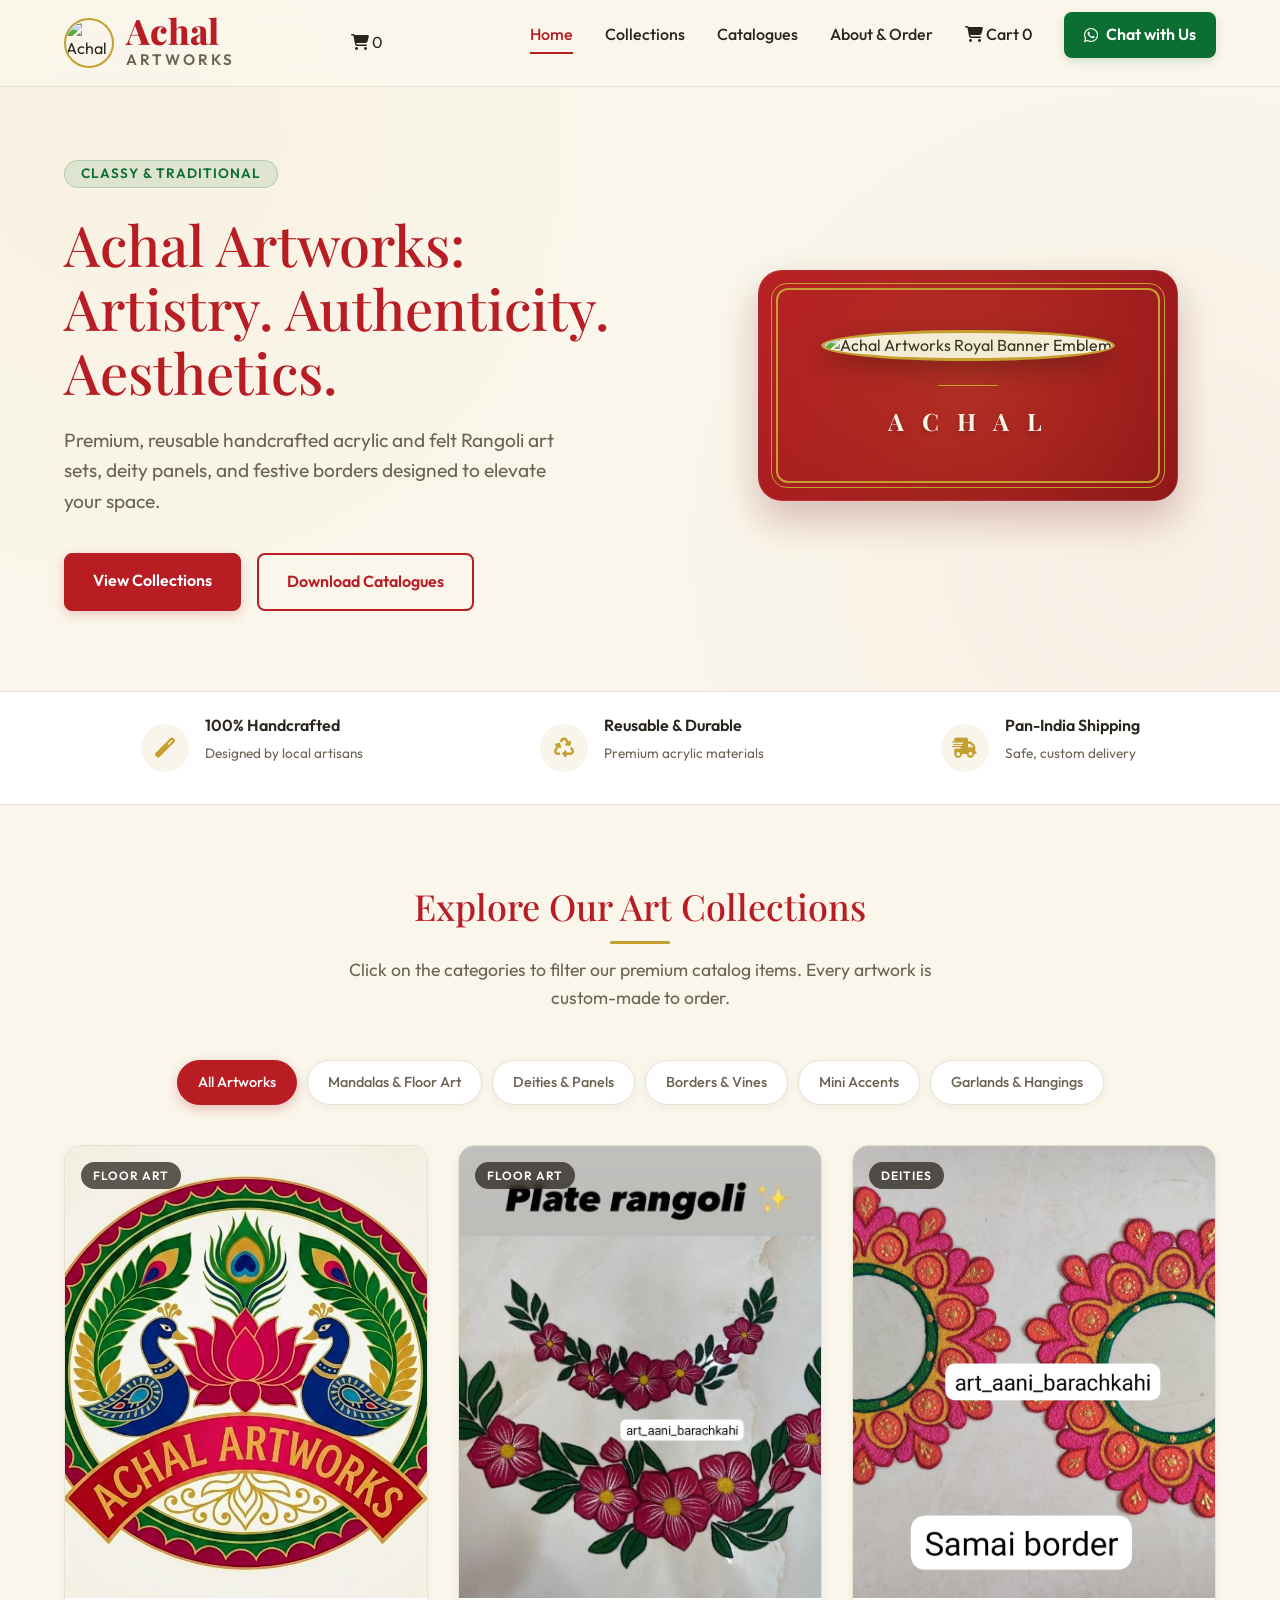
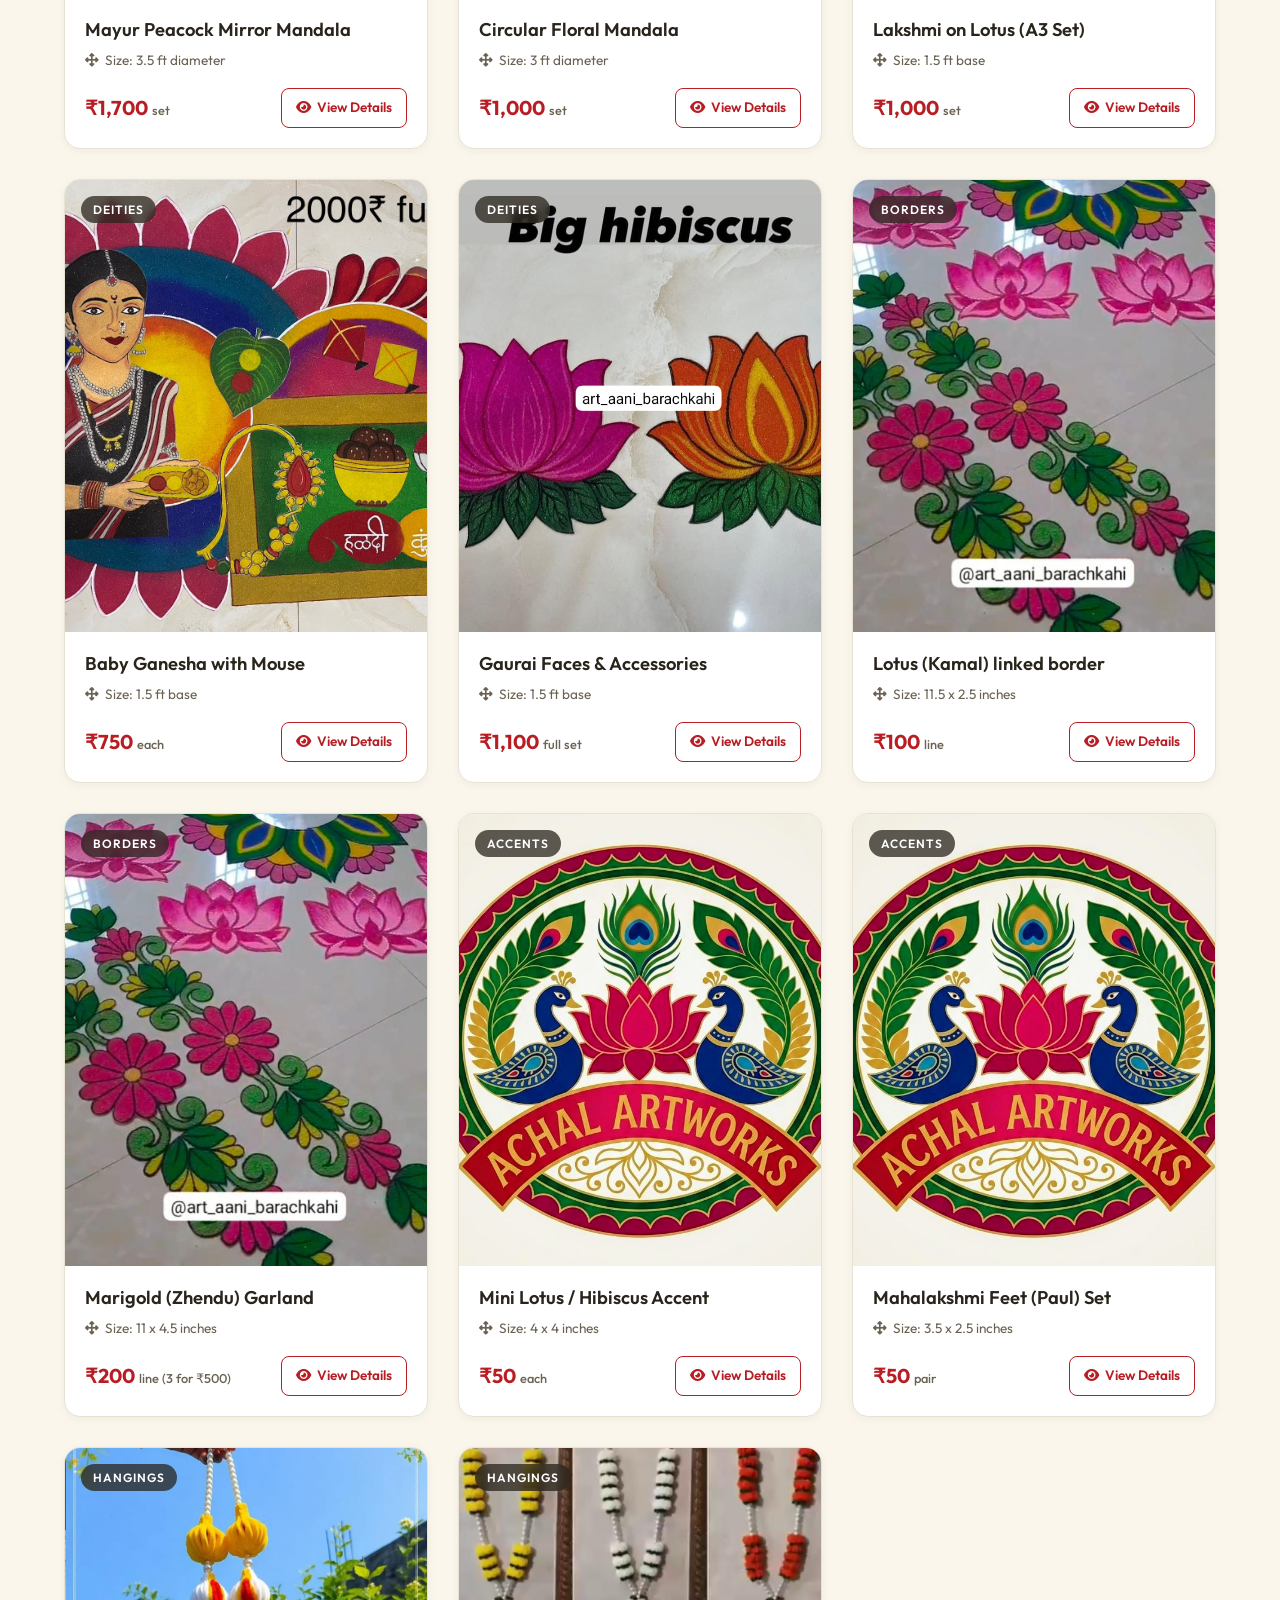
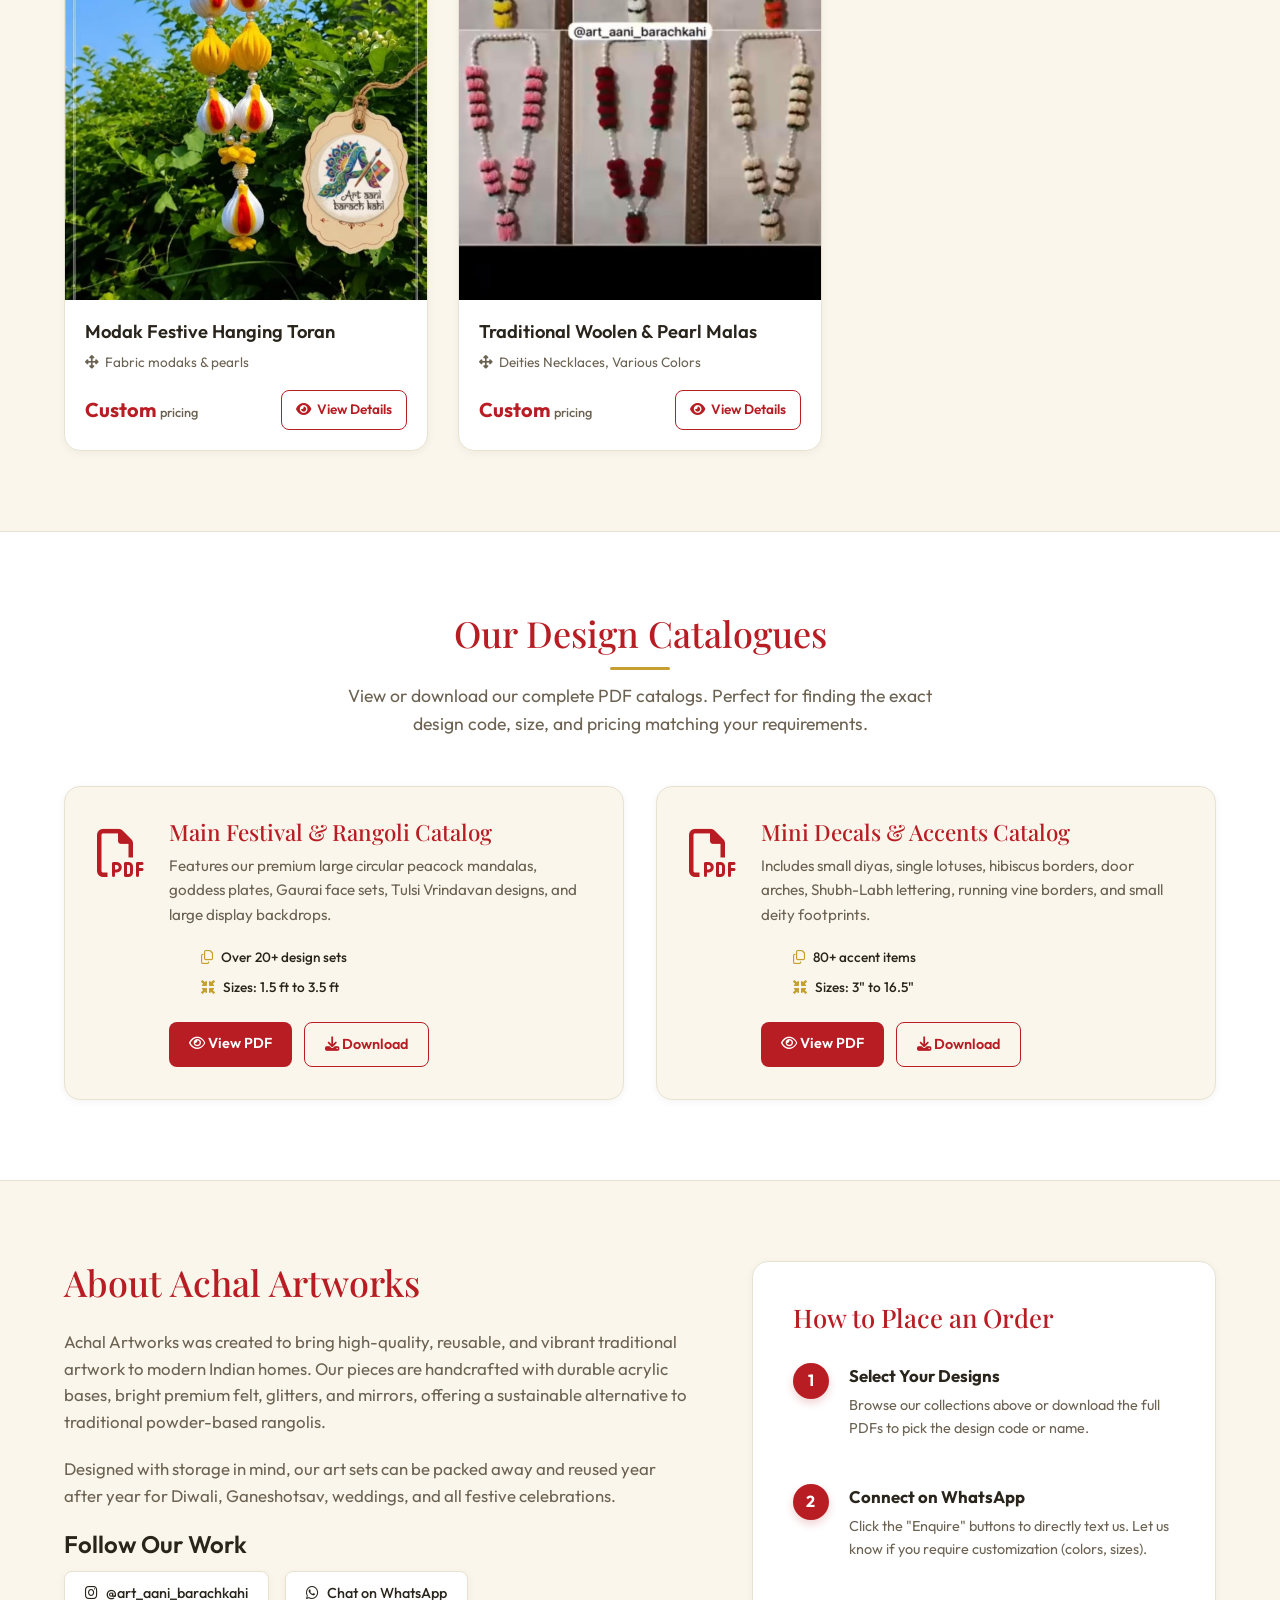
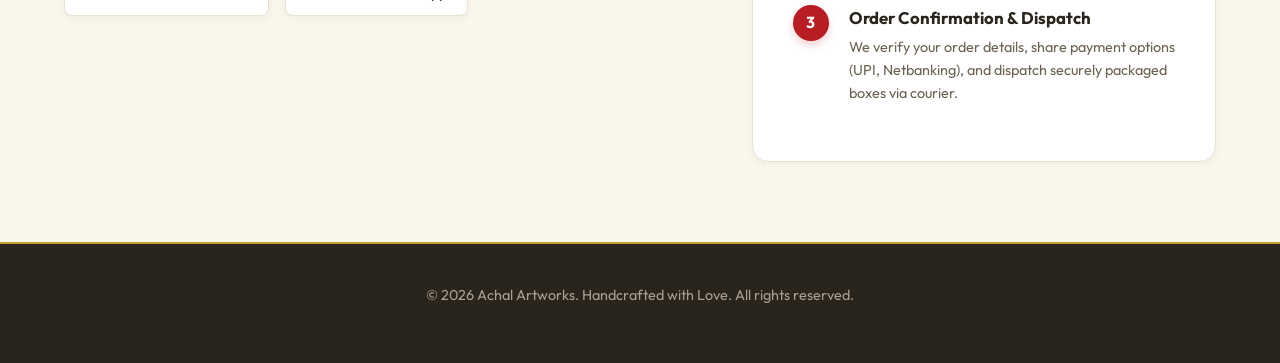
==== commit 9c0dbaa3: "Remove Add to Cart button from initial product cards and add View Details trigger" ====
--- a/index.html
+++ b/index.html
@@ -148,7 +148,7 @@
                 
                 <!-- Mandalas & Floor Art -->
                 <div class="gallery-item" data-category="mandalas">
-                    <div class="art-card">
+                    <div class="art-card" data-id="mayur-peacock" data-name="Mayur Peacock Mirror Mandala" data-price="1700" data-size="3.5 ft diameter" data-image="assets/art4.jpg">
                         <div class="art-img-container">
                             <img src="assets/logo.png" alt="Achal Artworks Brand Mandala Logo">
                             <div class="art-category">Floor Art</div>
@@ -158,14 +158,14 @@
                             <p class="art-specs"><i class="fas fa-up-down-left-right"></i> Size: 3.5 ft diameter</p>
                             <div class="art-price-row">
                                 <span class="price">₹1,700 <small>set</small></span>
-                                <button class="btn-add-to-cart" data-id="mayur-peacock" data-name="Mayur Peacock Mirror Mandala" data-price="1700" data-size="3.5 ft diameter" data-image="assets/art4.jpg"><i class="fas fa-shopping-basket"></i> Add to Cart</button>
+                                <span class="btn-view-details"><i class="fas fa-eye"></i> View Details</span>
                             </div>
                         </div>
                     </div>
                 </div>
 
                 <div class="gallery-item" data-category="mandalas">
-                    <div class="art-card">
+                    <div class="art-card" data-id="circular-floral" data-name="Circular Floral Mandala" data-price="1000" data-size="3 ft diameter" data-image="assets/art7.jpg">
                         <div class="art-img-container">
                             <img src="assets/art7.jpg" alt="Floral Circular Mandala">
                             <div class="art-category">Floor Art</div>
@@ -175,7 +175,7 @@
                             <p class="art-specs"><i class="fas fa-up-down-left-right"></i> Size: 3 ft diameter</p>
                             <div class="art-price-row">
                                 <span class="price">₹1,000 <small>set</small></span>
-                                <button class="btn-add-to-cart" data-id="circular-floral" data-name="Circular Floral Mandala" data-price="1000" data-size="3 ft diameter" data-image="assets/art7.jpg"><i class="fas fa-shopping-basket"></i> Add to Cart</button>
+                                <span class="btn-view-details"><i class="fas fa-eye"></i> View Details</span>
                             </div>
                         </div>
                     </div>
@@ -183,9 +183,8 @@
 
                 <!-- Deities & Panels -->
                 <div class="gallery-item" data-category="deities">
-                    <div class="art-card">
-                        <div class="art-img-container">
-                            <!-- We can use art5.jpg or another sample for Lakshmi -->
+                    <div class="art-card" data-id="lakshmi-lotus" data-name="Lakshmi on Lotus (A3 Set)" data-price="1000" data-size="1.5 ft base" data-image="assets/art5.jpg">
+                        <div class="art-img-container">
                             <img src="assets/art5.jpg" alt="Lakshmi Sitting on Lotus">
                             <div class="art-category">Deities</div>
                         </div>
@@ -194,14 +193,14 @@
                             <p class="art-specs"><i class="fas fa-up-down-left-right"></i> Size: 1.5 ft base</p>
                             <div class="art-price-row">
                                 <span class="price">₹1,000 <small>set</small></span>
-                                <button class="btn-add-to-cart" data-id="lakshmi-lotus" data-name="Lakshmi on Lotus (A3 Set)" data-price="1000" data-size="1.5 ft base" data-image="assets/art5.jpg"><i class="fas fa-shopping-basket"></i> Add to Cart</button>
+                                <span class="btn-view-details"><i class="fas fa-eye"></i> View Details</span>
                             </div>
                         </div>
                     </div>
                 </div>
 
                 <div class="gallery-item" data-category="deities">
-                    <div class="art-card">
+                    <div class="art-card" data-id="baby-ganesha" data-name="Baby Ganesha with Mouse" data-price="750" data-size="1.5 ft base" data-image="assets/art6.jpg">
                         <div class="art-img-container">
                             <img src="assets/art6.jpg" alt="Baby Ganesha Decal">
                             <div class="art-category">Deities</div>
@@ -211,14 +210,14 @@
                             <p class="art-specs"><i class="fas fa-up-down-left-right"></i> Size: 1.5 ft base</p>
                             <div class="art-price-row">
                                 <span class="price">₹750 <small>each</small></span>
-                                <button class="btn-add-to-cart" data-id="baby-ganesha" data-name="Baby Ganesha with Mouse" data-price="750" data-size="1.5 ft base" data-image="assets/art6.jpg"><i class="fas fa-shopping-basket"></i> Add to Cart</button>
+                                <span class="btn-view-details"><i class="fas fa-eye"></i> View Details</span>
                             </div>
                         </div>
                     </div>
                 </div>
 
                 <div class="gallery-item" data-category="deities">
-                    <div class="art-card">
+                    <div class="art-card" data-id="gaurai-faces" data-name="Gaurai Faces & Accessories" data-price="1100" data-size="1.5 ft base" data-image="assets/art8.jpg">
                         <div class="art-img-container">
                             <img src="assets/art8.jpg" alt="Devi Gaurai Faces Set">
                             <div class="art-category">Deities</div>
@@ -228,7 +227,7 @@
                             <p class="art-specs"><i class="fas fa-up-down-left-right"></i> Size: 1.5 ft base</p>
                             <div class="art-price-row">
                                 <span class="price">₹1,100 <small>full set</small></span>
-                                <button class="btn-add-to-cart" data-id="gaurai-faces" data-name="Gaurai Faces & Accessories" data-price="1100" data-size="1.5 ft base" data-image="assets/art8.jpg"><i class="fas fa-shopping-basket"></i> Add to Cart</button>
+                                <span class="btn-view-details"><i class="fas fa-eye"></i> View Details</span>
                             </div>
                         </div>
                     </div>
@@ -236,7 +235,7 @@
 
                 <!-- Borders & Vines -->
                 <div class="gallery-item" data-category="borders">
-                    <div class="art-card">
+                    <div class="art-card" data-id="lotus-border" data-name="Lotus (Kamal) linked border" data-price="100" data-size="11.5 x 2.5 inches" data-image="assets/art4.jpg">
                         <div class="art-img-container">
                             <img src="assets/art4.jpg" alt="Kamal Linked Border">
                             <div class="art-category">Borders</div>
@@ -246,14 +245,14 @@
                             <p class="art-specs"><i class="fas fa-up-down-left-right"></i> Size: 11.5 x 2.5 inches</p>
                             <div class="art-price-row">
                                 <span class="price">₹100 <small>line</small></span>
-                                <button class="btn-add-to-cart" data-id="lotus-border" data-name="Lotus (Kamal) linked border" data-price="100" data-size="11.5 x 2.5 inches" data-image="assets/art4.jpg"><i class="fas fa-shopping-basket"></i> Add to Cart</button>
+                                <span class="btn-view-details"><i class="fas fa-eye"></i> View Details</span>
                             </div>
                         </div>
                     </div>
                 </div>
 
                 <div class="gallery-item" data-category="borders">
-                    <div class="art-card">
+                    <div class="art-card" data-id="marigold-garland" data-name="Marigold (Zhendu) Garland" data-price="200" data-size="11 x 4.5 inches" data-image="assets/art4.jpg">
                         <div class="art-img-container">
                             <img src="assets/art4.jpg" alt="Marigold Garland hanging border">
                             <div class="art-category">Borders</div>
@@ -263,7 +262,7 @@
                             <p class="art-specs"><i class="fas fa-up-down-left-right"></i> Size: 11 x 4.5 inches</p>
                             <div class="art-price-row">
                                 <span class="price">₹200 <small>line (3 for ₹500)</small></span>
-                                <button class="btn-add-to-cart" data-id="marigold-garland" data-name="Marigold (Zhendu) Garland" data-price="200" data-size="11 x 4.5 inches" data-image="assets/art4.jpg"><i class="fas fa-shopping-basket"></i> Add to Cart</button>
+                                <span class="btn-view-details"><i class="fas fa-eye"></i> View Details</span>
                             </div>
                         </div>
                     </div>
@@ -271,7 +270,7 @@
 
                 <!-- Mini Accents -->
                 <div class="gallery-item" data-category="accents">
-                    <div class="art-card">
+                    <div class="art-card" data-id="mini-lotus" data-name="Mini Lotus / Hibiscus Accent" data-price="50" data-size="4 x 4 inches" data-image="assets/logo.png">
                         <div class="art-img-container">
                             <img src="assets/art1.jpg" alt="Small Lotus or Hibiscus Accent">
                             <div class="art-category">Accents</div>
@@ -281,14 +280,14 @@
                             <p class="art-specs"><i class="fas fa-up-down-left-right"></i> Size: 4 x 4 inches</p>
                             <div class="art-price-row">
                                 <span class="price">₹50 <small>each</small></span>
-                                <button class="btn-add-to-cart" data-id="mini-lotus" data-name="Mini Lotus / Hibiscus Accent" data-price="50" data-size="4 x 4 inches" data-image="assets/logo.png"><i class="fas fa-shopping-basket"></i> Add to Cart</button>
+                                <span class="btn-view-details"><i class="fas fa-eye"></i> View Details</span>
                             </div>
                         </div>
                     </div>
                 </div>
 
                 <div class="gallery-item" data-category="accents">
-                    <div class="art-card">
+                    <div class="art-card" data-id="mahalakshmi-feet" data-name="Mahalakshmi Feet (Paul) Set" data-price="50" data-size="3.5 x 2.5 inches" data-image="assets/logo.png">
                         <div class="art-img-container">
                             <img src="assets/art1.jpg" alt="Lakshmi Feet / Paul">
                             <div class="art-category">Accents</div>
@@ -298,7 +297,7 @@
                             <p class="art-specs"><i class="fas fa-up-down-left-right"></i> Size: 3.5 x 2.5 inches</p>
                             <div class="art-price-row">
                                 <span class="price">₹50 <small>pair</small></span>
-                                <button class="btn-add-to-cart" data-id="mahalakshmi-feet" data-name="Mahalakshmi Feet (Paul) Set" data-price="50" data-size="3.5 x 2.5 inches" data-image="assets/logo.png"><i class="fas fa-shopping-basket"></i> Add to Cart</button>
+                                <span class="btn-view-details"><i class="fas fa-eye"></i> View Details</span>
                             </div>
                         </div>
                     </div>
@@ -306,7 +305,7 @@
 
                 <!-- Garlands & Hangings -->
                 <div class="gallery-item" data-category="hangings">
-                    <div class="art-card">
+                    <div class="art-card" data-id="modak-hanging" data-name="Modak Festive Hanging Toran" data-price="0" data-size="Fabric modaks & pearls" data-image="assets/art2.jpg">
                         <div class="art-img-container">
                             <img src="assets/art2.jpg" alt="Modak Hanging Garland">
                             <div class="art-category">Hangings</div>
@@ -316,14 +315,14 @@
                             <p class="art-specs"><i class="fas fa-up-down-left-right"></i> Fabric modaks & pearls</p>
                             <div class="art-price-row">
                                 <span class="price">Custom <small>pricing</small></span>
-                                <button class="btn-add-to-cart" data-id="modak-hanging" data-name="Modak Festive Hanging Toran" data-price="0" data-size="Fabric modaks & pearls" data-image="assets/art2.jpg"><i class="fas fa-shopping-basket"></i> Add to Cart</button>
+                                <span class="btn-view-details"><i class="fas fa-eye"></i> View Details</span>
                             </div>
                         </div>
                     </div>
                 </div>
 
                 <div class="gallery-item" data-category="hangings">
-                    <div class="art-card">
+                    <div class="art-card" data-id="woolen-malas" data-name="Traditional Woolen & Pearl Malas" data-price="0" data-size="Deities Necklaces, Various Colors" data-image="assets/art3.jpg">
                         <div class="art-img-container">
                             <img src="assets/art3.jpg" alt="Colorful Woolen Malas">
                             <div class="art-category">Hangings</div>
@@ -333,7 +332,7 @@
                             <p class="art-specs"><i class="fas fa-up-down-left-right"></i> Deities Necklaces, Various Colors</p>
                             <div class="art-price-row">
                                 <span class="price">Custom <small>pricing</small></span>
-                                <button class="btn-add-to-cart" data-id="woolen-malas" data-name="Traditional Woolen & Pearl Malas" data-price="0" data-size="Deities Necklaces, Various Colors" data-image="assets/art3.jpg"><i class="fas fa-shopping-basket"></i> Add to Cart</button>
+                                <span class="btn-view-details"><i class="fas fa-eye"></i> View Details</span>
                             </div>
                         </div>
                     </div>
--- a/style.css
+++ b/style.css
@@ -617,6 +617,26 @@
 
 .btn-wa-order:hover {
     background-color: #085022;
+}
+
+.btn-view-details {
+    background-color: transparent;
+    color: var(--color-primary);
+    font-size: 0.85rem;
+    font-weight: 600;
+    padding: 8px 14px;
+    border-radius: var(--border-radius-sm);
+    border: 1px solid var(--color-primary);
+    transition: var(--transition-fast);
+    display: inline-flex;
+    align-items: center;
+    gap: 6px;
+    cursor: pointer;
+}
+
+.art-card:hover .btn-view-details {
+    background-color: var(--color-primary);
+    color: #ffffff;
 }
 
 /* Catalogues Section */
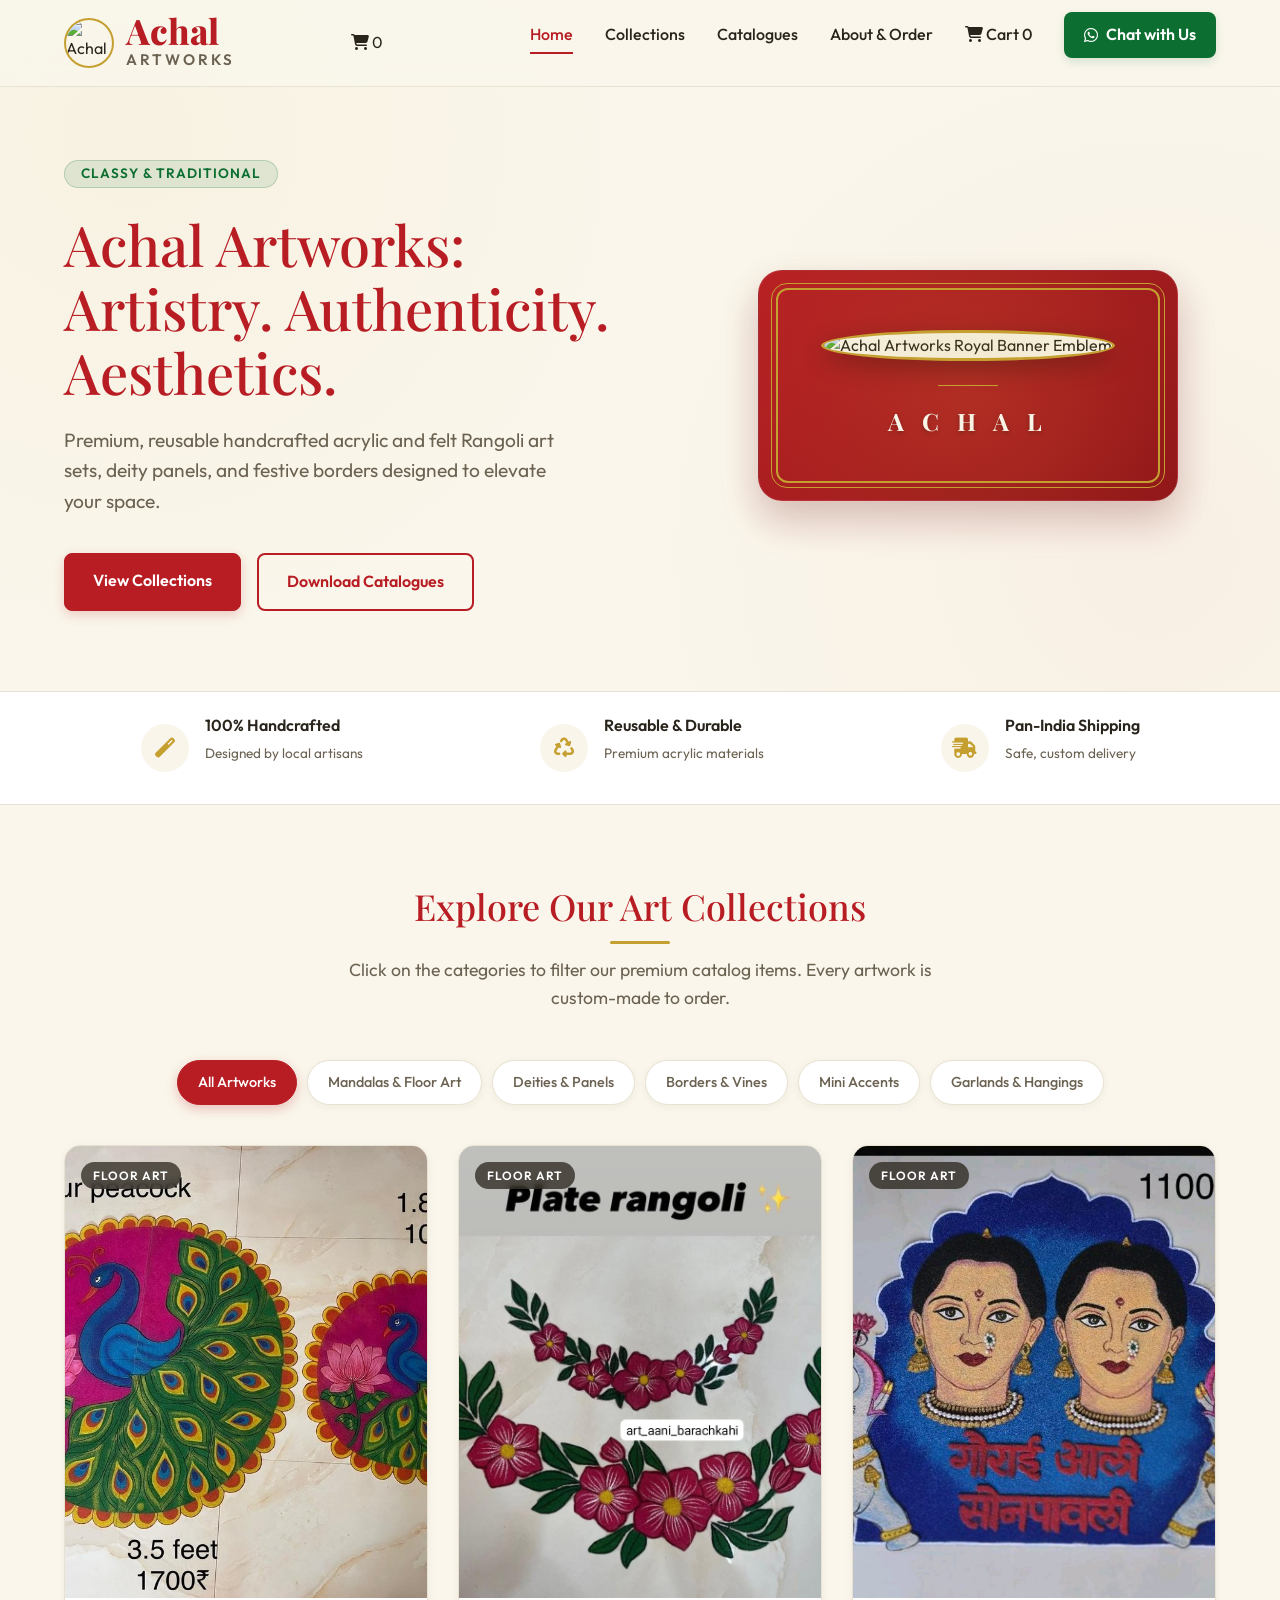
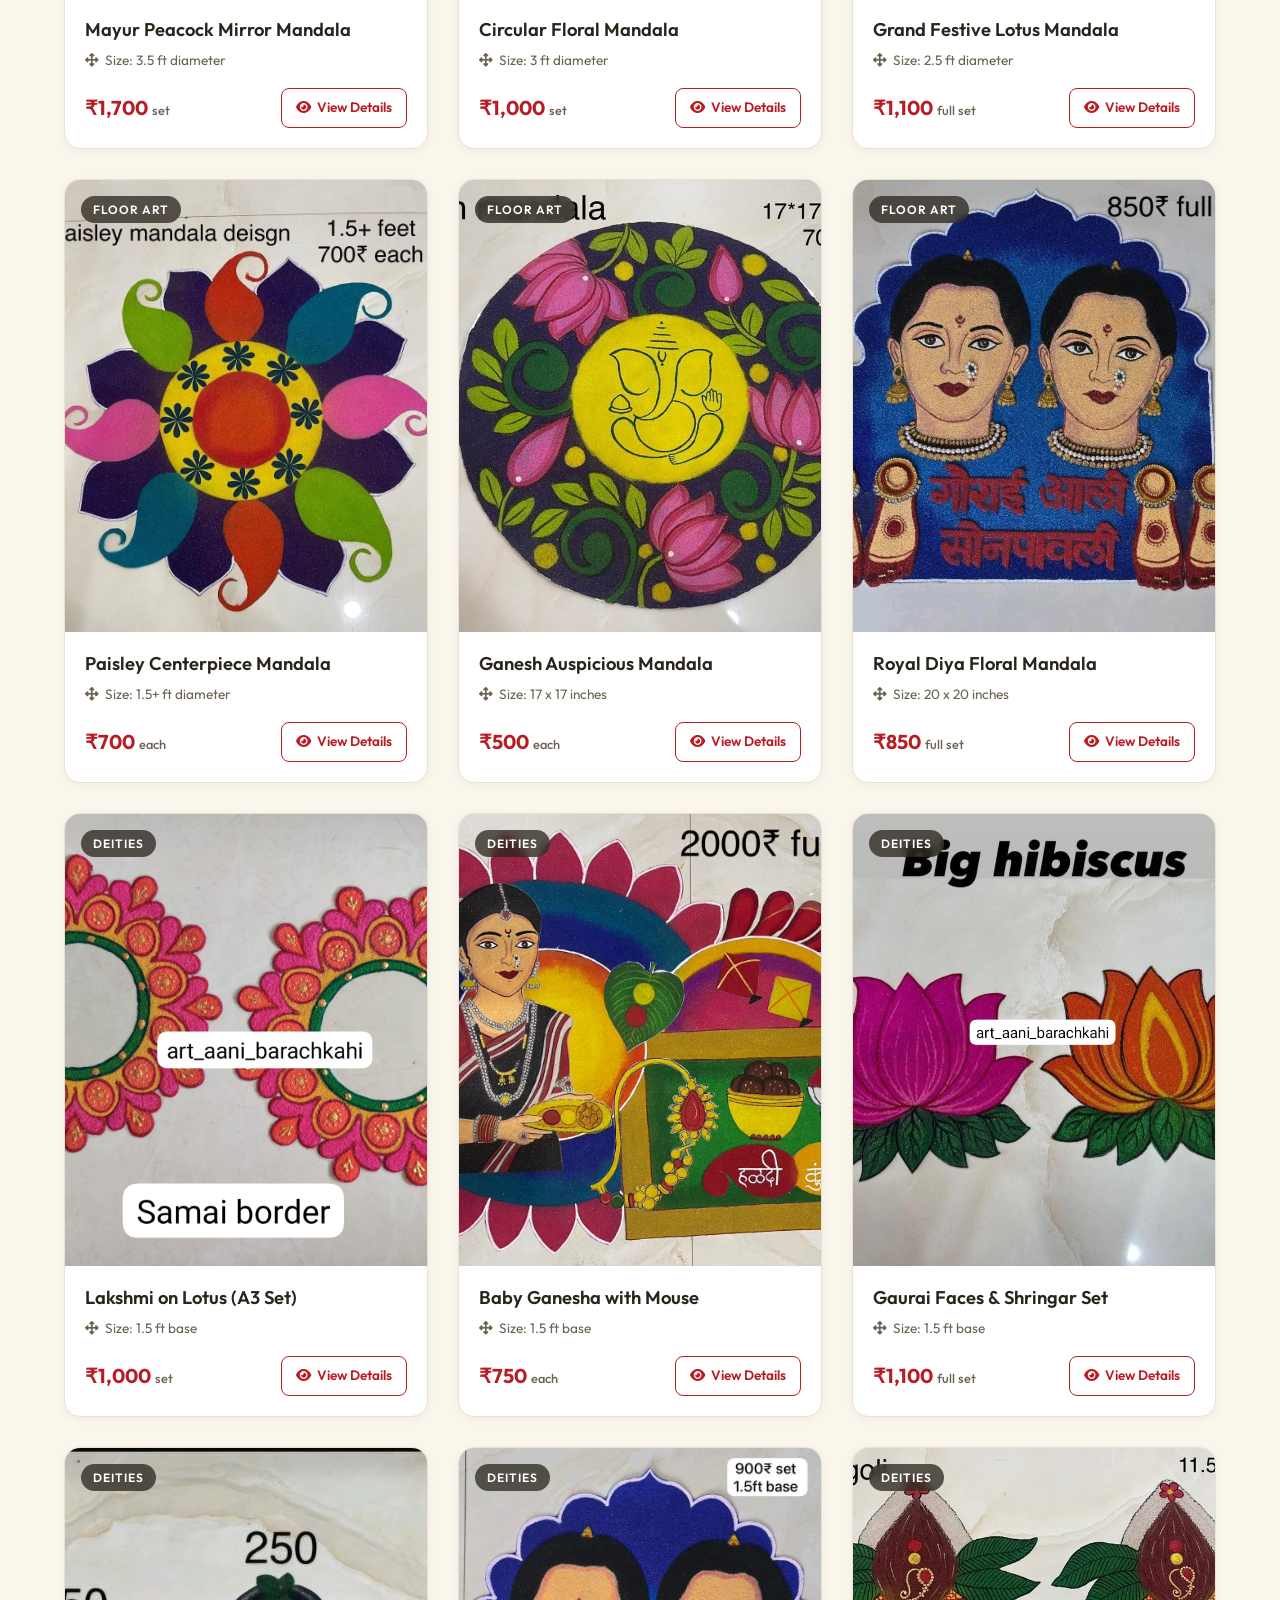
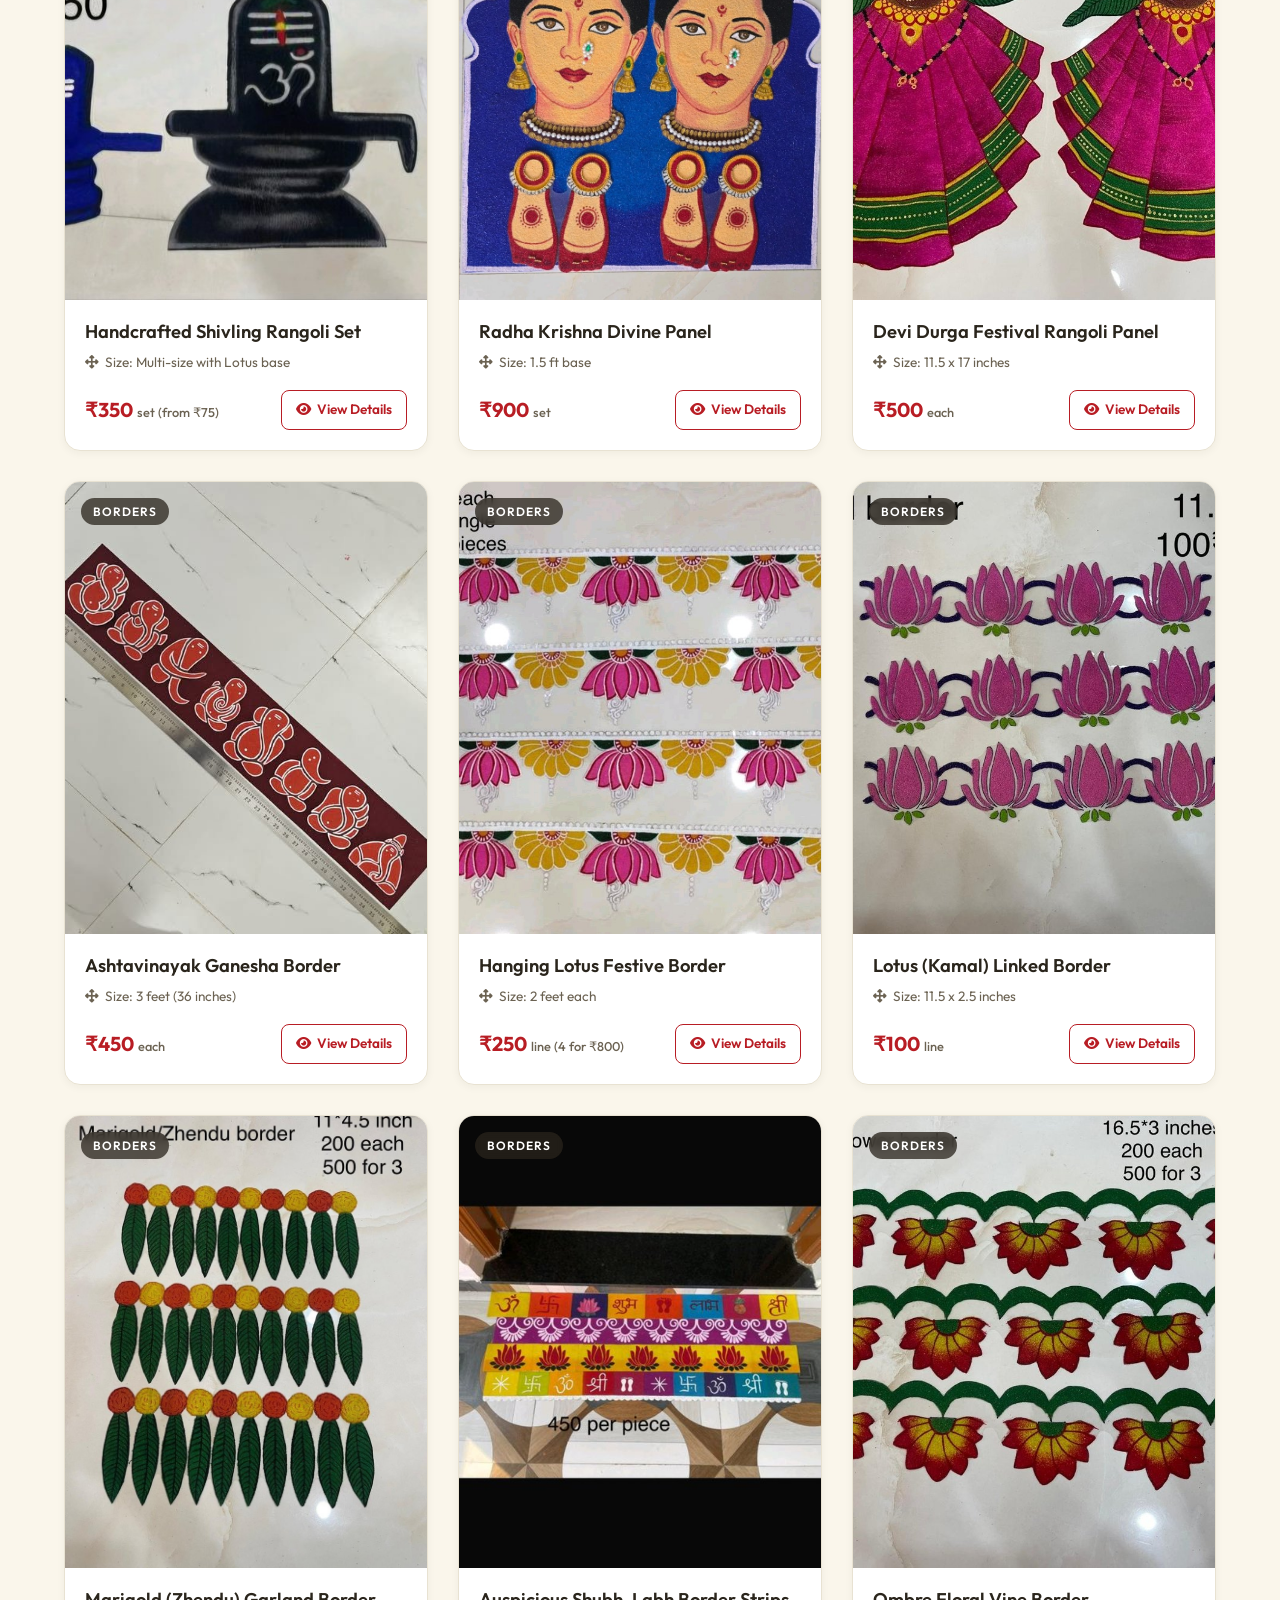
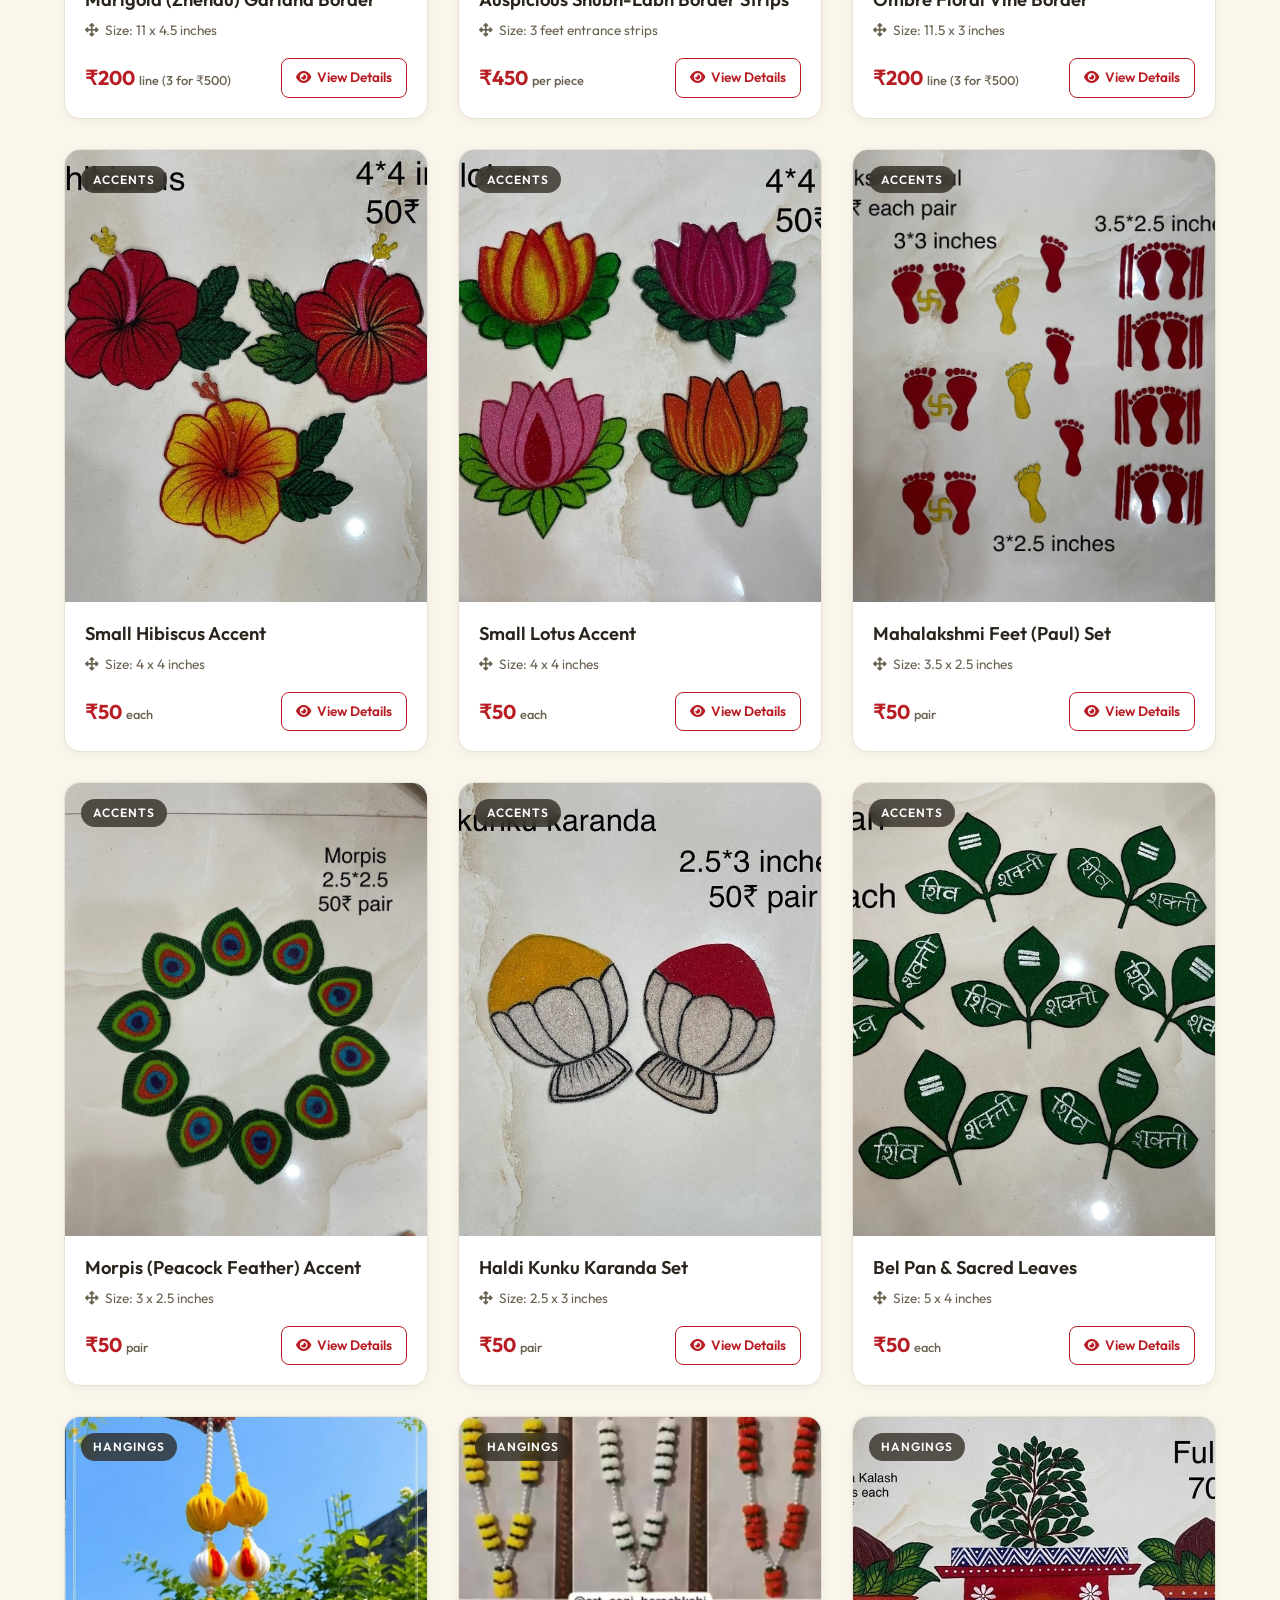
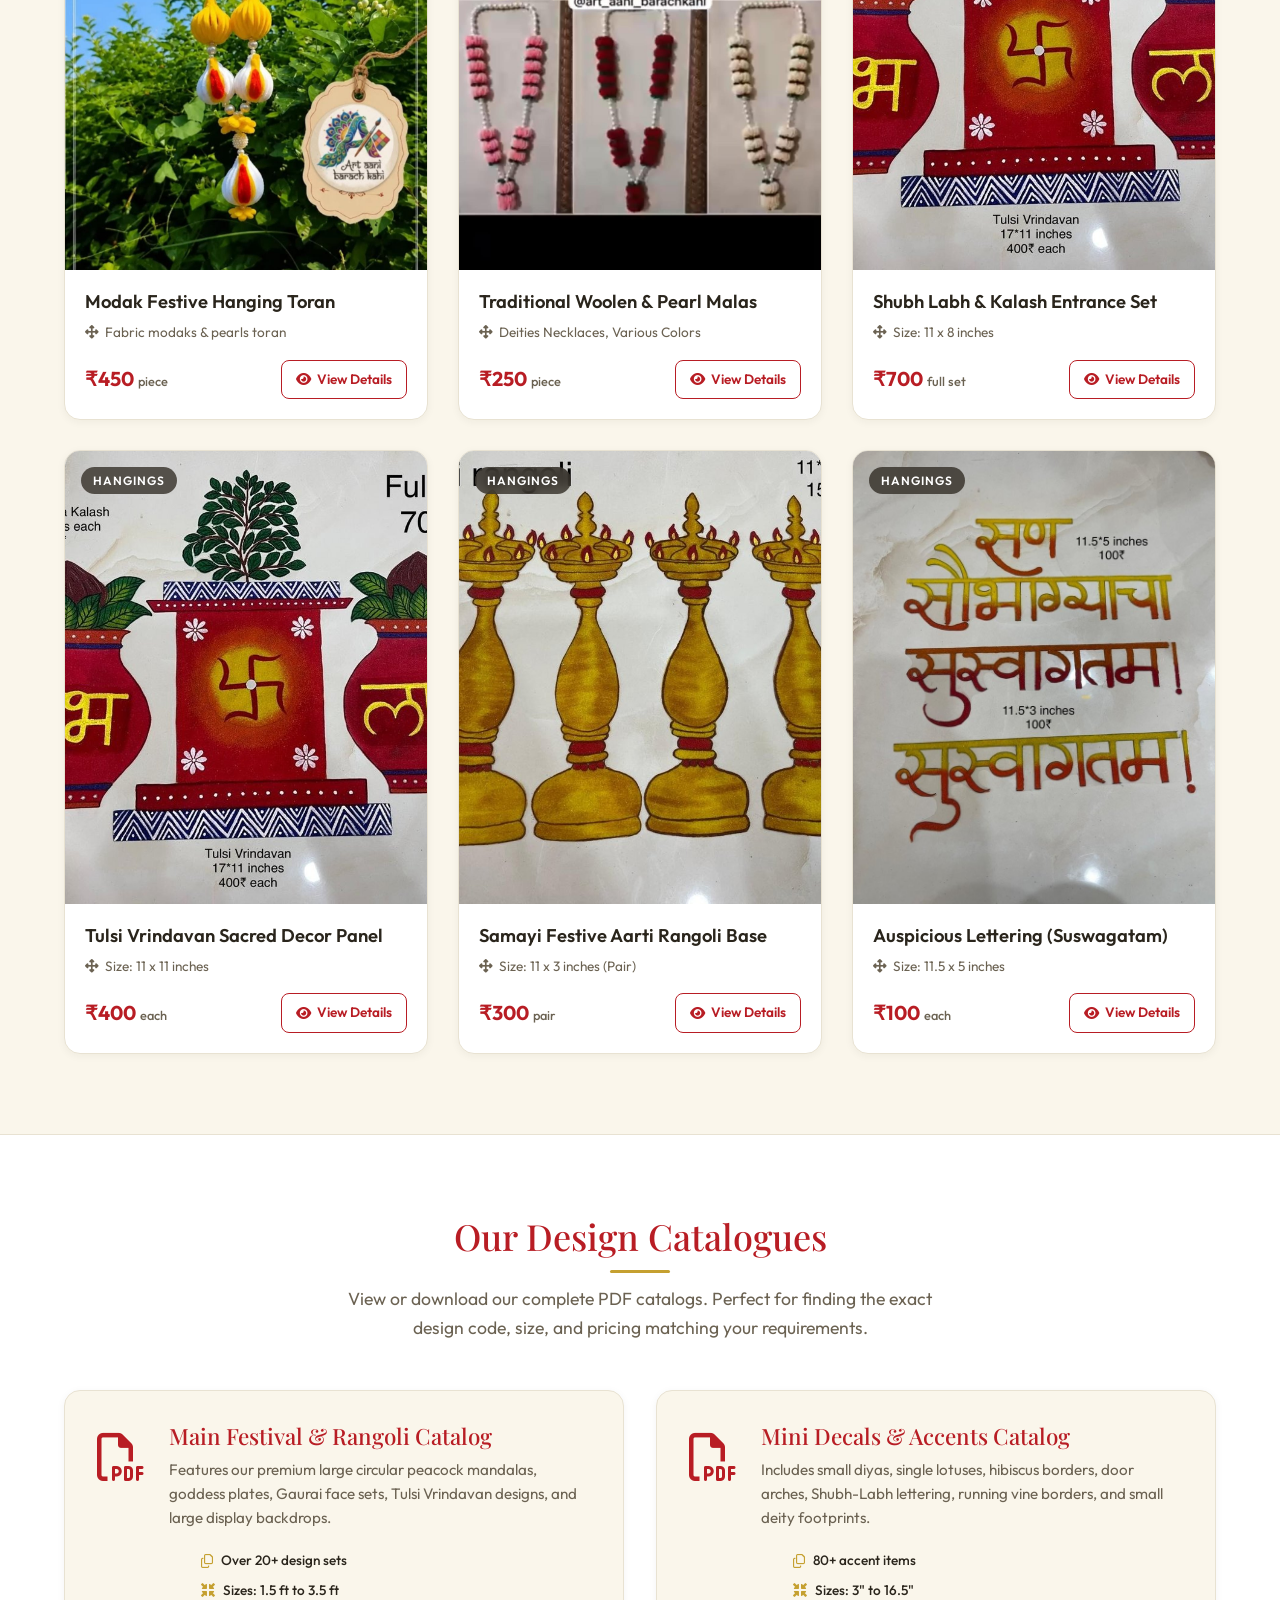
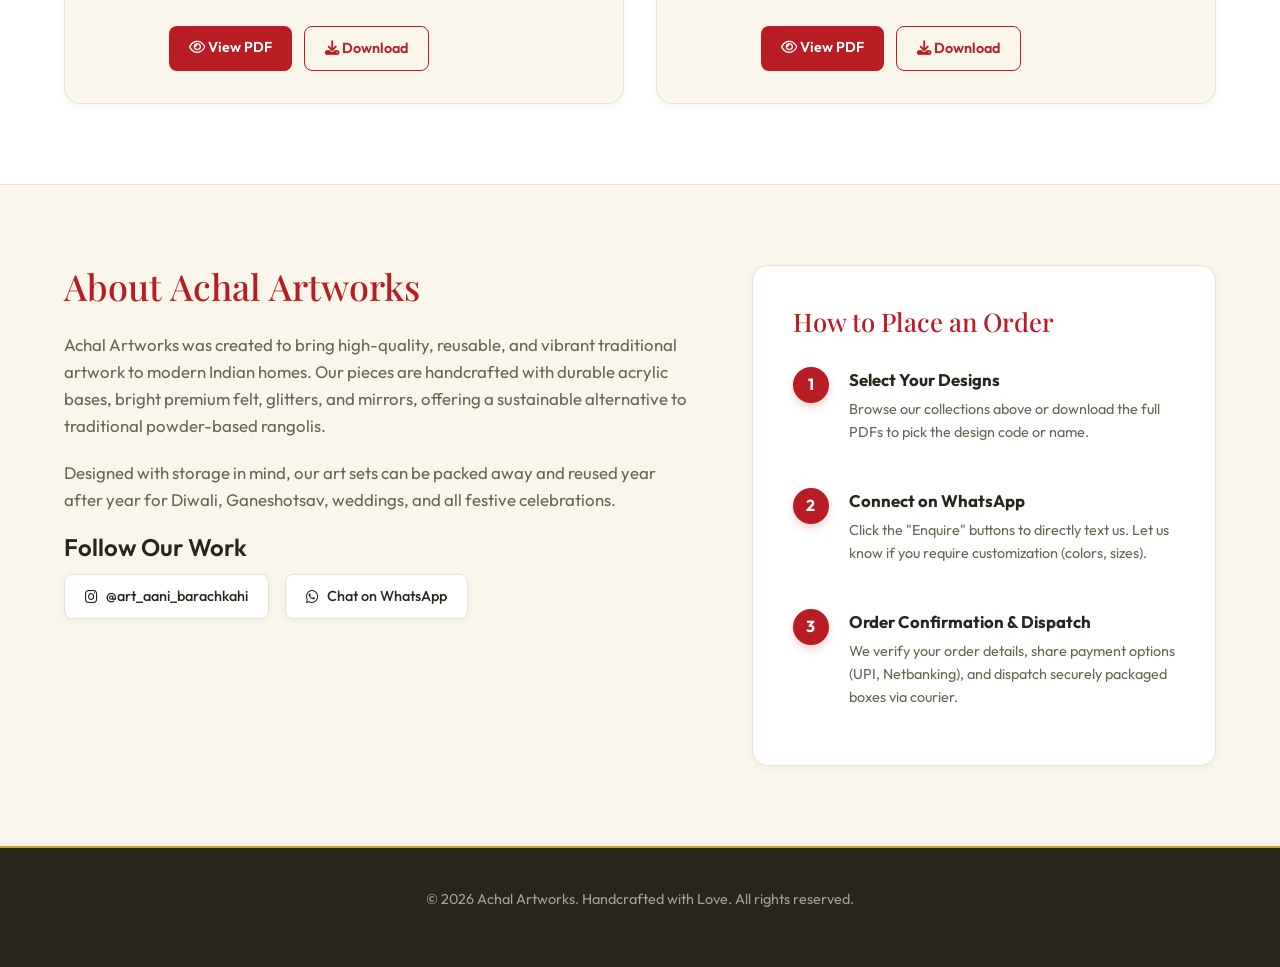
==== commit 363a2469: "Update product catalog across 5 categories with authentic images, dimensions, and prices" ====
--- a/index.html
+++ b/index.html
@@ -146,11 +146,11 @@
             <!-- Collections Gallery Grid -->
             <div class="gallery-grid" id="gallery-grid">
                 
-                <!-- Mandalas & Floor Art -->
+                <!-- Category 1: Mandalas & Floor Art -->
                 <div class="gallery-item" data-category="mandalas">
-                    <div class="art-card" data-id="mayur-peacock" data-name="Mayur Peacock Mirror Mandala" data-price="1700" data-size="3.5 ft diameter" data-image="assets/art4.jpg">
-                        <div class="art-img-container">
-                            <img src="assets/logo.png" alt="Achal Artworks Brand Mandala Logo">
+                    <div class="art-card" data-id="mayur-peacock" data-name="Mayur Peacock Mirror Mandala" data-price="1700" data-size="3.5 ft diameter" data-image="assets/cat_mandala_peacock.jpg">
+                        <div class="art-img-container">
+                            <img src="assets/cat_mandala_peacock.jpg" alt="Mayur Peacock Mirror Mandala">
                             <div class="art-category">Floor Art</div>
                         </div>
                         <div class="art-details">
@@ -167,7 +167,7 @@
                 <div class="gallery-item" data-category="mandalas">
                     <div class="art-card" data-id="circular-floral" data-name="Circular Floral Mandala" data-price="1000" data-size="3 ft diameter" data-image="assets/art7.jpg">
                         <div class="art-img-container">
-                            <img src="assets/art7.jpg" alt="Floral Circular Mandala">
+                            <img src="assets/art7.jpg" alt="Circular Floral Mandala">
                             <div class="art-category">Floor Art</div>
                         </div>
                         <div class="art-details">
@@ -181,7 +181,75 @@
                     </div>
                 </div>
 
-                <!-- Deities & Panels -->
+                <div class="gallery-item" data-category="mandalas">
+                    <div class="art-card" data-id="festive-lotus-mandala" data-name="Grand Festive Lotus Mandala" data-price="1100" data-size="2.5 ft diameter" data-image="assets/cat_mandala_lotus.jpg">
+                        <div class="art-img-container">
+                            <img src="assets/cat_mandala_lotus.jpg" alt="Grand Festive Lotus Mandala">
+                            <div class="art-category">Floor Art</div>
+                        </div>
+                        <div class="art-details">
+                            <h3>Grand Festive Lotus Mandala</h3>
+                            <p class="art-specs"><i class="fas fa-up-down-left-right"></i> Size: 2.5 ft diameter</p>
+                            <div class="art-price-row">
+                                <span class="price">₹1,100 <small>full set</small></span>
+                                <span class="btn-view-details"><i class="fas fa-eye"></i> View Details</span>
+                            </div>
+                        </div>
+                    </div>
+                </div>
+
+                <div class="gallery-item" data-category="mandalas">
+                    <div class="art-card" data-id="paisley-mandala" data-name="Paisley Centerpiece Mandala" data-price="700" data-size="1.5+ ft diameter" data-image="assets/cat_mandala_paisley.jpg">
+                        <div class="art-img-container">
+                            <img src="assets/cat_mandala_paisley.jpg" alt="Paisley Centerpiece Mandala">
+                            <div class="art-category">Floor Art</div>
+                        </div>
+                        <div class="art-details">
+                            <h3>Paisley Centerpiece Mandala</h3>
+                            <p class="art-specs"><i class="fas fa-up-down-left-right"></i> Size: 1.5+ ft diameter</p>
+                            <div class="art-price-row">
+                                <span class="price">₹700 <small>each</small></span>
+                                <span class="btn-view-details"><i class="fas fa-eye"></i> View Details</span>
+                            </div>
+                        </div>
+                    </div>
+                </div>
+
+                <div class="gallery-item" data-category="mandalas">
+                    <div class="art-card" data-id="ganesh-mandala" data-name="Ganesh Auspicious Mandala" data-price="500" data-size="17 x 17 inches" data-image="assets/cat_mandala_ganesh.jpg">
+                        <div class="art-img-container">
+                            <img src="assets/cat_mandala_ganesh.jpg" alt="Ganesh Auspicious Mandala">
+                            <div class="art-category">Floor Art</div>
+                        </div>
+                        <div class="art-details">
+                            <h3>Ganesh Auspicious Mandala</h3>
+                            <p class="art-specs"><i class="fas fa-up-down-left-right"></i> Size: 17 x 17 inches</p>
+                            <div class="art-price-row">
+                                <span class="price">₹500 <small>each</small></span>
+                                <span class="btn-view-details"><i class="fas fa-eye"></i> View Details</span>
+                            </div>
+                        </div>
+                    </div>
+                </div>
+
+                <div class="gallery-item" data-category="mandalas">
+                    <div class="art-card" data-id="royal-diya-mandala" data-name="Royal Diya Floral Mandala" data-price="850" data-size="20 x 20 inches" data-image="assets/cat_mandala_diya.jpg">
+                        <div class="art-img-container">
+                            <img src="assets/cat_mandala_diya.jpg" alt="Royal Diya Floral Mandala">
+                            <div class="art-category">Floor Art</div>
+                        </div>
+                        <div class="art-details">
+                            <h3>Royal Diya Floral Mandala</h3>
+                            <p class="art-specs"><i class="fas fa-up-down-left-right"></i> Size: 20 x 20 inches</p>
+                            <div class="art-price-row">
+                                <span class="price">₹850 <small>full set</small></span>
+                                <span class="btn-view-details"><i class="fas fa-eye"></i> View Details</span>
+                            </div>
+                        </div>
+                    </div>
+                </div>
+
+                <!-- Category 2: Deities & Panels -->
                 <div class="gallery-item" data-category="deities">
                     <div class="art-card" data-id="lakshmi-lotus" data-name="Lakshmi on Lotus (A3 Set)" data-price="1000" data-size="1.5 ft base" data-image="assets/art5.jpg">
                         <div class="art-img-container">
@@ -217,13 +285,13 @@
                 </div>
 
                 <div class="gallery-item" data-category="deities">
-                    <div class="art-card" data-id="gaurai-faces" data-name="Gaurai Faces & Accessories" data-price="1100" data-size="1.5 ft base" data-image="assets/art8.jpg">
+                    <div class="art-card" data-id="gaurai-faces" data-name="Gaurai Faces & Shringar Set" data-price="1100" data-size="1.5 ft base" data-image="assets/art8.jpg">
                         <div class="art-img-container">
                             <img src="assets/art8.jpg" alt="Devi Gaurai Faces Set">
                             <div class="art-category">Deities</div>
                         </div>
                         <div class="art-details">
-                            <h3>Gaurai Faces & Accessories</h3>
+                            <h3>Gaurai Faces & Shringar Set</h3>
                             <p class="art-specs"><i class="fas fa-up-down-left-right"></i> Size: 1.5 ft base</p>
                             <div class="art-price-row">
                                 <span class="price">₹1,100 <small>full set</small></span>
@@ -233,15 +301,100 @@
                     </div>
                 </div>
 
-                <!-- Borders & Vines -->
+                <div class="gallery-item" data-category="deities">
+                    <div class="art-card" data-id="shivling-set" data-name="Handcrafted Shivling Rangoli Set" data-price="350" data-size="Multi-size with Lotus base" data-image="assets/cat_deity_shivling.jpg">
+                        <div class="art-img-container">
+                            <img src="assets/cat_deity_shivling.jpg" alt="Handcrafted Shivling Rangoli Set">
+                            <div class="art-category">Deities</div>
+                        </div>
+                        <div class="art-details">
+                            <h3>Handcrafted Shivling Rangoli Set</h3>
+                            <p class="art-specs"><i class="fas fa-up-down-left-right"></i> Size: Multi-size with Lotus base</p>
+                            <div class="art-price-row">
+                                <span class="price">₹350 <small>set (from ₹75)</small></span>
+                                <span class="btn-view-details"><i class="fas fa-eye"></i> View Details</span>
+                            </div>
+                        </div>
+                    </div>
+                </div>
+
+                <div class="gallery-item" data-category="deities">
+                    <div class="art-card" data-id="radha-krishna-panel" data-name="Radha Krishna Divine Panel" data-price="900" data-size="1.5 ft base" data-image="assets/cat_deity_radhakrishna.jpg">
+                        <div class="art-img-container">
+                            <img src="assets/cat_deity_radhakrishna.jpg" alt="Radha Krishna Divine Panel">
+                            <div class="art-category">Deities</div>
+                        </div>
+                        <div class="art-details">
+                            <h3>Radha Krishna Divine Panel</h3>
+                            <p class="art-specs"><i class="fas fa-up-down-left-right"></i> Size: 1.5 ft base</p>
+                            <div class="art-price-row">
+                                <span class="price">₹900 <small>set</small></span>
+                                <span class="btn-view-details"><i class="fas fa-eye"></i> View Details</span>
+                            </div>
+                        </div>
+                    </div>
+                </div>
+
+                <div class="gallery-item" data-category="deities">
+                    <div class="art-card" data-id="devi-durga-panel" data-name="Devi Durga Festival Rangoli Panel" data-price="500" data-size="11.5 x 17 inches" data-image="assets/cat_deity_devi.jpg">
+                        <div class="art-img-container">
+                            <img src="assets/cat_deity_devi.jpg" alt="Devi Durga Festival Rangoli Panel">
+                            <div class="art-category">Deities</div>
+                        </div>
+                        <div class="art-details">
+                            <h3>Devi Durga Festival Rangoli Panel</h3>
+                            <p class="art-specs"><i class="fas fa-up-down-left-right"></i> Size: 11.5 x 17 inches</p>
+                            <div class="art-price-row">
+                                <span class="price">₹500 <small>each</small></span>
+                                <span class="btn-view-details"><i class="fas fa-eye"></i> View Details</span>
+                            </div>
+                        </div>
+                    </div>
+                </div>
+
+                <!-- Category 3: Borders & Vines -->
                 <div class="gallery-item" data-category="borders">
-                    <div class="art-card" data-id="lotus-border" data-name="Lotus (Kamal) linked border" data-price="100" data-size="11.5 x 2.5 inches" data-image="assets/art4.jpg">
-                        <div class="art-img-container">
-                            <img src="assets/art4.jpg" alt="Kamal Linked Border">
+                    <div class="art-card" data-id="ashtavinayak-border" data-name="Ashtavinayak Ganesha Border" data-price="450" data-size="3 feet (36 inches)" data-image="assets/cat_border_ashtavinayak.jpg">
+                        <div class="art-img-container">
+                            <img src="assets/cat_border_ashtavinayak.jpg" alt="Ashtavinayak Ganesha Border">
                             <div class="art-category">Borders</div>
                         </div>
                         <div class="art-details">
-                            <h3>Lotus (Kamal) linked border</h3>
+                            <h3>Ashtavinayak Ganesha Border</h3>
+                            <p class="art-specs"><i class="fas fa-up-down-left-right"></i> Size: 3 feet (36 inches)</p>
+                            <div class="art-price-row">
+                                <span class="price">₹450 <small>each</small></span>
+                                <span class="btn-view-details"><i class="fas fa-eye"></i> View Details</span>
+                            </div>
+                        </div>
+                    </div>
+                </div>
+
+                <div class="gallery-item" data-category="borders">
+                    <div class="art-card" data-id="hanging-lotus-border" data-name="Hanging Lotus Festive Border" data-price="250" data-size="2 feet each" data-image="assets/cat_border_hanging_lotus.jpg">
+                        <div class="art-img-container">
+                            <img src="assets/cat_border_hanging_lotus.jpg" alt="Hanging Lotus Festive Border">
+                            <div class="art-category">Borders</div>
+                        </div>
+                        <div class="art-details">
+                            <h3>Hanging Lotus Festive Border</h3>
+                            <p class="art-specs"><i class="fas fa-up-down-left-right"></i> Size: 2 feet each</p>
+                            <div class="art-price-row">
+                                <span class="price">₹250 <small>line (4 for ₹800)</small></span>
+                                <span class="btn-view-details"><i class="fas fa-eye"></i> View Details</span>
+                            </div>
+                        </div>
+                    </div>
+                </div>
+
+                <div class="gallery-item" data-category="borders">
+                    <div class="art-card" data-id="lotus-border" data-name="Lotus (Kamal) Linked Border" data-price="100" data-size="11.5 x 2.5 inches" data-image="assets/cat_border_kamal.jpg">
+                        <div class="art-img-container">
+                            <img src="assets/cat_border_kamal.jpg" alt="Lotus Linked Border">
+                            <div class="art-category">Borders</div>
+                        </div>
+                        <div class="art-details">
+                            <h3>Lotus (Kamal) Linked Border</h3>
                             <p class="art-specs"><i class="fas fa-up-down-left-right"></i> Size: 11.5 x 2.5 inches</p>
                             <div class="art-price-row">
                                 <span class="price">₹100 <small>line</small></span>
@@ -252,13 +405,13 @@
                 </div>
 
                 <div class="gallery-item" data-category="borders">
-                    <div class="art-card" data-id="marigold-garland" data-name="Marigold (Zhendu) Garland" data-price="200" data-size="11 x 4.5 inches" data-image="assets/art4.jpg">
-                        <div class="art-img-container">
-                            <img src="assets/art4.jpg" alt="Marigold Garland hanging border">
+                    <div class="art-card" data-id="marigold-garland" data-name="Marigold (Zhendu) Garland Border" data-price="200" data-size="11 x 4.5 inches" data-image="assets/cat_border_marigold.jpg">
+                        <div class="art-img-container">
+                            <img src="assets/cat_border_marigold.jpg" alt="Marigold Garland Border">
                             <div class="art-category">Borders</div>
                         </div>
                         <div class="art-details">
-                            <h3>Marigold (Zhendu) Garland</h3>
+                            <h3>Marigold (Zhendu) Garland Border</h3>
                             <p class="art-specs"><i class="fas fa-up-down-left-right"></i> Size: 11 x 4.5 inches</p>
                             <div class="art-price-row">
                                 <span class="price">₹200 <small>line (3 for ₹500)</small></span>
@@ -268,15 +421,49 @@
                     </div>
                 </div>
 
-                <!-- Mini Accents -->
+                <div class="gallery-item" data-category="borders">
+                    <div class="art-card" data-id="shubhlabh-border-strips" data-name="Auspicious Shubh-Labh Border Strips" data-price="450" data-size="3 feet entrance strips" data-image="assets/cat_border_shubhlabh_strips.jpg">
+                        <div class="art-img-container">
+                            <img src="assets/cat_border_shubhlabh_strips.jpg" alt="Auspicious Shubh-Labh Border Strips">
+                            <div class="art-category">Borders</div>
+                        </div>
+                        <div class="art-details">
+                            <h3>Auspicious Shubh-Labh Border Strips</h3>
+                            <p class="art-specs"><i class="fas fa-up-down-left-right"></i> Size: 3 feet entrance strips</p>
+                            <div class="art-price-row">
+                                <span class="price">₹450 <small>per piece</small></span>
+                                <span class="btn-view-details"><i class="fas fa-eye"></i> View Details</span>
+                            </div>
+                        </div>
+                    </div>
+                </div>
+
+                <div class="gallery-item" data-category="borders">
+                    <div class="art-card" data-id="ombre-flower-border" data-name="Ombre Floral Vine Border" data-price="200" data-size="11.5 x 3 inches" data-image="assets/cat_border_ombre.jpg">
+                        <div class="art-img-container">
+                            <img src="assets/cat_border_ombre.jpg" alt="Ombre Floral Vine Border">
+                            <div class="art-category">Borders</div>
+                        </div>
+                        <div class="art-details">
+                            <h3>Ombre Floral Vine Border</h3>
+                            <p class="art-specs"><i class="fas fa-up-down-left-right"></i> Size: 11.5 x 3 inches</p>
+                            <div class="art-price-row">
+                                <span class="price">₹200 <small>line (3 for ₹500)</small></span>
+                                <span class="btn-view-details"><i class="fas fa-eye"></i> View Details</span>
+                            </div>
+                        </div>
+                    </div>
+                </div>
+
+                <!-- Category 4: Mini Accents -->
                 <div class="gallery-item" data-category="accents">
-                    <div class="art-card" data-id="mini-lotus" data-name="Mini Lotus / Hibiscus Accent" data-price="50" data-size="4 x 4 inches" data-image="assets/logo.png">
-                        <div class="art-img-container">
-                            <img src="assets/art1.jpg" alt="Small Lotus or Hibiscus Accent">
+                    <div class="art-card" data-id="small-hibiscus" data-name="Small Hibiscus Accent" data-price="50" data-size="4 x 4 inches" data-image="assets/cat_accent_hibiscus.jpg">
+                        <div class="art-img-container">
+                            <img src="assets/cat_accent_hibiscus.jpg" alt="Small Hibiscus Accent">
                             <div class="art-category">Accents</div>
                         </div>
                         <div class="art-details">
-                            <h3>Mini Lotus / Hibiscus Accent</h3>
+                            <h3>Small Hibiscus Accent</h3>
                             <p class="art-specs"><i class="fas fa-up-down-left-right"></i> Size: 4 x 4 inches</p>
                             <div class="art-price-row">
                                 <span class="price">₹50 <small>each</small></span>
@@ -287,9 +474,26 @@
                 </div>
 
                 <div class="gallery-item" data-category="accents">
-                    <div class="art-card" data-id="mahalakshmi-feet" data-name="Mahalakshmi Feet (Paul) Set" data-price="50" data-size="3.5 x 2.5 inches" data-image="assets/logo.png">
-                        <div class="art-img-container">
-                            <img src="assets/art1.jpg" alt="Lakshmi Feet / Paul">
+                    <div class="art-card" data-id="small-lotus" data-name="Small Lotus Accent" data-price="50" data-size="4 x 4 inches" data-image="assets/cat_accent_lotus.jpg">
+                        <div class="art-img-container">
+                            <img src="assets/cat_accent_lotus.jpg" alt="Small Lotus Accent">
+                            <div class="art-category">Accents</div>
+                        </div>
+                        <div class="art-details">
+                            <h3>Small Lotus Accent</h3>
+                            <p class="art-specs"><i class="fas fa-up-down-left-right"></i> Size: 4 x 4 inches</p>
+                            <div class="art-price-row">
+                                <span class="price">₹50 <small>each</small></span>
+                                <span class="btn-view-details"><i class="fas fa-eye"></i> View Details</span>
+                            </div>
+                        </div>
+                    </div>
+                </div>
+
+                <div class="gallery-item" data-category="accents">
+                    <div class="art-card" data-id="mahalakshmi-feet" data-name="Mahalakshmi Feet (Paul) Set" data-price="50" data-size="3.5 x 2.5 inches" data-image="assets/cat_accent_paul.jpg">
+                        <div class="art-img-container">
+                            <img src="assets/cat_accent_paul.jpg" alt="Mahalakshmi Feet / Paul">
                             <div class="art-category">Accents</div>
                         </div>
                         <div class="art-details">
@@ -303,18 +507,69 @@
                     </div>
                 </div>
 
-                <!-- Garlands & Hangings -->
+                <div class="gallery-item" data-category="accents">
+                    <div class="art-card" data-id="morpis-feather" data-name="Morpis (Peacock Feather) Accent" data-price="50" data-size="3 x 2.5 inches" data-image="assets/cat_accent_morpis.jpg">
+                        <div class="art-img-container">
+                            <img src="assets/cat_accent_morpis.jpg" alt="Morpis Peacock Feather Accent">
+                            <div class="art-category">Accents</div>
+                        </div>
+                        <div class="art-details">
+                            <h3>Morpis (Peacock Feather) Accent</h3>
+                            <p class="art-specs"><i class="fas fa-up-down-left-right"></i> Size: 3 x 2.5 inches</p>
+                            <div class="art-price-row">
+                                <span class="price">₹50 <small>pair</small></span>
+                                <span class="btn-view-details"><i class="fas fa-eye"></i> View Details</span>
+                            </div>
+                        </div>
+                    </div>
+                </div>
+
+                <div class="gallery-item" data-category="accents">
+                    <div class="art-card" data-id="haldi-kunku-karanda" data-name="Haldi Kunku Karanda Set" data-price="50" data-size="2.5 x 3 inches" data-image="assets/cat_accent_karanda.jpg">
+                        <div class="art-img-container">
+                            <img src="assets/cat_accent_karanda.jpg" alt="Haldi Kunku Karanda Set">
+                            <div class="art-category">Accents</div>
+                        </div>
+                        <div class="art-details">
+                            <h3>Haldi Kunku Karanda Set</h3>
+                            <p class="art-specs"><i class="fas fa-up-down-left-right"></i> Size: 2.5 x 3 inches</p>
+                            <div class="art-price-row">
+                                <span class="price">₹50 <small>pair</small></span>
+                                <span class="btn-view-details"><i class="fas fa-eye"></i> View Details</span>
+                            </div>
+                        </div>
+                    </div>
+                </div>
+
+                <div class="gallery-item" data-category="accents">
+                    <div class="art-card" data-id="bel-pan-accent" data-name="Bel Pan & Sacred Leaves" data-price="50" data-size="5 x 4 inches" data-image="assets/cat_accent_belpan.jpg">
+                        <div class="art-img-container">
+                            <img src="assets/cat_accent_belpan.jpg" alt="Bel Pan Sacred Leaves">
+                            <div class="art-category">Accents</div>
+                        </div>
+                        <div class="art-details">
+                            <h3>Bel Pan & Sacred Leaves</h3>
+                            <p class="art-specs"><i class="fas fa-up-down-left-right"></i> Size: 5 x 4 inches</p>
+                            <div class="art-price-row">
+                                <span class="price">₹50 <small>each</small></span>
+                                <span class="btn-view-details"><i class="fas fa-eye"></i> View Details</span>
+                            </div>
+                        </div>
+                    </div>
+                </div>
+
+                <!-- Category 5: Garlands & Hangings -->
                 <div class="gallery-item" data-category="hangings">
-                    <div class="art-card" data-id="modak-hanging" data-name="Modak Festive Hanging Toran" data-price="0" data-size="Fabric modaks & pearls" data-image="assets/art2.jpg">
-                        <div class="art-img-container">
-                            <img src="assets/art2.jpg" alt="Modak Hanging Garland">
+                    <div class="art-card" data-id="modak-hanging" data-name="Modak Festive Hanging Toran" data-price="450" data-size="Fabric modaks & pearls toran" data-image="assets/art2.jpg">
+                        <div class="art-img-container">
+                            <img src="assets/art2.jpg" alt="Modak Festive Hanging Toran">
                             <div class="art-category">Hangings</div>
                         </div>
                         <div class="art-details">
                             <h3>Modak Festive Hanging Toran</h3>
-                            <p class="art-specs"><i class="fas fa-up-down-left-right"></i> Fabric modaks & pearls</p>
-                            <div class="art-price-row">
-                                <span class="price">Custom <small>pricing</small></span>
+                            <p class="art-specs"><i class="fas fa-up-down-left-right"></i> Fabric modaks & pearls toran</p>
+                            <div class="art-price-row">
+                                <span class="price">₹450 <small>piece</small></span>
                                 <span class="btn-view-details"><i class="fas fa-eye"></i> View Details</span>
                             </div>
                         </div>
@@ -322,16 +577,84 @@
                 </div>
 
                 <div class="gallery-item" data-category="hangings">
-                    <div class="art-card" data-id="woolen-malas" data-name="Traditional Woolen & Pearl Malas" data-price="0" data-size="Deities Necklaces, Various Colors" data-image="assets/art3.jpg">
-                        <div class="art-img-container">
-                            <img src="assets/art3.jpg" alt="Colorful Woolen Malas">
+                    <div class="art-card" data-id="woolen-malas" data-name="Traditional Woolen & Pearl Malas" data-price="250" data-size="Deities Necklaces, Various Colors" data-image="assets/art3.jpg">
+                        <div class="art-img-container">
+                            <img src="assets/art3.jpg" alt="Traditional Woolen & Pearl Malas">
                             <div class="art-category">Hangings</div>
                         </div>
                         <div class="art-details">
                             <h3>Traditional Woolen & Pearl Malas</h3>
                             <p class="art-specs"><i class="fas fa-up-down-left-right"></i> Deities Necklaces, Various Colors</p>
                             <div class="art-price-row">
-                                <span class="price">Custom <small>pricing</small></span>
+                                <span class="price">₹250 <small>piece</small></span>
+                                <span class="btn-view-details"><i class="fas fa-eye"></i> View Details</span>
+                            </div>
+                        </div>
+                    </div>
+                </div>
+
+                <div class="gallery-item" data-category="hangings">
+                    <div class="art-card" data-id="shubh-labh-kalash-set" data-name="Shubh Labh & Kalash Entrance Set" data-price="700" data-size="11 x 8 inches" data-image="assets/cat_hanging_shubhlabh.jpg">
+                        <div class="art-img-container">
+                            <img src="assets/cat_hanging_shubhlabh.jpg" alt="Shubh Labh & Kalash Entrance Set">
+                            <div class="art-category">Hangings</div>
+                        </div>
+                        <div class="art-details">
+                            <h3>Shubh Labh & Kalash Entrance Set</h3>
+                            <p class="art-specs"><i class="fas fa-up-down-left-right"></i> Size: 11 x 8 inches</p>
+                            <div class="art-price-row">
+                                <span class="price">₹700 <small>full set</small></span>
+                                <span class="btn-view-details"><i class="fas fa-eye"></i> View Details</span>
+                            </div>
+                        </div>
+                    </div>
+                </div>
+
+                <div class="gallery-item" data-category="hangings">
+                    <div class="art-card" data-id="tulsi-vrindavan-panel" data-name="Tulsi Vrindavan Sacred Decor Panel" data-price="400" data-size="11 x 11 inches" data-image="assets/cat_hanging_tulsivrindavan.jpg">
+                        <div class="art-img-container">
+                            <img src="assets/cat_hanging_tulsivrindavan.jpg" alt="Tulsi Vrindavan Sacred Decor Panel">
+                            <div class="art-category">Hangings</div>
+                        </div>
+                        <div class="art-details">
+                            <h3>Tulsi Vrindavan Sacred Decor Panel</h3>
+                            <p class="art-specs"><i class="fas fa-up-down-left-right"></i> Size: 11 x 11 inches</p>
+                            <div class="art-price-row">
+                                <span class="price">₹400 <small>each</small></span>
+                                <span class="btn-view-details"><i class="fas fa-eye"></i> View Details</span>
+                            </div>
+                        </div>
+                    </div>
+                </div>
+
+                <div class="gallery-item" data-category="hangings">
+                    <div class="art-card" data-id="samayi-rangoli-base" data-name="Samayi Festive Aarti Rangoli Base" data-price="300" data-size="11 x 3 inches pair" data-image="assets/cat_hanging_samayi.jpg">
+                        <div class="art-img-container">
+                            <img src="assets/cat_hanging_samayi.jpg" alt="Samayi Festive Aarti Rangoli Base">
+                            <div class="art-category">Hangings</div>
+                        </div>
+                        <div class="art-details">
+                            <h3>Samayi Festive Aarti Rangoli Base</h3>
+                            <p class="art-specs"><i class="fas fa-up-down-left-right"></i> Size: 11 x 3 inches (Pair)</p>
+                            <div class="art-price-row">
+                                <span class="price">₹300 <small>pair</small></span>
+                                <span class="btn-view-details"><i class="fas fa-eye"></i> View Details</span>
+                            </div>
+                        </div>
+                    </div>
+                </div>
+
+                <div class="gallery-item" data-category="hangings">
+                    <div class="art-card" data-id="festive-lettering-set" data-name="Auspicious Lettering (Suswagatam & San Saubhagyacha)" data-price="100" data-size="11.5 x 5 inches" data-image="assets/cat_hanging_suswagatam.jpg">
+                        <div class="art-img-container">
+                            <img src="assets/cat_hanging_suswagatam.jpg" alt="Auspicious Lettering Suswagatam">
+                            <div class="art-category">Hangings</div>
+                        </div>
+                        <div class="art-details">
+                            <h3>Auspicious Lettering (Suswagatam)</h3>
+                            <p class="art-specs"><i class="fas fa-up-down-left-right"></i> Size: 11.5 x 5 inches</p>
+                            <div class="art-price-row">
+                                <span class="price">₹100 <small>each</small></span>
                                 <span class="btn-view-details"><i class="fas fa-eye"></i> View Details</span>
                             </div>
                         </div>
--- a/style.css
+++ b/style.css
@@ -1402,6 +1402,14 @@
     gap: 6px;
     justify-content: center;
     line-height: 1.4;
+}
+
+.bg-gradient-subtle {
+    background: linear-gradient(135deg, rgba(250, 246, 235, 0.95) 0%, rgba(243, 241, 236, 0.95) 100%);
+}
+
+.tracking-wide {
+    letter-spacing: 1px;
 }
 
 /* Empty Cart View */
